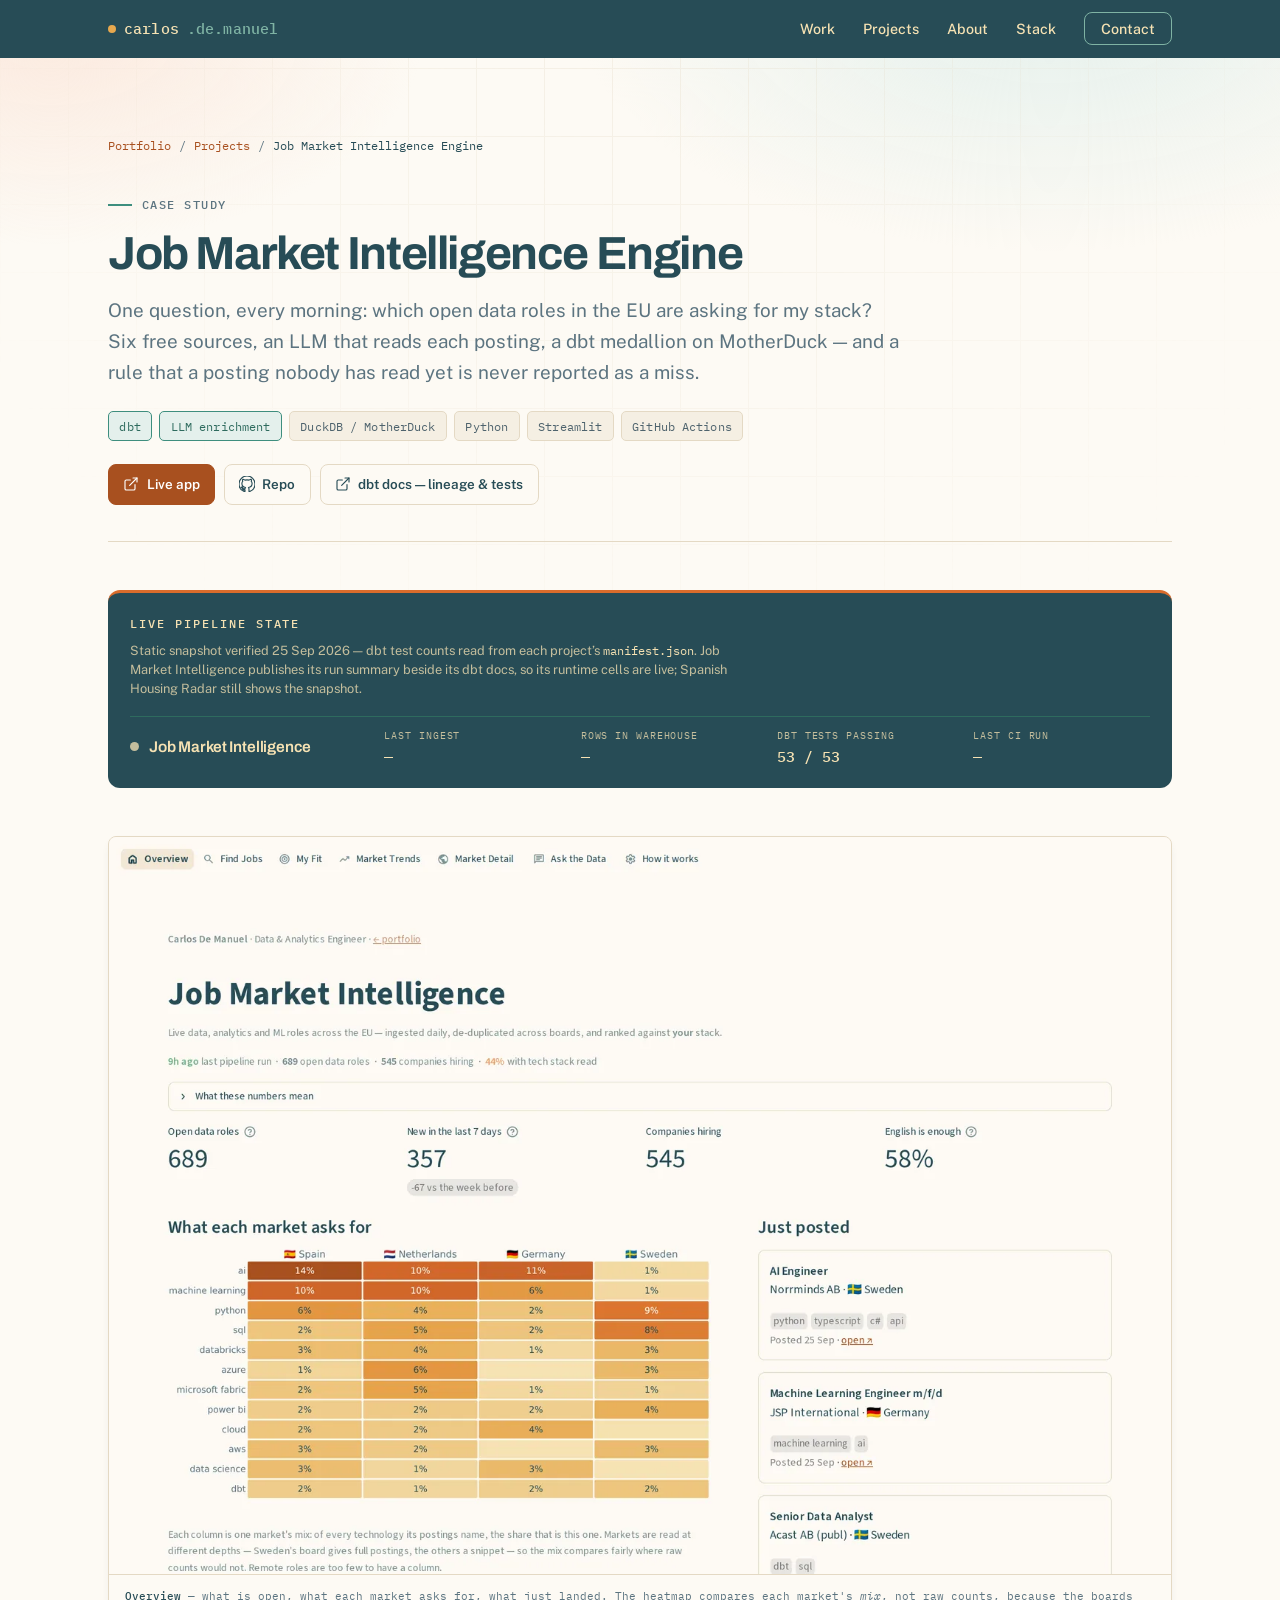
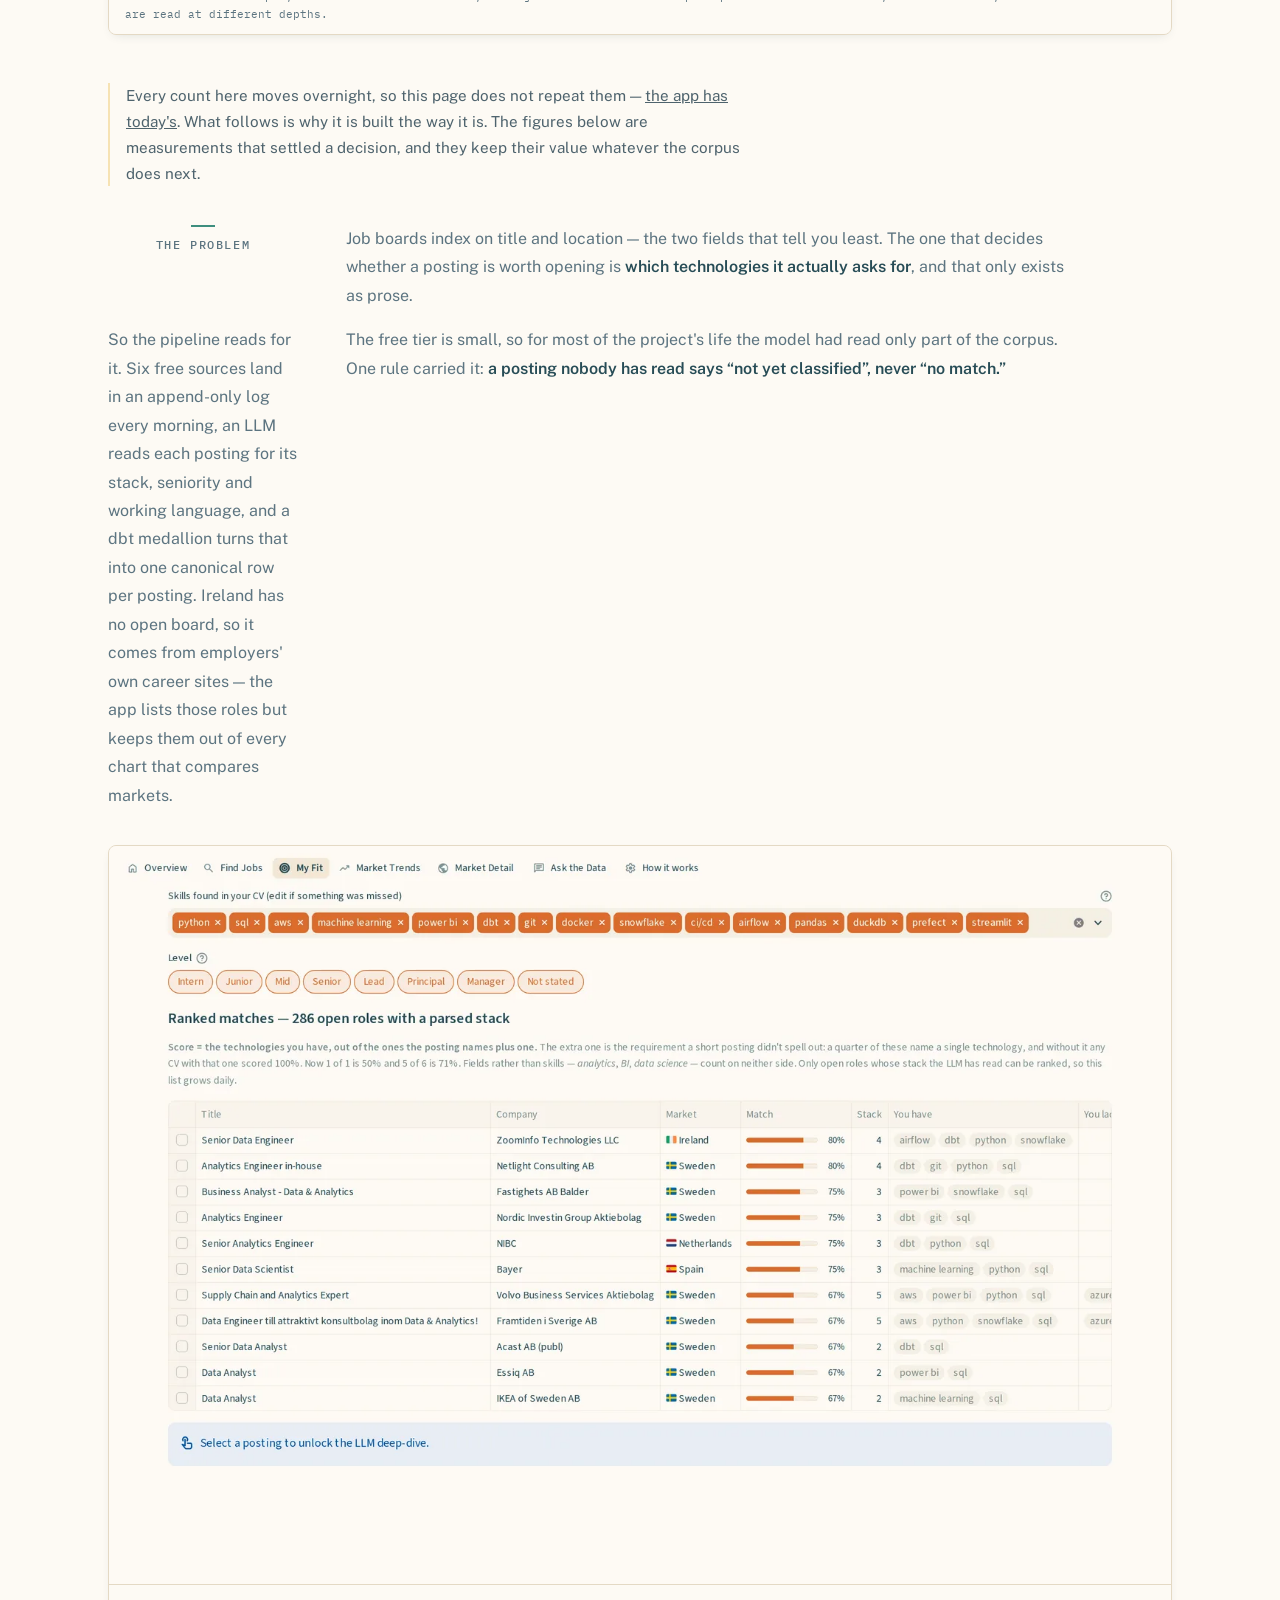
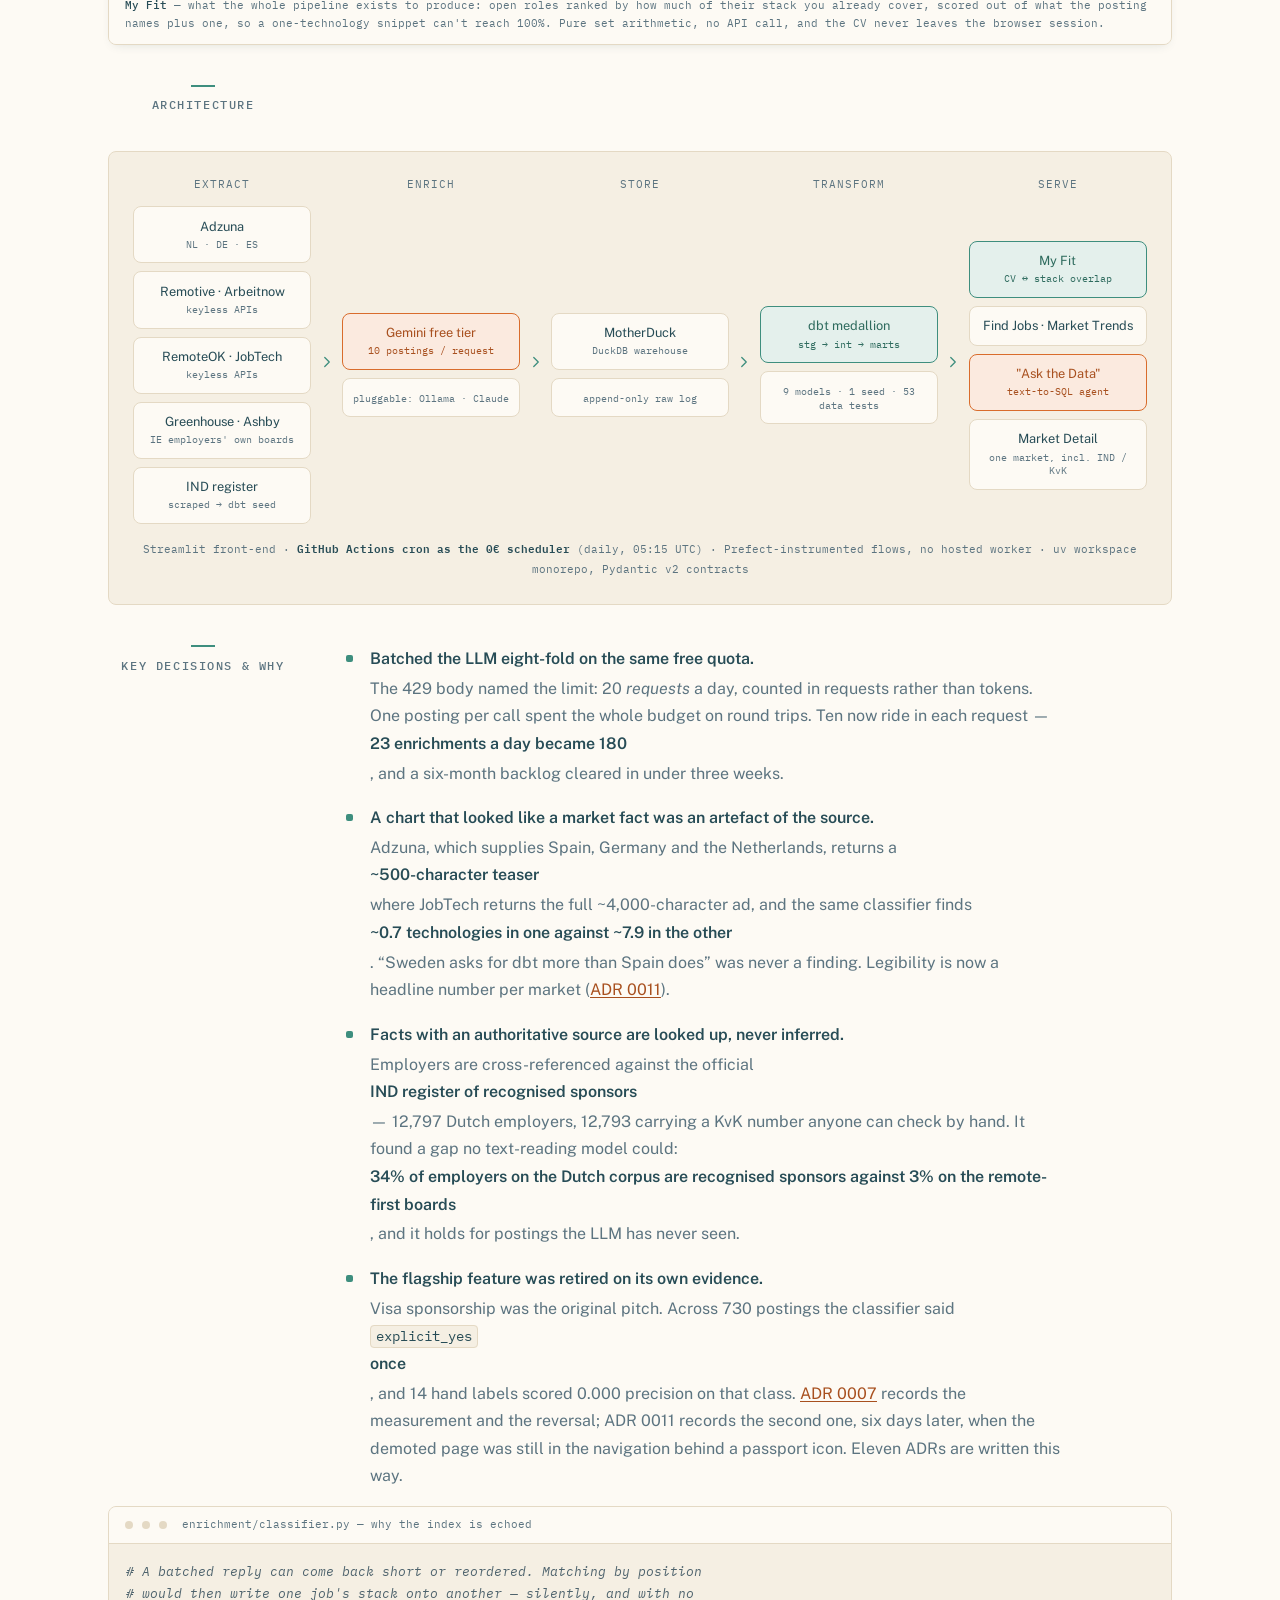
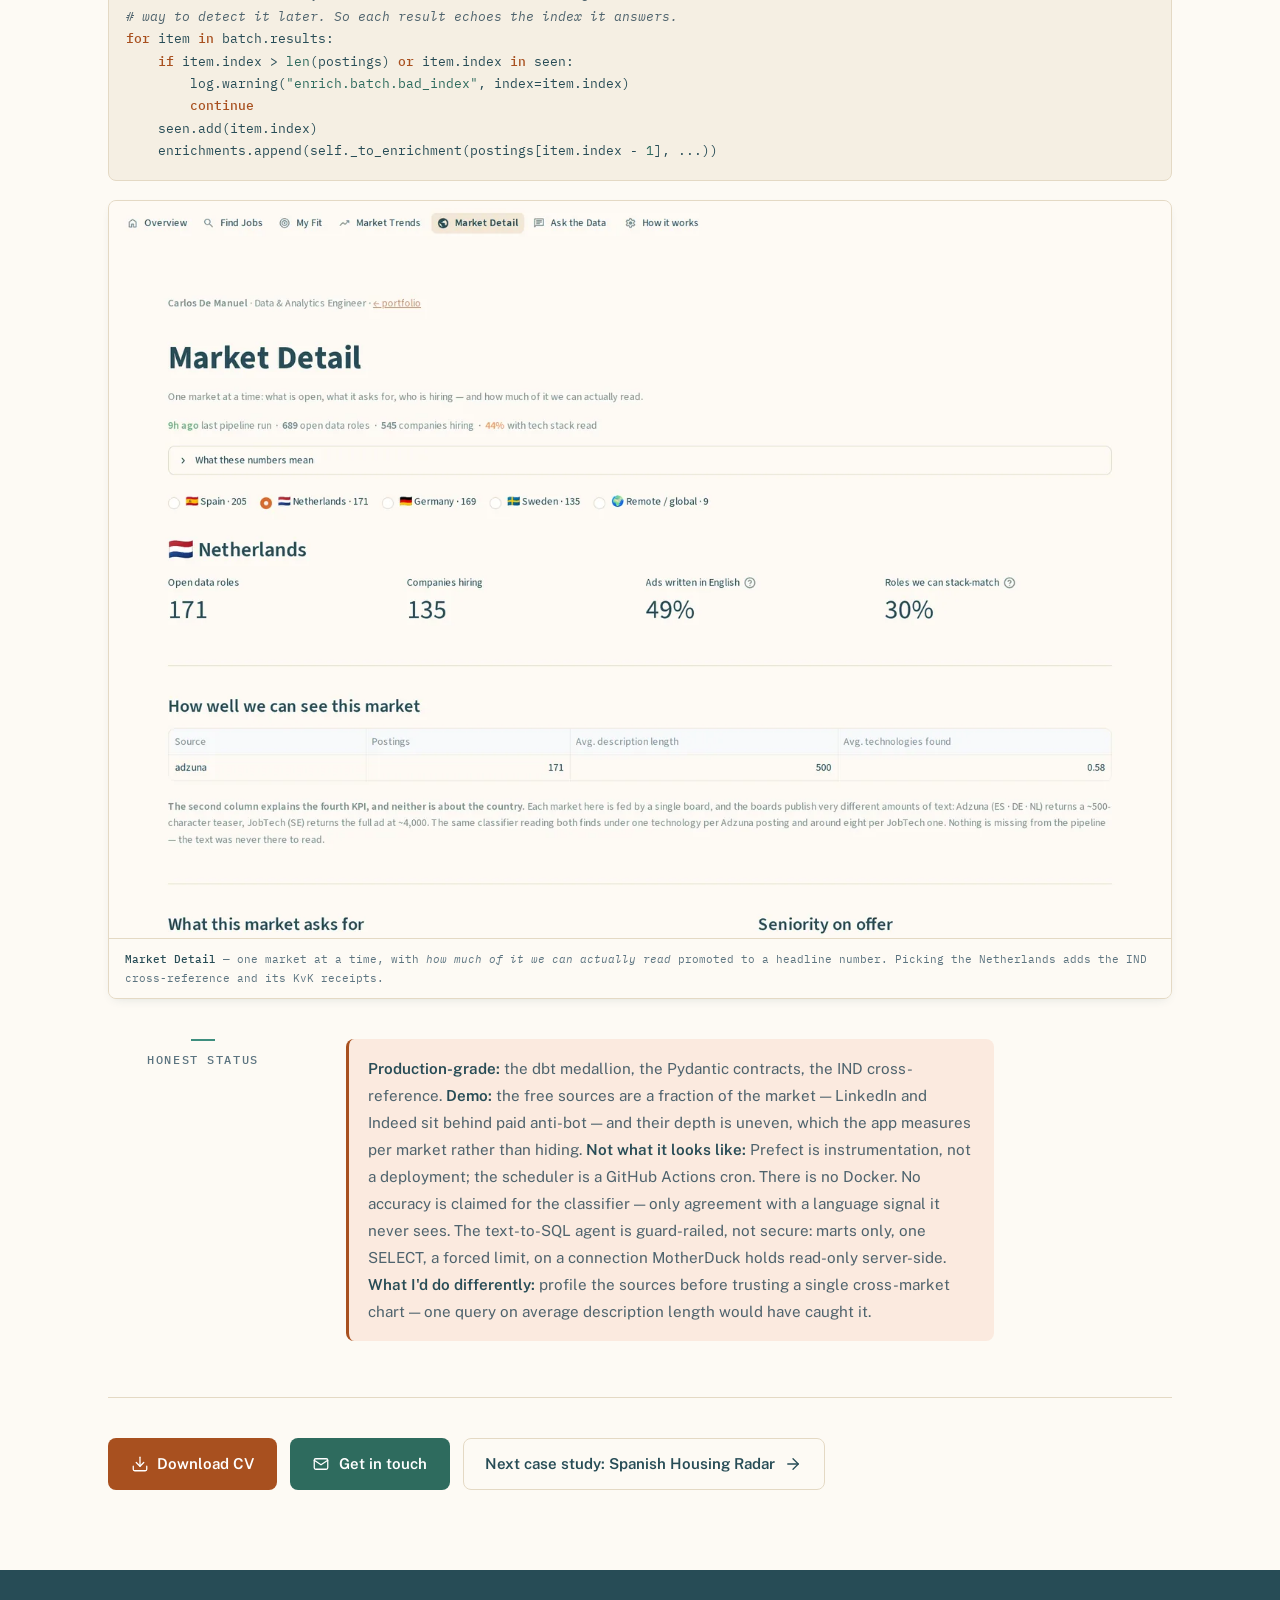
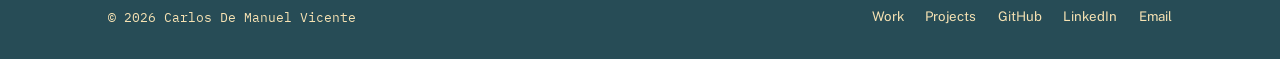
==== projects/job-market-intelligence/index.html @ 750369b0 "docs(case-studies): cut what the app already shows, keep what decided something The case studies had" ====
<!DOCTYPE html>
<html lang="en" class="no-js">
<head>
    <meta charset="UTF-8">
    <meta name="viewport" content="width=device-width, initial-scale=1.0">
    <title>Job Market Intelligence Engine — which EU data roles ask for my stack · Carlos De Manuel</title>
    <meta name="description" content="Case study: a 0€ EU data-jobs platform. Six free job sources, an LLM reading each posting for its stack, a dbt medallion on MotherDuck, and a Streamlit app that ranks live roles against a CV — and never reports a posting it hasn't read as a miss.">
    <meta name="author" content="Carlos De Manuel Vicente">
    <link rel="canonical" href="https://carlosdmv7.github.io/personal-portfolio/projects/job-market-intelligence/">

    <!-- Open Graph / social preview -->
    <meta property="og:type" content="article">
    <meta property="og:title" content="Which EU data roles ask for my stack? — Job Market Intelligence Engine">
    <meta property="og:description" content="Six free job sources, an LLM reading each posting, a dbt medallion on MotherDuck and a Streamlit app that ranks live roles against a CV. Rebuilds itself daily at 0€.">
    <meta property="og:url" content="https://carlosdmv7.github.io/personal-portfolio/projects/job-market-intelligence/">
    <meta property="og:image" content="https://carlosdmv7.github.io/personal-portfolio/images/og-job-market-intelligence.png">
    <meta property="og:image:width" content="1200">
    <meta property="og:image:height" content="630">
    <meta property="og:image:alt" content="Case study card: “Which EU data roles ask for my stack?” — 5 countries, 9 dbt models, 53 data tests, €0 per month.">
    <meta name="twitter:card" content="summary_large_image">
    <meta name="twitter:title" content="Which EU data roles ask for my stack? — Job Market Intelligence Engine">
    <meta name="twitter:description" content="A 0€ EU data-jobs pipeline that ranks live postings against your stack — and never presents a posting it hasn't read as a negative result.">
    <meta name="twitter:image" content="https://carlosdmv7.github.io/personal-portfolio/images/og-job-market-intelligence.png">

    <link rel="icon" type="image/svg+xml" href="../../images/favicon.svg">
    <link rel="icon" type="image/png" sizes="32x32" href="../../images/favicon-32.png">
    <link rel="icon" type="image/png" sizes="192x192" href="../../images/favicon-192.png">
    <link rel="apple-touch-icon" href="../../images/apple-touch-icon.png">
    <meta name="theme-color" content="#274C56">
    <link rel="stylesheet" href="../../styles.css">
    <link rel="preconnect" href="https://fonts.googleapis.com">
    <link rel="preconnect" href="https://fonts.gstatic.com" crossorigin>
    <link href="https://fonts.googleapis.com/css2?family=Archivo:wght@400..700&family=Public+Sans:wght@400;500;600&family=IBM+Plex+Mono:wght@400;500&display=swap" rel="stylesheet">
</head>
<body>
    <a class="skip-link" href="#main">Skip to content</a>
    <div class="bg-grid" aria-hidden="true"></div>

    <nav class="navbar">
        <div class="container">
            <a href="../../" class="logo">
                <span class="logo-dot"></span>carlos<span class="muted">.de.manuel</span>
            </a>
            <ul class="nav-links">
                <li><a href="../../#work">Work</a></li>
                <li><a href="../../#projects">Projects</a></li>
                <li><a href="../../#about">About</a></li>
                <li><a href="../../#stack">Stack</a></li>
                <li><a href="../../#contact" class="nav-cta">Contact</a></li>
            </ul>
        </div>
    </nav>

    <main id="main">
        <article class="case-page">
            <div class="container">
                <nav class="breadcrumb" aria-label="Breadcrumb">
                    <a href="../../">Portfolio</a>
                    <span aria-hidden="true">/</span>
                    <a href="../../#projects">Projects</a>
                    <span aria-hidden="true">/</span>
                    <span aria-current="page">Job Market Intelligence Engine</span>
                </nav>

                <header class="case-hero">
                    <span class="eyebrow">Case study</span>
                    <h1>Job Market Intelligence Engine</h1>
                    <p class="case-lede">One question, every morning: which open data roles in the EU are asking for my stack? Six free sources, an LLM that reads each posting, a dbt medallion on MotherDuck — and a rule that a posting nobody has read yet is never reported as a miss.</p>
                    <div class="tags">
                        <span class="tag accent">dbt</span>
                        <span class="tag accent">LLM enrichment</span>
                        <span class="tag">DuckDB / MotherDuck</span>
                        <span class="tag">Python</span>
                        <span class="tag">Streamlit</span>
                        <span class="tag">GitHub Actions</span>
                    </div>
                    <div class="project-links">
                        <a class="plink solid" href="https://job-market-intelligence-carlosdmv7.streamlit.app/" target="_blank" rel="noopener">
                            <svg aria-hidden="true" focusable="false" class="icon" viewBox="0 0 24 24"><path d="M18 13v6a2 2 0 0 1-2 2H5a2 2 0 0 1-2-2V8a2 2 0 0 1 2-2h6"/><polyline points="15 3 21 3 21 9"/><line x1="10" y1="14" x2="21" y2="3"/></svg>
                            Live app
                            <span class="visually-hidden">(opens in a new tab)</span>
                        </a>
                        <a class="plink" href="https://github.com/carlosdmv7/job-market-intelligence" target="_blank" rel="noopener">
                            <svg aria-hidden="true" focusable="false" class="icon" viewBox="0 0 24 24" fill="currentColor" stroke="none"><path d="M12 0C5.37 0 0 5.37 0 12c0 5.3 3.44 9.8 8.21 11.39.6.11.79-.26.79-.58v-2.23c-3.34.73-4.03-1.42-4.03-1.42-.55-1.39-1.33-1.76-1.33-1.76-1.09-.74.08-.73.08-.73 1.2.09 1.84 1.24 1.84 1.24 1.07 1.83 2.81 1.3 3.49 1 .11-.78.42-1.31.76-1.61-2.67-.3-5.47-1.33-5.47-5.93 0-1.31.47-2.38 1.24-3.22-.13-.3-.54-1.52.11-3.18 0 0 1.01-.32 3.3 1.23a11.5 11.5 0 0 1 6.01 0c2.29-1.55 3.3-1.23 3.3-1.23.65 1.66.24 2.88.12 3.18.77.84 1.23 1.91 1.23 3.22 0 4.61-2.8 5.63-5.48 5.92.43.37.81 1.1.81 2.22v3.29c0 .32.19.69.8.58C20.57 21.8 24 17.3 24 12c0-6.63-5.37-12-12-12z"/></svg>
                            Repo
                            <span class="visually-hidden">(opens in a new tab)</span>
                        </a>
                        <a class="plink" href="https://carlosdmv7.github.io/job-market-intelligence/" target="_blank" rel="noopener">
                            <svg aria-hidden="true" focusable="false" class="icon" viewBox="0 0 24 24"><path d="M18 13v6a2 2 0 0 1-2 2H5a2 2 0 0 1-2-2V8a2 2 0 0 1 2-2h6"/><polyline points="15 3 21 3 21 9"/><line x1="10" y1="14" x2="21" y2="3"/></svg>
                            dbt docs — lineage &amp; tests
                            <span class="visually-hidden">(opens in a new tab)</span>
                        </a>
                    </div>
                </header>

                <!-- Freshness strip: live pipeline state, static fallback, never a
                     spinner. Contract: ../../docs/freshness-contract.md -->
                <section class="freshness freshness-inline" aria-labelledby="freshness-title">
                    <div class="freshness-head">
                        <h2 id="freshness-title">Live pipeline state</h2>
                        <p data-freshness-source>Static snapshot verified 25 Sep 2026 — dbt test counts read from each project’s <code>manifest.json</code>. Job Market Intelligence publishes its run summary beside its dbt docs, so its runtime cells are live; Spanish Housing Radar still shows the snapshot.</p>
                    </div>
                    <div class="freshness-rows">
                    <div class="fresh-row" data-state="unknown"
                         data-freshness-project="job-market-intelligence"
                         data-freshness-url="https://carlosdmv7.github.io/job-market-intelligence/status.json">
                        <a class="fresh-name" href="../../projects/job-market-intelligence/">
                            <span class="fresh-dot" aria-hidden="true"></span>Job Market Intelligence
                        </a>
                        <dl class="fresh-cells">
                            <div class="fresh-cell">
                                <dt>last ingest</dt>
                                <dd data-fresh="last_ingest">—</dd>
                            </div>
                            <div class="fresh-cell">
                                <dt>rows in warehouse</dt>
                                <dd data-fresh="rows">—</dd>
                            </div>
                            <div class="fresh-cell">
                                <dt>dbt tests passing</dt>
                                <dd data-fresh="dbt_tests">53 / 53</dd>
                            </div>
                            <div class="fresh-cell">
                                <dt>last CI run</dt>
                                <dd data-fresh="last_ci">—</dd>
                            </div>
                        </dl>
                    </div>
                    </div>
                </section>

                <figure class="shot shot-lead">
                    <img src="../../images/jmi/home.webp" alt="The app's Overview page: headline counts of open roles and new arrivals, a heatmap of the stack mix each market asks for, the newest postings as cards, and a chart of new roles day by day." width="1440" height="1000" fetchpriority="high" decoding="async">
                    <figcaption><strong>Overview</strong> — what is open, what each market asks for, what just landed. The heatmap compares each market's <em>mix</em>, not raw counts, because the boards are read at different depths.</figcaption>
                </figure>

                <div class="case-body">
                    <p class="case-note">Every count here moves overnight, so this page does not repeat them — <a href="https://job-market-intelligence-carlosdmv7.streamlit.app/" target="_blank" rel="noopener">the app has today's<span class="visually-hidden"> (opens in a new tab)</span></a>. What follows is why it is built the way it is. The figures below are measurements that settled a decision, and they keep their value whatever the corpus does next.</p>

                    <div class="case-block">
                        <h2 class="block-label">The problem</h2>
                        <p>Job boards index on title and location — the two fields that tell you least. The one that decides whether a posting is worth opening is <strong>which technologies it actually asks for</strong>, and that only exists as prose.</p>
                        <p>So the pipeline reads for it. Six free sources land in an append-only log every morning, an LLM reads each posting for its stack, seniority and working language, and a dbt medallion turns that into one canonical row per posting. Ireland has no open board, so it comes from employers' own career sites — the app lists those roles but keeps them out of every chart that compares markets.</p>
                        <p>The free tier is small, so for most of the project's life the model had read only part of the corpus. One rule carried it: <strong>a posting nobody has read says “not yet classified”, never “no match.”</strong></p>
                        <figure class="shot">
                            <img src="../../images/jmi/my-fit.webp" alt="The My Fit page: skills detected from a pasted CV shown as removable chips, a level filter, then open roles ranked by how much of each one's stack the CV covers, with the matched technologies listed per row." width="1440" height="1000" loading="lazy" decoding="async">
                            <figcaption><strong>My Fit</strong> — what the whole pipeline exists to produce: open roles ranked by how much of their stack you already cover, scored out of what the posting names plus one, so a one-technology snippet can't reach 100%. Pure set arithmetic, no API call, and the CV never leaves the browser session.</figcaption>
                        </figure>
                    </div>

                    <div class="case-block">
                        <h2 class="block-label">Architecture</h2>
                        <div class="arch">
                            <div class="arch-flow">
                                <div class="arch-stage">
                                    <span class="arch-stage-label">Extract</span>
                                    <div class="arch-nodes">
                                        <div class="arch-node">Adzuna <small>NL · DE · ES</small></div>
                                        <div class="arch-node">Remotive · Arbeitnow <small>keyless APIs</small></div>
                                        <div class="arch-node">RemoteOK · JobTech <small>keyless APIs</small></div>
                                        <div class="arch-node">Greenhouse · Ashby <small>IE employers' own boards</small></div>
                                        <div class="arch-node">IND register <small>scraped → dbt seed</small></div>
                                    </div>
                                </div>
                                <div class="arch-arrow"><svg aria-hidden="true" focusable="false" class="icon" viewBox="0 0 24 24"><polyline points="9 18 15 12 9 6"/></svg></div>
                                <div class="arch-stage">
                                    <span class="arch-stage-label">Enrich</span>
                                    <div class="arch-nodes">
                                        <div class="arch-node ai">Gemini free tier <small>10 postings / request</small></div>
                                        <div class="arch-node"><small>pluggable: Ollama · Claude</small></div>
                                    </div>
                                </div>
                                <div class="arch-arrow"><svg aria-hidden="true" focusable="false" class="icon" viewBox="0 0 24 24"><polyline points="9 18 15 12 9 6"/></svg></div>
                                <div class="arch-stage">
                                    <span class="arch-stage-label">Store</span>
                                    <div class="arch-nodes">
                                        <div class="arch-node">MotherDuck <small>DuckDB warehouse</small></div>
                                        <div class="arch-node"><small>append-only raw log</small></div>
                                    </div>
                                </div>
                                <div class="arch-arrow"><svg aria-hidden="true" focusable="false" class="icon" viewBox="0 0 24 24"><polyline points="9 18 15 12 9 6"/></svg></div>
                                <div class="arch-stage">
                                    <span class="arch-stage-label">Transform</span>
                                    <div class="arch-nodes">
                                        <div class="arch-node key">dbt medallion <small>stg → int → marts</small></div>
                                        <div class="arch-node"><small>9 models · 1 seed · 53 data tests</small></div>
                                    </div>
                                </div>
                                <div class="arch-arrow"><svg aria-hidden="true" focusable="false" class="icon" viewBox="0 0 24 24"><polyline points="9 18 15 12 9 6"/></svg></div>
                                <div class="arch-stage">
                                    <span class="arch-stage-label">Serve</span>
                                    <div class="arch-nodes">
                                        <div class="arch-node key">My Fit <small>CV ↔ stack overlap</small></div>
                                        <div class="arch-node">Find Jobs · Market Trends</div>
                                        <div class="arch-node ai">"Ask the Data" <small>text-to-SQL agent</small></div>
                                        <div class="arch-node">Market Detail <small>one market, incl. IND / KvK</small></div>
                                    </div>
                                </div>
                            </div>
                            <p class="arch-note">Streamlit front-end · <strong>GitHub Actions cron as the 0€ scheduler</strong> (daily, 05:15 UTC) · Prefect-instrumented flows, no hosted worker · uv workspace monorepo, Pydantic v2 contracts</p>
                        </div>
                    </div>

                    <div class="case-block">
                        <h2 class="block-label">Key decisions &amp; why</h2>
                        <ul class="decision-list">
                            <li><strong>Batched the LLM eight-fold on the same free quota.</strong> The 429 body named the limit: 20 <em>requests</em> a day, counted in requests rather than tokens. One posting per call spent the whole budget on round trips. Ten now ride in each request — <strong>23 enrichments a day became 180</strong>, and a six-month backlog cleared in under three weeks.</li>
                            <li><strong>A chart that looked like a market fact was an artefact of the source.</strong> Adzuna, which supplies Spain, Germany and the Netherlands, returns a <strong>~500-character teaser</strong> where JobTech returns the full ~4,000-character ad, and the same classifier finds <strong>~0.7 technologies in one against ~7.9 in the other</strong>. “Sweden asks for dbt more than Spain does” was never a finding. Legibility is now a headline number per market (<a href="https://github.com/carlosdmv7/job-market-intelligence/blob/main/docs/adr/0011-market-detail-absorbs-the-visa-page.md" target="_blank" rel="noopener">ADR 0011</a>).</li>
                            <li><strong>Facts with an authoritative source are looked up, never inferred.</strong> Employers are cross-referenced against the official <strong>IND register of recognised sponsors</strong> — 12,797 Dutch employers, 12,793 carrying a KvK number anyone can check by hand. It found a gap no text-reading model could: <strong>34% of employers on the Dutch corpus are recognised sponsors against 3% on the remote-first boards</strong>, and it holds for postings the LLM has never seen.</li>
                            <li><strong>The flagship feature was retired on its own evidence.</strong> Visa sponsorship was the original pitch. Across 730 postings the classifier said <code>explicit_yes</code> <strong>once</strong>, and 14 hand labels scored 0.000 precision on that class. <a href="https://github.com/carlosdmv7/job-market-intelligence/blob/main/docs/adr/0007-fit-first-and-batched-enrichment.md" target="_blank" rel="noopener">ADR 0007</a> records the measurement and the reversal; ADR 0011 records the second one, six days later, when the demoted page was still in the navigation behind a passport icon. Eleven ADRs are written this way.</li>
                        </ul>
                        <div class="code">
                            <div class="code-head"><span class="dot"></span><span class="dot"></span><span class="dot"></span>&nbsp;enrichment/classifier.py — why the index is echoed</div>
                            <pre><code><span class="c"># A batched reply can come back short or reordered. Matching by position</span>
<span class="c"># would then write one job's stack onto another — silently, and with no</span>
<span class="c"># way to detect it later. So each result echoes the index it answers.</span>
<span class="k">for</span> item <span class="k">in</span> batch.results:
    <span class="k">if</span> item.index &gt; <span class="f">len</span>(postings) <span class="k">or</span> item.index <span class="k">in</span> seen:
        log.warning(<span class="f">"enrich.batch.bad_index"</span>, index=item.index)
        <span class="k">continue</span>
    seen.add(item.index)
    enrichments.append(self._to_enrichment(postings[item.index - <span class="f">1</span>], ...))</code></pre>
                        </div>
                        <figure class="shot">
                            <img src="../../images/jmi/market-detail.webp" alt="The Market Detail page on the Netherlands: four KPI tiles for open roles, companies, share of ads in English and share of roles with a parsed stack, above a table breaking down each source's description length and the technologies found per ad." width="1440" height="1000" loading="lazy" decoding="async">
                            <figcaption><strong>Market Detail</strong> — one market at a time, with <em>how much of it we can actually read</em> promoted to a headline number. Picking the Netherlands adds the IND cross-reference and its KvK receipts.</figcaption>
                        </figure>
                    </div>

                    <div class="case-block">
                        <h2 class="block-label">Honest status</h2>
                        <p class="honest-note"><strong>Production-grade:</strong> the dbt medallion, the Pydantic contracts, the IND cross-reference. <strong>Demo:</strong> the free sources are a fraction of the market — LinkedIn and Indeed sit behind paid anti-bot — and their depth is uneven, which the app measures per market rather than hiding. <strong>Not what it looks like:</strong> Prefect is instrumentation, not a deployment; the scheduler is a GitHub Actions cron. There is no Docker. No accuracy is claimed for the classifier — only agreement with a language signal it never sees. The text-to-SQL agent is guard-railed, not secure: marts only, one SELECT, a forced limit, on a connection MotherDuck holds read-only server-side. <strong>What I'd do differently:</strong> profile the sources before trusting a single cross-market chart — one query on average description length would have caught it.</p>
                    </div>
                </div>

                <div class="case-foot">
                    <a class="btn btn-primary" href="../../cv/carlos-de-manuel-analytics-engineer.pdf" download>
                        <svg aria-hidden="true" focusable="false" class="icon" viewBox="0 0 24 24"><path d="M21 15v4a2 2 0 0 1-2 2H5a2 2 0 0 1-2-2v-4"/><polyline points="7 10 12 15 17 10"/><line x1="12" y1="15" x2="12" y2="3"/></svg>
                        Download CV
                        <span class="visually-hidden">(PDF)</span>
                    </a>
                    <a class="btn btn-secondary" href="mailto:carlosdmv7@gmail.com">
                        <svg aria-hidden="true" focusable="false" class="icon" viewBox="0 0 24 24"><rect x="3" y="5" width="18" height="14" rx="2"/><polyline points="3 7 12 13 21 7"/></svg>
                        Get in touch
                    </a>
                    <a class="btn btn-ghost" href="../spanish-housing-radar/">
                        Next case study: Spanish Housing Radar
                        <svg aria-hidden="true" focusable="false" class="icon" viewBox="0 0 24 24"><line x1="5" y1="12" x2="19" y2="12"/><polyline points="12 5 19 12 12 19"/></svg>
                    </a>
                </div>
            </div>
        </article>
    </main>

    <footer class="footer">
        <div class="container">
            <p>© 2026 Carlos De Manuel Vicente</p>
            <div class="footer-links">
                <a href="../../#work">Work</a>
                <a href="../../#projects">Projects</a>
                <a href="https://github.com/carlosdmv7" target="_blank" rel="noopener">GitHub</a>
                <a href="https://www.linkedin.com/in/carlos-de-manuel/" target="_blank" rel="noopener">LinkedIn</a>
                <a href="mailto:carlosdmv7@gmail.com">Email</a>
            </div>
        </div>
    </footer>

    <script src="../../site.js" defer></script>
    <script src="../../freshness.js" defer></script>
</body>
</html>
---- styles.css ----
/* ============================================================
   Carlos De Manuel — Analytics Engineer portfolio

   Design system: warm paper, petrol ink. Archivo / Public Sans / IBM Plex Mono.

   COLOUR RULES (hard, verified — run `python3 tools/contrast-check.py`)
     · Every colour is a token in :root. No hardcoded hex below this block.
     · --petrol-900 is the ink AND the only dark surface: the header and footer
       bands, with --sand-100 text. Never put --teal-500 on it (2.4:1).
     · --amber-500 and --sand-100 are never text on a light background.
       Fills, badges and charts only.
     · --rust-500 is graphical only (icons, rules, dots) — 3.4:1 on --surface.
       For rust *text* or a rust *fill with a white label*, use --rust-700.
     · Rust is an accent, not a field: one or two elements per viewport. The
       teal and the petrol carry the identity.
     · The freshness strip is the one loud element on the page. Everything
       else stays quiet on purpose.
   ============================================================ */

/* ---------- Tokens ---------- */
:root {
    /* Brand */
    --sand-100:   #F6E2B3;
    --amber-500:  #E7A84E;
    --rust-500:   #D96C2C;
    --teal-500:   #3E8E7E;
    --petrol-900: #274C56;

    /* Derived — required, do not substitute */
    --surface:    #FDFAF4;  /* page background */
    --surface-2:  #F5EFE3;  /* cards, sidebar, wells */
    --border:     #E4D9C4;  /* hairlines */
    --ink:        #274C56;  /* body text */
    --ink-muted:  #5C7480;  /* secondary text — on --surface only (4.6:1) */
    --rust-700:   #A8501F;  /* links, primary button fill (white label) */
    --teal-700:   #2E6B5E;  /* success, secondary button fill (white label) */
    --rust-050:   #FBEADF;  /* tint background */
    --teal-050:   #E4F0EC;  /* tint background */

    /* Added tokens. --ink-muted is 4.3:1 on --surface-2 and 4.2:1 on the
       tints, which fails AA for small text, so tinted surfaces get a darker
       muted ink. The two light-on-petrol tokens are for the freshness strip's
       state dots, where --rust-500 (2.7:1) and --teal-500 (2.4:1) are too dark. */
    --ink-muted-2: #4E636D;  /* secondary text on --surface-2 / tints / sand */
    --teal-200:    #7FB3A4;  /* graphical, on --petrol-900 only (3.9:1) */
    --rust-300:    #DF844E;  /* graphical, on --petrol-900 only (3.4:1) */
    --sand-400:    #C4BE9D;  /* muted label text on --petrol-900 (5.0:1) */
    --white:       #FFFFFF;  /* button labels on --rust-700 / --teal-700 */

    /* Fonts — two families plus the mono, all with font-display: swap */
    --font-display: 'Archivo', -apple-system, BlinkMacSystemFont, 'Segoe UI', sans-serif;
    --font-body:    'Public Sans', -apple-system, BlinkMacSystemFont, 'Segoe UI', Roboto, sans-serif;
    --font-mono:    'IBM Plex Mono', ui-monospace, 'SF Mono', 'Cascadia Code', monospace;

    /* Rhythm */
    --radius:    12px;
    --radius-sm: 8px;
    --maxw:      1120px;
    --shadow:    0 14px 34px -18px rgba(39, 76, 86, 0.28);
    --shadow-sm: 0 4px 12px -6px rgba(39, 76, 86, 0.2);

    /* Focus ring — --rust-700, 2px, 2px offset */
    --focus: var(--rust-700);

    /* Mask stop only — never painted as a colour */
    --mask-opaque: #000000;
}

* { margin: 0; padding: 0; box-sizing: border-box; }

html { scroll-behavior: smooth; }

body {
    font-family: var(--font-body);
    background: var(--surface);
    color: var(--ink);
    line-height: 1.65;
    -webkit-font-smoothing: antialiased;
    text-rendering: optimizeLegibility;
    overflow-x: hidden;
}

img, svg { display: block; max-width: 100%; }

::selection { background: var(--sand-100); color: var(--ink); }

a { color: inherit; }

/* Visible keyboard focus everywhere, never for mouse clicks */
:focus-visible {
    outline: 2px solid var(--focus);
    outline-offset: 2px;
    border-radius: 3px;
}

/* Screen-reader-only text (e.g. "opens in a new tab") */
.visually-hidden {
    position: absolute;
    width: 1px; height: 1px;
    margin: -1px; padding: 0;
    overflow: hidden;
    clip: rect(0 0 0 0);
    clip-path: inset(50%);
    white-space: nowrap;
    border: 0;
}

.skip-link {
    position: absolute;
    left: 50%;
    top: 0;
    transform: translate(-50%, -120%);
    z-index: 4000;
    padding: 0.7rem 1.2rem;
    background: var(--rust-700);
    color: var(--white);
    font-family: var(--font-mono);
    font-size: 0.82rem;
    text-decoration: none;
    border-radius: 0 0 var(--radius-sm) var(--radius-sm);
    transition: transform 0.18s;
}
.skip-link:focus { transform: translate(-50%, 0); }

/* ---------- Ambient background ---------- */
/* A faint paper grid. Quiet by design — the freshness strip is the loud one. */
.bg-grid {
    position: fixed;
    inset: 0;
    z-index: 0;
    pointer-events: none;
    background:
        radial-gradient(60% 45% at 82% 0%, var(--teal-050), transparent 62%),
        radial-gradient(50% 40% at 4% 4%, var(--rust-050), transparent 58%);
}
.bg-grid::before {
    content: '';
    position: absolute;
    inset: 0;
    background-image:
        linear-gradient(to right, var(--border) 1px, transparent 1px),
        linear-gradient(to bottom, var(--border) 1px, transparent 1px);
    background-size: 68px 68px;
    opacity: 0.35;
    mask-image: radial-gradient(circle at 50% 0%, var(--mask-opaque) 0%, transparent 68%);
    -webkit-mask-image: radial-gradient(circle at 50% 0%, var(--mask-opaque) 0%, transparent 68%);
}

/* ---------- Layout primitives ---------- */
.container {
    max-width: var(--maxw);
    margin: 0 auto;
    padding: 0 1.75rem;
    position: relative;
    z-index: 1;
}

section {
    padding: 6rem 0;
    position: relative;
}
section + section { border-top: 1px solid var(--border); }

.section-head {
    max-width: 720px;
    margin-bottom: 3.25rem;
}

/* Section labels carry real information (a count, a date range, a location) —
   they are not a 01..08 sequence, because the sections are not a sequence. */
.eyebrow {
    font-family: var(--font-mono);
    font-size: 0.74rem;
    font-weight: 500;
    letter-spacing: 0.13em;
    text-transform: uppercase;
    color: var(--ink-muted);
    display: inline-flex;
    align-items: center;
    gap: 0.6rem;
    margin-bottom: 0.9rem;
}
.eyebrow::before {
    content: '';
    width: 24px;
    height: 2px;
    background: var(--teal-500);
    flex-shrink: 0;
}

.section-title {
    font-family: var(--font-display);
    font-size: clamp(1.85rem, 4vw, 2.6rem);
    font-weight: 700;
    letter-spacing: -0.025em;
    line-height: 1.1;
    color: var(--ink);
}
.section-sub {
    margin-top: 1rem;
    color: var(--ink-muted);
    font-size: 1.02rem;
    line-height: 1.7;
}

/* ---------- Icons ---------- */
.icon {
    width: 20px;
    height: 20px;
    stroke: currentColor;
    fill: none;
    stroke-width: 1.7;
    stroke-linecap: round;
    stroke-linejoin: round;
    flex-shrink: 0;
}
.icon-lg { width: 24px; height: 24px; }

/* ---------- Navigation (petrol band, sand text — 7.3:1) ---------- */
.navbar {
    position: fixed;
    top: 0;
    width: 100%;
    z-index: 1000;
    padding: 1rem 0;
    background: var(--petrol-900);
    color: var(--sand-100);
    transition: padding 0.3s, box-shadow 0.3s;
}
.navbar.scrolled { padding: 0.7rem 0; box-shadow: var(--shadow); }
.navbar .container { display: flex; align-items: center; justify-content: space-between; gap: 1rem; }
.navbar :focus-visible { outline-color: var(--sand-100); }

.logo {
    font-family: var(--font-mono);
    font-size: 0.92rem;
    font-weight: 500;
    letter-spacing: 0.01em;
    text-decoration: none;
    color: var(--sand-100);
    display: inline-flex;
    align-items: center;
    gap: 0.5rem;
    white-space: nowrap;
}
.logo-dot {
    width: 8px; height: 8px; border-radius: 50%;
    background: var(--amber-500);   /* fill, not text — allowed */
    flex-shrink: 0;
}
.logo .muted { color: var(--teal-200); }

.nav-links { display: flex; align-items: center; gap: 1.75rem; list-style: none; }
.nav-links a {
    text-decoration: none;
    color: var(--sand-100);
    font-size: 0.89rem;
    font-weight: 500;
    transition: color 0.2s, border-color 0.2s;
    border-bottom: 1px solid transparent;
}
.nav-links a:hover { border-bottom-color: var(--amber-500); }
.nav-cta {
    padding: 0.45rem 1rem;
    border: 1px solid var(--teal-200) !important;
    border-radius: var(--radius-sm);
    transition: background 0.2s, border-color 0.2s;
}
.nav-cta:hover { background: var(--teal-700); border-color: var(--teal-700) !important; }

/* ---------- Buttons ---------- */
.btn {
    display: inline-flex;
    align-items: center;
    gap: 0.55rem;
    padding: 0.78rem 1.35rem;
    border-radius: var(--radius-sm);
    font-family: var(--font-body);
    font-weight: 600;
    font-size: 0.94rem;
    text-decoration: none;
    cursor: pointer;
    border: 1px solid transparent;
    transition: transform 0.2s, background 0.2s, border-color 0.2s, color 0.2s;
}
.btn:hover { transform: translateY(-2px); }
.btn-primary { background: var(--rust-700); color: var(--white); }       /* 5.5:1 */
.btn-primary:hover { background: var(--petrol-900); }
.btn-secondary { background: var(--teal-700); color: var(--white); }     /* 6.2:1 */
.btn-secondary:hover { background: var(--petrol-900); }
.btn-ghost { background: var(--surface); color: var(--ink); border-color: var(--border); }
.btn-ghost:hover { border-color: var(--teal-500); background: var(--teal-050); }
.btn .icon { width: 18px; height: 18px; }

/* ---------- Hero ---------- */
.hero {
    min-height: 100vh;
    display: flex;
    align-items: center;
    padding: 8rem 0 4rem;
}
.hero-inner { max-width: 820px; }

.status-badge {
    margin-bottom: 1.8rem;
    display: inline-flex;
    align-items: center;
    gap: 0.55rem;
    padding: 0.4rem 0.9rem;
    border: 1px solid var(--teal-500);
    border-radius: 50px;
    background: var(--teal-050);
    font-family: var(--font-mono);
    font-size: 0.7rem;
    letter-spacing: 0.06em;
    text-transform: uppercase;
    color: var(--teal-700);
}
.status-dot {
    width: 7px; height: 7px; border-radius: 50%;
    background: var(--teal-700);
    position: relative;
    flex-shrink: 0;
}
.status-dot::after {
    content: '';
    position: absolute; inset: 0;
    border-radius: 50%;
    background: var(--teal-500);
    animation: ping 2.4s ease-out infinite;
}
@keyframes ping { 0% { transform: scale(1); opacity: 0.6; } 100% { transform: scale(3); opacity: 0; } }

.hero-title {
    font-family: var(--font-display);
    font-size: clamp(2.4rem, 6.6vw, 4.3rem);
    font-weight: 700;
    line-height: 1.03;
    letter-spacing: -0.035em;
    margin-bottom: 1.4rem;
    color: var(--ink);
}
.hero-title .accent { color: var(--teal-700); }
.hero-role {
    display: block;
    font-family: var(--font-mono);
    font-size: clamp(0.92rem, 2.2vw, 1.1rem);
    font-weight: 400;
    letter-spacing: 0.02em;
    color: var(--ink-muted);
    margin-top: 0.9rem;
}
.hero-desc {
    font-size: clamp(1rem, 2vw, 1.15rem);
    color: var(--ink-muted);
    max-width: 66ch;
    line-height: 1.72;
    margin-bottom: 2.2rem;
}
.hero-desc strong { color: var(--ink); font-weight: 600; }
.hero-buttons { display: flex; flex-wrap: wrap; gap: 0.75rem; }

/* ---------- Freshness strip ----------
   The signature element, and deliberately the only loud thing on the page:
   a petrol band showing real pipeline state per project. Same dark token as
   the header and footer, so the site still has exactly one dark colour.
   Renders its static fallback immediately — never a spinner, never an error.
   Contract: docs/freshness-contract.md */
.freshness {
    background: var(--petrol-900);
    color: var(--sand-100);
    padding: 1.5rem 0;
    border-top: 3px solid var(--rust-500);   /* graphical rust, the one accent */
    position: relative;
    z-index: 1;
}
section + .freshness,
.freshness + section { border-top-width: 3px; }

/* Nested variant for the case study pages, which are already inside .container */
.freshness-inline {
    border-radius: var(--radius);
    padding: 1.35rem 1.4rem;
    margin-bottom: 3rem;
}

.freshness-head { margin-bottom: 1.1rem; }
.freshness-head h2 {
    font-family: var(--font-mono);
    font-size: 0.76rem;
    font-weight: 500;
    letter-spacing: 0.16em;
    text-transform: uppercase;
    color: var(--sand-100);
}
.freshness-head p {
    margin-top: 0.4rem;
    font-size: 0.8rem;
    line-height: 1.5;
    color: var(--sand-400);
    max-width: 78ch;
}
/* Reset the light-surface `code` chip styling — this one sits on petrol */
.freshness-head code {
    font-family: var(--font-mono);
    font-size: 0.94em;
    color: var(--sand-100);
    background: none;
    border: 0;
    padding: 0;
}

.freshness-rows { display: flex; flex-direction: column; gap: 0.7rem; }

.fresh-row {
    display: grid;
    grid-template-columns: minmax(180px, 230px) 1fr;
    align-items: center;
    gap: 0.85rem 1.5rem;
    padding-top: 0.7rem;
    border-top: 1px solid var(--teal-700);
}

.fresh-name {
    display: inline-flex;
    align-items: center;
    gap: 0.6rem;
    font-family: var(--font-display);
    font-size: 0.97rem;
    font-weight: 600;
    letter-spacing: -0.01em;
    color: var(--sand-100);
    text-decoration: none;
    border-bottom: 1px solid transparent;
}
.fresh-name:hover { border-bottom-color: var(--amber-500); }
.freshness :focus-visible { outline-color: var(--sand-100); }

/* State dot. Colour is never the only signal — every cell carries its text. */
.fresh-dot {
    width: 9px; height: 9px;
    border-radius: 50%;
    flex-shrink: 0;
    background: var(--sand-400);
}
[data-state='fresh']   .fresh-dot { background: var(--teal-200); }
[data-state='stale']   .fresh-dot,
[data-state='cold']    .fresh-dot { background: var(--amber-500); }
[data-state='failing'] .fresh-dot { background: var(--rust-300); }

.fresh-cells {
    display: grid;
    grid-template-columns: repeat(4, minmax(0, 1fr));
    gap: 0.8rem 1.25rem;
}
.fresh-cell { min-width: 0; }
.fresh-cell dt {
    font-family: var(--font-mono);
    font-size: 0.63rem;
    letter-spacing: 0.09em;
    text-transform: uppercase;
    color: var(--sand-400);
    margin-bottom: 0.22rem;
}
.fresh-cell dd {
    font-family: var(--font-mono);
    font-size: 0.94rem;
    font-weight: 500;
    color: var(--sand-100);
    line-height: 1.2;
    overflow-wrap: anywhere;
}

/* ---------- Cards (shared) ---------- */
.card {
    background: var(--surface-2);
    border: 1px solid var(--border);
    border-radius: var(--radius);
    transition: border-color 0.25s, transform 0.25s, box-shadow 0.25s;
}
.card:hover { border-color: var(--teal-500); transform: translateY(-3px); box-shadow: var(--shadow); }

/* ---------- Experience ---------- */
.timeline { max-width: 860px; }
.exp-item {
    position: relative;
    padding-left: 2.25rem;
    padding-bottom: 3rem;
    border-left: 1px solid var(--border);
}
.exp-item:last-child { padding-bottom: 0; }
.exp-item::before {
    content: '';
    position: absolute;
    left: -5px; top: 5px;
    width: 9px; height: 9px;
    border-radius: 50%;
    background: var(--teal-500);
    box-shadow: 0 0 0 4px var(--surface);
}
.exp-head { display: flex; flex-wrap: wrap; justify-content: space-between; gap: 0.75rem; align-items: baseline; margin-bottom: 0.4rem; }
.exp-role { font-family: var(--font-display); font-size: 1.28rem; font-weight: 700; letter-spacing: -0.02em; }
.exp-company { color: var(--teal-700); font-weight: 500; font-size: 0.98rem; margin-top: 0.15rem; }
.exp-date {
    font-family: var(--font-mono);
    font-size: 0.74rem;
    letter-spacing: 0.03em;
    color: var(--ink-muted);
    white-space: nowrap;
}

.exp-summary { color: var(--ink-muted); margin-top: 0.6rem; line-height: 1.7; }
.exp-body { display: none; padding-top: 1.4rem; }
.exp-item.open .exp-body { display: block; animation: slideDown 0.3s ease; }

.exp-more {
    display: inline-flex;
    align-items: center;
    gap: 0.5rem;
    margin-top: 1.3rem;
    padding: 0.48rem 0.9rem;
    background: var(--surface-2);
    border: 1px solid var(--border);
    border-radius: var(--radius-sm);
    color: var(--ink);
    font-family: var(--font-mono);
    font-size: 0.75rem;
    letter-spacing: 0.02em;
    cursor: pointer;
    transition: border-color 0.2s, color 0.2s, background 0.2s;
}
.exp-more:hover { border-color: var(--teal-500); color: var(--teal-700); background: var(--teal-050); }
.exp-chevron { width: 16px; height: 16px; transition: transform 0.3s; }
.exp-item.open .exp-more .exp-chevron { transform: rotate(180deg); }
.exp-more .more-open { display: none; }
.exp-item.open .exp-more .more-closed { display: none; }
.exp-item.open .exp-more .more-open { display: inline; }

/* de-emphasized (internship) */
.exp-item.secondary .exp-role { font-size: 1.1rem; }
.exp-item.secondary .exp-company { color: var(--ink-muted); }

.exp-points { display: flex; flex-direction: column; gap: 0.9rem; margin-bottom: 1.5rem; }
.exp-point { display: flex; gap: 0.85rem; }
.exp-point .icon { color: var(--teal-700); margin-top: 3px; }
.exp-point strong { color: var(--ink); font-weight: 600; }
.exp-point span { color: var(--ink-muted); line-height: 1.68; }

.tags { display: flex; flex-wrap: wrap; gap: 0.45rem; }
.tag {
    font-family: var(--font-mono);
    font-size: 0.72rem;
    letter-spacing: 0.01em;
    color: var(--ink-muted-2);
    padding: 0.3rem 0.65rem;
    border: 1px solid var(--border);
    border-radius: 5px;
    background: var(--surface-2);
}
.tag.accent { color: var(--teal-700); border-color: var(--teal-500); background: var(--teal-050); }

/* ---------- Projects ---------- */
.projects-grid {
    display: grid;
    grid-template-columns: repeat(auto-fit, minmax(320px, 1fr));
    gap: 1.5rem;
}
.project {
    display: flex;
    flex-direction: column;
    padding: 1.7rem;
    background: var(--surface-2);
    border: 1px solid var(--border);
    border-radius: var(--radius);
    transition: border-color 0.25s, transform 0.25s, box-shadow 0.25s;
}
.project:hover { border-color: var(--teal-500); transform: translateY(-4px); box-shadow: var(--shadow); }
.project.featured { border-color: var(--teal-500); }

.project-top { display: flex; flex-wrap: wrap; align-items: center; justify-content: space-between; gap: 0.6rem; margin-bottom: 1.1rem; }
.project-mark {
    width: 42px; height: 42px;
    border-radius: 10px;
    display: grid; place-items: center;
    background: var(--teal-050);
    color: var(--teal-700);
    border: 1px solid var(--teal-500);
    flex-shrink: 0;
}
.project-badge {
    font-family: var(--font-mono);
    font-size: 0.66rem;
    letter-spacing: 0.05em;
    text-transform: uppercase;
    padding: 0.28rem 0.6rem;
    border-radius: 20px;
    background: var(--surface);
    color: var(--ink-muted-2);
    border: 1px solid var(--border);
}

.project h3 { font-family: var(--font-display); font-size: 1.32rem; font-weight: 700; letter-spacing: -0.02em; margin-bottom: 0.7rem; }
.project-desc { color: var(--ink-muted-2); line-height: 1.68; margin-bottom: 1.2rem; flex-grow: 1; }
.project-desc strong { color: var(--ink); font-weight: 600; }
/* Why the project exists, kept visually distinct from what it does. The card
   is a flex column, so whichever paragraph comes last absorbs the slack. */
.project-desc:has(+ .project-note) { flex-grow: 0; margin-bottom: 0.8rem; }
.project-note {
    padding-left: 0.8rem;
    border-left: 2px solid var(--border);
    font-size: 0.9rem;
    line-height: 1.6;
    color: var(--ink-muted-2);
    margin-bottom: 1.2rem;
    flex-grow: 1;
}
.project .tags { margin-bottom: 1.25rem; }

.project-impact {
    display: flex;
    flex-wrap: wrap;
    gap: 1.25rem;
    padding: 1rem 1.1rem;
    background: var(--surface);
    border: 1px solid var(--border);
    border-radius: var(--radius-sm);
    margin-bottom: 1.25rem;
}
.impact-stat { min-width: 0; }
.impact-num { font-family: var(--font-display); font-size: 1.4rem; font-weight: 700; color: var(--ink); line-height: 1.1; letter-spacing: -0.02em; }
.impact-label { display: block; margin-top: 0.3rem; font-size: 0.73rem; color: var(--ink-muted); line-height: 1.35; }

.project-links { display: flex; flex-wrap: wrap; gap: 0.55rem; margin-top: auto; }
.plink {
    display: inline-flex;
    align-items: center;
    gap: 0.45rem;
    font-size: 0.84rem;
    font-weight: 600;
    text-decoration: none;
    padding: 0.52rem 0.9rem;
    border-radius: var(--radius-sm);
    border: 1px solid var(--border);
    color: var(--ink);
    background: var(--surface);
    cursor: pointer;
    font-family: var(--font-body);
    transition: border-color 0.2s, background 0.2s, transform 0.2s, color 0.2s;
}
.plink:hover { border-color: var(--teal-500); background: var(--teal-050); color: var(--teal-700); transform: translateY(-1px); }
.plink.solid { background: var(--rust-700); color: var(--white); border-color: var(--rust-700); }
.plink.solid:hover { background: var(--petrol-900); border-color: var(--petrol-900); color: var(--white); }
.plink .icon { width: 16px; height: 16px; }

/* ---------- Case study pages (own URL, own <title>) ---------- */
@keyframes slideDown { from { opacity: 0; transform: translateY(-12px); } to { opacity: 1; transform: none; } }

.case-page { padding: 8.5rem 0 5rem; }
/* The case pages used to sit in a 900px column, which on a laptop left half
   the screen empty and made a long page feel longer. The container now matches
   the rest of the site; prose still caps at 72ch because that is a reading
   limit, not a layout one, so the width buys a label rail and full-bleed
   figures instead of longer lines. */
.case-page .container { max-width: var(--maxw); }

@media (min-width: 1000px) {
    .case-block {
        display: grid;
        grid-template-columns: 190px minmax(0, 1fr);
        column-gap: 3rem;
        align-items: start;
    }
    /* In the rail the label gets ~190px, and "KEY DECISIONS & WHY" in spaced
       uppercase does not fit beside a 24px rule on one line. Stack the rule
       above it and let the text wrap; it tracks the section while you read. */
    .case-block .block-label {
        position: sticky;
        top: 6.5rem;
        flex-direction: column;
        align-items: flex-start;
        gap: 0.75rem;
        margin-bottom: 0;
        line-height: 1.5;
    }
    /* Figures, diagrams and stat grids take the whole measure — they are the
       part that was actually cramped at 900px. */
    .case-block > .shot,
    .case-block > .arch,
    .case-block > .results-grid,
    .case-block > .code { grid-column: 1 / -1; }
}

.breadcrumb {
    display: flex;
    flex-wrap: wrap;
    align-items: center;
    gap: 0.5rem;
    margin-bottom: 2rem;
    font-family: var(--font-mono);
    font-size: 0.75rem;
    color: var(--ink-muted);
}
.breadcrumb a { color: var(--rust-700); text-decoration: none; }
.breadcrumb a:hover { text-decoration: underline; }
.breadcrumb [aria-current='page'] { color: var(--ink); }

.case-hero { padding-bottom: 2.25rem; border-bottom: 1px solid var(--border); margin-bottom: 3rem; }
.case-hero h1 {
    font-family: var(--font-display);
    font-size: clamp(1.95rem, 5vw, 2.9rem);
    font-weight: 700;
    letter-spacing: -0.03em;
    line-height: 1.08;
    margin-bottom: 1rem;
    color: var(--ink);
}
.case-lede { color: var(--ink-muted); font-size: clamp(1.02rem, 2vw, 1.18rem); line-height: 1.65; max-width: 66ch; }
.case-hero .tags { margin: 1.4rem 0; }

.case-block { margin-bottom: 2.5rem; }
.case-block:last-child { margin-bottom: 0; }
.case-block .block-label {
    font-family: var(--font-mono);
    font-size: 0.76rem;
    font-weight: 500;
    letter-spacing: 0.13em;
    text-transform: uppercase;
    color: var(--ink-muted);
    display: flex; align-items: center; gap: 0.6rem;
    margin-bottom: 1.1rem;
}
.case-block .block-label::before {
    content: '';
    width: 24px; height: 2px;
    background: var(--teal-500);
    flex-shrink: 0;
}
.case-block p { color: var(--ink-muted); line-height: 1.78; margin-bottom: 1rem; max-width: 72ch; }
.case-block p:last-child { margin-bottom: 0; }
.case-block strong { color: var(--ink); font-weight: 600; }
.case-block a { color: var(--rust-700); text-decoration: underline; text-underline-offset: 2px; }
.case-block code, .exp-point code, p code {
    font-family: var(--font-mono);
    font-size: 0.86em;
    padding: 0.1em 0.36em;
    border-radius: 4px;
    background: var(--surface-2);
    border: 1px solid var(--border);
    color: var(--ink);
}

.decision-list { list-style: none; display: flex; flex-direction: column; gap: 1.05rem; }
.decision-list li { padding-left: 1.5rem; position: relative; color: var(--ink-muted); line-height: 1.72; max-width: 72ch; }
.decision-list li::before {
    content: '';
    position: absolute; left: 0; top: 10px;
    width: 7px; height: 7px; border-radius: 2px;
    background: var(--teal-500);
}
.decision-list li strong { display: block; color: var(--ink); margin-bottom: 0.15rem; }

/* Fixed 3-up so a 4- or 6-stat block never leaves an orphan on its own row */
.results-grid {
    display: grid;
    grid-template-columns: repeat(3, 1fr);
    gap: 0.9rem;
    margin-bottom: 1.4rem;
}
.result {
    padding: 1.3rem 1rem;
    background: var(--surface-2);
    border: 1px solid var(--border);
    border-radius: var(--radius-sm);
    text-align: center;
}
.result-num { font-family: var(--font-display); font-size: 1.7rem; font-weight: 700; color: var(--ink); line-height: 1.1; letter-spacing: -0.025em; }
.result-label { display: block; margin-top: 0.45rem; font-size: 0.78rem; color: var(--ink-muted); line-height: 1.4; }

.callout {
    padding: 1.2rem 1.35rem;
    background: var(--teal-050);
    border: 1px solid var(--teal-500);
    border-left: 3px solid var(--teal-700);
    border-radius: var(--radius-sm);
    color: var(--ink-muted-2);
    line-height: 1.72;
}
.callout strong { color: var(--ink); }

/* Dated "current state" disclosure — keeps claims from going stale silently */
.honest-note {
    padding: 1rem 1.2rem;
    background: var(--rust-050);
    border-left: 3px solid var(--rust-700);
    border-radius: var(--radius-sm);
    color: var(--ink-muted-2) !important;
    font-size: 0.95rem;
    max-width: 72ch;
}
.honest-note strong { color: var(--ink); }

/* Says once, at the top of a case study, that the live numbers live in the app.
   The page then carries only figures that settled a decision, which do not go
   stale — so a project can move without this page needing a rewrite. */
.case-note {
    color: var(--ink-muted-2);
    font-size: 0.95rem;
    line-height: 1.7;
    max-width: 72ch;
    margin-bottom: 2.4rem;
    padding-left: 1rem;
    border-left: 2px solid var(--sand-100);
}

.case-foot {
    display: flex;
    flex-wrap: wrap;
    gap: 0.8rem;
    margin-top: 3.5rem;
    padding-top: 2.5rem;
    border-top: 1px solid var(--border);
}

/* code snippet — light, so --petrol-900 stays the header/footer band alone */
.code {
    background: var(--surface-2);
    border: 1px solid var(--border);
    border-radius: var(--radius-sm);
    margin-top: 1rem;
    overflow: hidden;
}
.code-head {
    display: flex; align-items: center; gap: 0.55rem;
    padding: 0.55rem 1rem;
    border-bottom: 1px solid var(--border);
    background: var(--surface);
    font-family: var(--font-mono);
    font-size: 0.71rem;
    color: var(--ink-muted);
}
.code-head .dot { width: 8px; height: 8px; border-radius: 50%; background: var(--border); flex-shrink: 0; }
.code pre { padding: 1.05rem; overflow-x: auto; }
.code code { font-family: var(--font-mono); font-size: 0.8rem; line-height: 1.7; color: var(--ink); white-space: pre; background: none; border: 0; padding: 0; }
.code .k { color: var(--rust-700); font-weight: 500; }   /* keyword */
.code .c { color: var(--ink-muted-2); font-style: italic; } /* comment */
.code .f { color: var(--teal-700); }                     /* function / literal */

/* ---------- App screenshots ----------
   The captured app shares this palette, so the frame is a hairline and a soft
   shadow rather than a chrome bar — the screenshot should read as part of the
   page, not as a pasted-in window. Every shot carries a caption saying which
   screen it is and when it was taken, because the counts inside it move daily. */
.shot {
    margin-top: 1.2rem;
    border: 1px solid var(--border);
    border-radius: var(--radius-sm);
    background: var(--surface-2);
    overflow: hidden;
    box-shadow: var(--shadow-sm);
}
.shot img { width: 100%; height: auto; }
.shot figcaption {
    padding: 0.7rem 1rem;
    border-top: 1px solid var(--border);
    background: var(--surface);
    font-family: var(--font-mono);
    font-size: 0.71rem;
    line-height: 1.6;
    color: var(--ink-muted);
}
.shot figcaption strong { color: var(--ink); font-weight: 500; }
.shot-lead { margin: 2rem 0 3rem; }

/* ---------- Architecture diagram (HTML/CSS flow) ---------- */
.arch {
    margin-top: 1.2rem;
    padding: 1.5rem;
    background: var(--surface-2);
    border: 1px solid var(--border);
    border-radius: var(--radius-sm);
    overflow-x: auto;
}
.arch-flow {
    display: flex;
    align-items: stretch;
    gap: 0.4rem;
    min-width: 720px;
}
.arch-stage { flex: 1; display: flex; flex-direction: column; }
.arch-stage-label {
    font-family: var(--font-mono);
    font-size: 0.66rem;
    letter-spacing: 0.09em;
    text-transform: uppercase;
    color: var(--ink-muted);
    text-align: center;
    margin-bottom: 0.8rem;
}
.arch-nodes { display: flex; flex-direction: column; gap: 0.5rem; justify-content: center; flex-grow: 1; }
.arch-node {
    text-align: center;
    padding: 0.65rem 0.55rem;
    border-radius: 8px;
    background: var(--surface);
    border: 1px solid var(--border);
    font-size: 0.8rem;
    color: var(--ink);
    line-height: 1.35;
}
.arch-node small { display: block; font-family: var(--font-mono); font-size: 0.64rem; color: var(--ink-muted); margin-top: 0.2rem; }
.arch-node.key { border-color: var(--teal-500); background: var(--teal-050); color: var(--teal-700); }
.arch-node.key small { color: var(--teal-700); }
.arch-node.ai { border-color: var(--rust-500); background: var(--rust-050); color: var(--rust-700); }
.arch-node.ai small { color: var(--rust-700); }
.arch-arrow {
    align-self: center;
    color: var(--teal-500);
    display: flex;
    align-items: center;
    padding-top: 1.5rem;
}
.arch-arrow .icon { width: 18px; height: 18px; }
.arch-note {
    margin-top: 0.9rem;
    font-family: var(--font-mono);
    font-size: 0.7rem;
    color: var(--ink-muted);
    text-align: center;
    max-width: none !important;
}

/* ---------- About ---------- */
.about-wrap { display: grid; grid-template-columns: 260px 1fr; gap: 3.25rem; align-items: start; }
.about-photo {
    position: relative;
    width: 100%;
    aspect-ratio: 1;
    border-radius: 16px;
    overflow: hidden;
    border: 1px solid var(--border);
    box-shadow: var(--shadow-sm);
}
.about-photo img { width: 100%; height: 100%; object-fit: cover; }
.about-body p { color: var(--ink-muted); font-size: 1.05rem; line-height: 1.8; margin-bottom: 1.2rem; }
.about-body strong { color: var(--ink); font-weight: 600; }
.about-facts {
    display: flex; flex-wrap: wrap; gap: 0.55rem;
    margin-top: 1.5rem;
}
.about-fact {
    display: inline-flex; align-items: center; gap: 0.5rem;
    padding: 0.48rem 0.85rem;
    border: 1px solid var(--border);
    border-radius: var(--radius-sm);
    background: var(--surface-2);
    font-size: 0.84rem;
    color: var(--ink-muted-2);
}
.about-fact .icon { width: 16px; height: 16px; color: var(--teal-700); }

/* ---------- Tech stack ---------- */
.stack-grid {
    display: grid;
    grid-template-columns: repeat(auto-fit, minmax(250px, 1fr));
    gap: 1.2rem;
}
.stack-card { padding: 1.5rem; }
.stack-card .card-label {
    font-family: var(--font-mono);
    font-size: 0.7rem;
    letter-spacing: 0.09em;
    text-transform: uppercase;
    color: var(--ink-muted);
    display: flex; align-items: center; gap: 0.55rem;
    margin-bottom: 1.15rem;
    padding-bottom: 0.85rem;
    border-bottom: 1px solid var(--border);
}
.stack-card .card-label .icon { color: var(--teal-700); }
.stack-list { display: flex; flex-direction: column; gap: 0.65rem; }
.stack-row { display: flex; align-items: center; gap: 0.7rem; }
.stack-row img { width: 22px; height: 22px; }
.stack-row .dot-mark { width: 8px; height: 8px; border-radius: 50%; background: var(--teal-500); flex-shrink: 0; margin: 0 7px; }
.stack-row span { font-size: 0.93rem; color: var(--ink); }
.stack-row .lvl { margin-left: auto; font-family: var(--font-mono); font-size: 0.66rem; color: var(--ink-muted); letter-spacing: 0.03em; }

/* ---------- Process ---------- */
.process-grid {
    display: grid;
    grid-template-columns: repeat(auto-fit, minmax(200px, 1fr));
    gap: 1.2rem;
}
.process-card { padding: 1.45rem; }
.process-card .icon { color: var(--teal-700); margin-bottom: 0.85rem; }
.process-card h3 { font-family: var(--font-display); font-size: 1.08rem; font-weight: 700; margin-bottom: 0.4rem; letter-spacing: -0.015em; }
.process-card p { color: var(--ink-muted-2); font-size: 0.89rem; line-height: 1.6; }

/* ---------- Education ---------- */
.edu-item {
    display: grid;
    grid-template-columns: 150px 1fr;
    gap: 2.5rem;
    padding-bottom: 2.5rem;
}
.edu-item:last-child { padding-bottom: 0; }
.edu-date { font-family: var(--font-mono); font-size: 0.76rem; color: var(--ink-muted); padding-top: 0.35rem; }
.edu-body h3 { font-family: var(--font-display); font-size: 1.18rem; font-weight: 700; margin-bottom: 0.35rem; letter-spacing: -0.02em; }
.edu-school { color: var(--teal-700); font-size: 0.93rem; margin-bottom: 0.75rem; }
.edu-body p { color: var(--ink-muted); line-height: 1.7; }
.edu-achievement {
    margin-top: 1rem;
    padding: 0.95rem 1.15rem;
    background: var(--teal-050);
    border-left: 3px solid var(--teal-700);
    border-radius: var(--radius-sm);
}
.edu-achievement p { color: var(--ink-muted-2); margin-bottom: 0.3rem; }
.edu-achievement p:last-child { margin-bottom: 0; }
.edu-achievement strong { color: var(--ink); }

/* ---------- Certifications ---------- */
.cert-grid {
    display: grid;
    grid-template-columns: repeat(auto-fill, minmax(280px, 1fr));
    gap: 1.2rem;
}
.cert-card { padding: 1.5rem; }
.cert-head { display: flex; align-items: center; justify-content: space-between; gap: 0.75rem; margin-bottom: 1rem; }
.cert-mark { width: 38px; height: 38px; border-radius: 9px; display: grid; place-items: center; background: var(--teal-050); color: var(--teal-700); border: 1px solid var(--teal-500); flex-shrink: 0; }
.cert-date { font-family: var(--font-mono); font-size: 0.7rem; color: var(--ink-muted); }
.cert-status {
    font-family: var(--font-mono);
    font-size: 0.64rem;
    letter-spacing: 0.04em;
    text-transform: uppercase;
    padding: 0.24rem 0.58rem;
    border-radius: 20px;
    background: var(--rust-050);
    color: var(--rust-700);
    border: 1px solid var(--rust-500);
    white-space: nowrap;
}
.cert-card h3 { font-family: var(--font-display); font-size: 1.03rem; font-weight: 700; line-height: 1.35; margin-bottom: 0.4rem; letter-spacing: -0.015em; }
.cert-issuer { color: var(--teal-700); font-size: 0.88rem; margin-bottom: 0.85rem; }
.cert-card .tags { margin-top: 0.85rem; }

/* ---------- Contact ---------- */
.contact { text-align: center; }
.contact .container { max-width: 720px; }
.contact h2 { font-family: var(--font-display); font-size: clamp(1.9rem, 5vw, 3rem); font-weight: 700; letter-spacing: -0.03em; margin-bottom: 1.1rem; color: var(--ink); }
.contact p { color: var(--ink-muted); font-size: 1.05rem; line-height: 1.75; margin-bottom: 2rem; }
.contact-actions { display: flex; flex-wrap: wrap; gap: 0.8rem; justify-content: center; }

/* ---------- Footer (petrol band, sand text — 7.3:1) ---------- */
.footer {
    padding: 2.25rem 0;
    background: var(--petrol-900);
    color: var(--sand-100);
    position: relative;
    z-index: 1;
}
.footer .container { display: flex; flex-wrap: wrap; justify-content: space-between; align-items: center; gap: 1rem; }
.footer p { color: var(--sand-100); font-size: 0.83rem; font-family: var(--font-mono); }
.footer-links { display: flex; flex-wrap: wrap; gap: 1.35rem; }
.footer-links a { color: var(--sand-100); text-decoration: none; font-size: 0.83rem; border-bottom: 1px solid transparent; transition: border-color 0.2s; }
.footer-links a:hover { border-bottom-color: var(--amber-500); }
.footer :focus-visible { outline-color: var(--sand-100); }

/* ---------- No-JS fallbacks ---------- */
/* The experience accordion collapses via JS. Without JS every panel is open
   and the toggle is hidden, so no content is unreachable. */
.no-js .exp-body { display: block; }
.no-js .exp-more { display: none; }
.no-js [data-reveal] { opacity: 1; transform: none; }

/* ---------- Reveal on scroll ---------- */
[data-reveal] {
    opacity: 0;
    transform: translateY(16px);
    transition: opacity 0.6s ease, transform 0.6s ease;
}
[data-reveal].is-visible { opacity: 1; transform: none; }

/* ---------- Scrollbar ---------- */
::-webkit-scrollbar { width: 10px; height: 10px; }
::-webkit-scrollbar-track { background: var(--surface-2); }
::-webkit-scrollbar-thumb { background: var(--border); border-radius: 5px; }
::-webkit-scrollbar-thumb:hover { background: var(--ink-muted); }

/* ---------- Responsive ---------- */
@media (max-width: 900px) {
    .about-wrap { grid-template-columns: 1fr; gap: 2rem; }
    .about-photo { max-width: 220px; }
}
@media (max-width: 768px) {
    section { padding: 4.25rem 0; }
    .case-page { padding: 7rem 0 3.5rem; }
    .nav-links { gap: 1rem; }
    .nav-links a:not(.nav-cta) { display: none; }
    .hero-buttons { width: 100%; }
    .hero-buttons .btn { flex: 1 1 auto; justify-content: center; min-width: 150px; }
    .edu-item { grid-template-columns: 1fr; gap: 0.5rem; }
    .results-grid { grid-template-columns: repeat(2, 1fr); }
    .arch-flow { flex-direction: column; min-width: 0; }
    .arch-stage-label { text-align: left; }
    .arch-arrow { padding-top: 0; align-self: center; transform: rotate(90deg); }
    .case-foot .btn { flex: 1 1 auto; justify-content: center; }
    .fresh-row { grid-template-columns: 1fr; gap: 0.7rem; }
    .fresh-cells { grid-template-columns: repeat(2, minmax(0, 1fr)); }
}
@media (max-width: 480px) {
    .container { padding: 0 1.15rem; }
    .results-grid { grid-template-columns: repeat(2, 1fr); }
    .footer .container { flex-direction: column; text-align: center; }
    .footer-links { justify-content: center; }
    .project-impact { gap: 1rem; }
}
/* 360px floor: nothing may overflow horizontally at the narrowest phones */
@media (max-width: 380px) {
    .container { padding: 0 0.95rem; }
    section { padding: 3.5rem 0; }
    .hero { padding: 6.5rem 0 3rem; }
    .results-grid { grid-template-columns: 1fr; }
    .project-badge { font-size: 0.6rem; }
    .project { padding: 1.25rem; }
    .stack-card, .cert-card, .process-card { padding: 1.2rem; }
    .project-impact { flex-direction: column; gap: 0.85rem; }
    .hero-buttons .btn, .contact-actions .btn, .case-foot .btn { width: 100%; }
    .plink { flex: 1 1 100%; justify-content: center; }
    .status-badge { font-size: 0.64rem; letter-spacing: 0.03em; }
    .exp-item { padding-left: 1.4rem; }
    .code pre { padding: 0.8rem; }
    .code code { font-size: 0.72rem; }
    .arch { padding: 1rem; }
    .breadcrumb { font-size: 0.7rem; }
    .freshness-inline { padding: 1.1rem; }
    .fresh-cell dd { font-size: 0.85rem; }
}

/* ---------- Reduced motion ---------- */
@media (prefers-reduced-motion: reduce) {
    *, *::before, *::after {
        animation-duration: 0.001ms !important;
        animation-iteration-count: 1 !important;
        transition-duration: 0.001ms !important;
        scroll-behavior: auto !important;
    }
    html { scroll-behavior: auto; }
    [data-reveal] { opacity: 1; transform: none; }
    .btn:hover, .card:hover, .project:hover, .plink:hover { transform: none; }
}
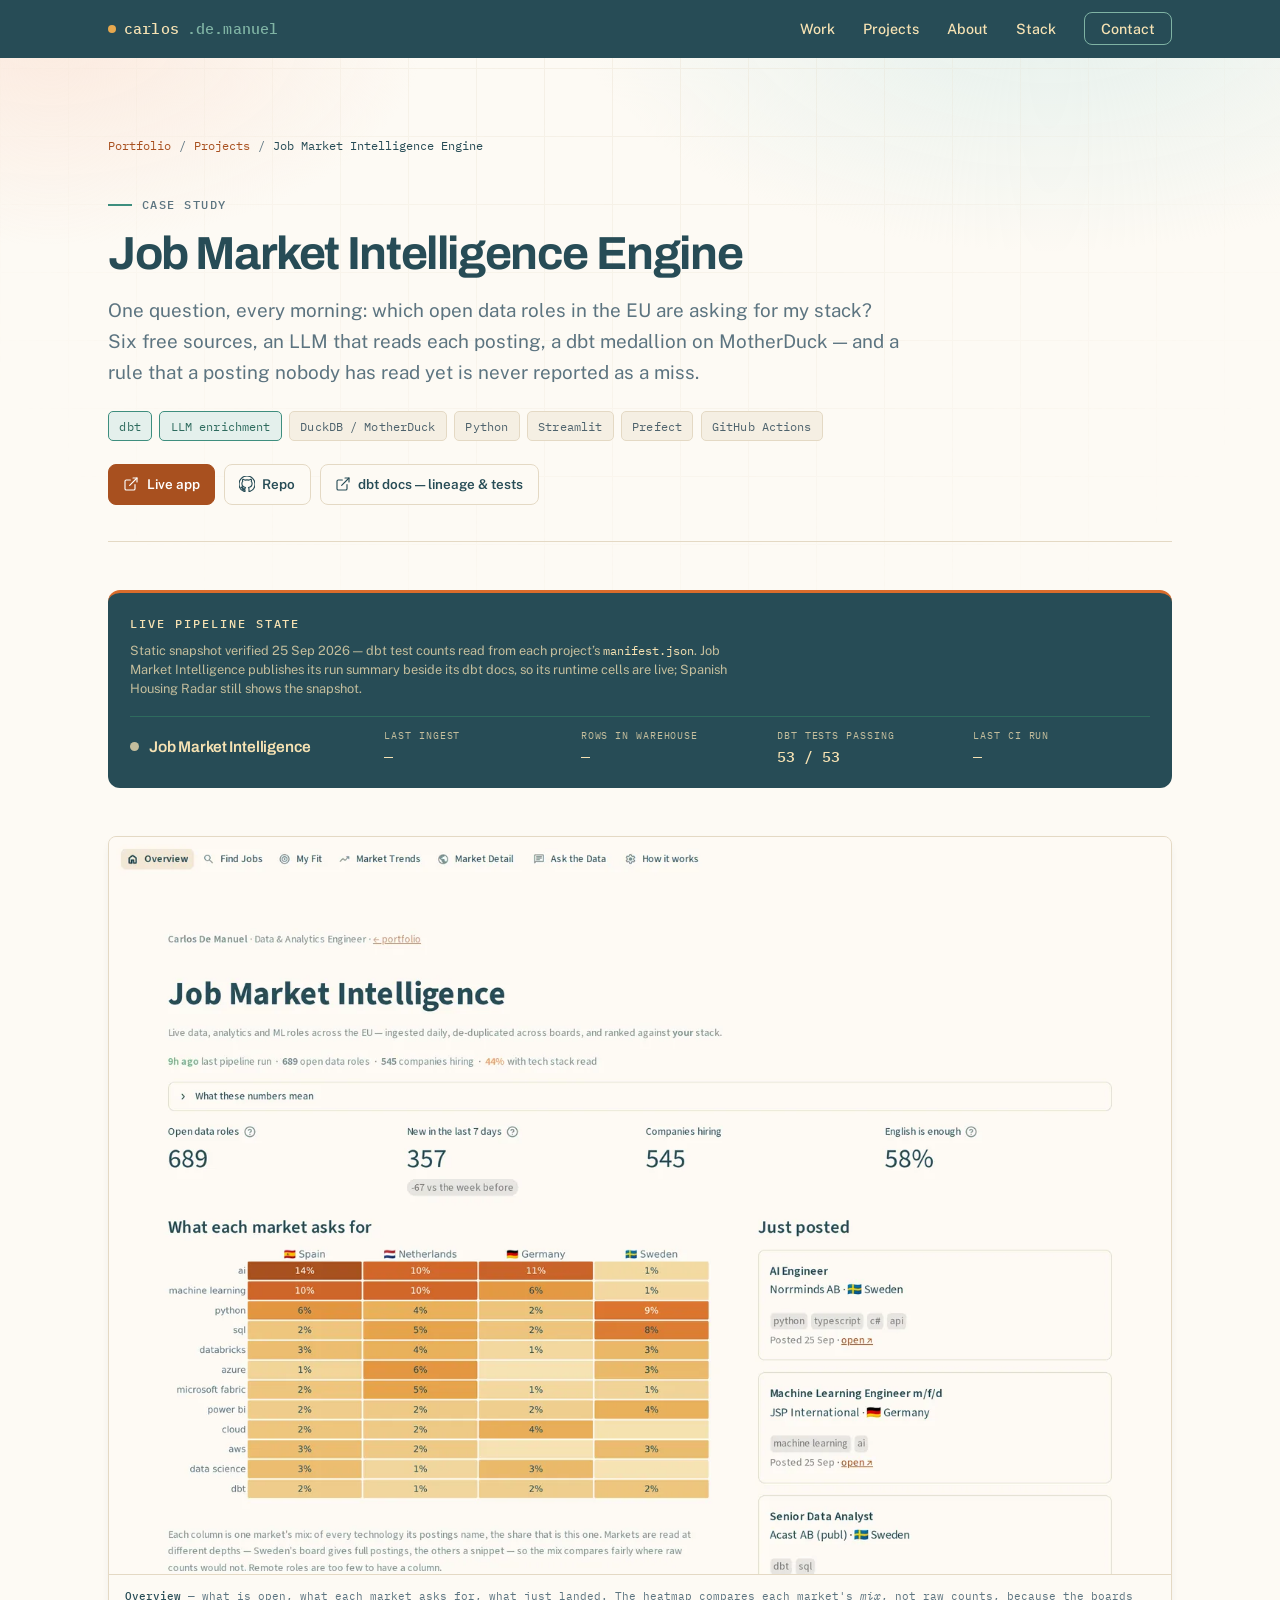
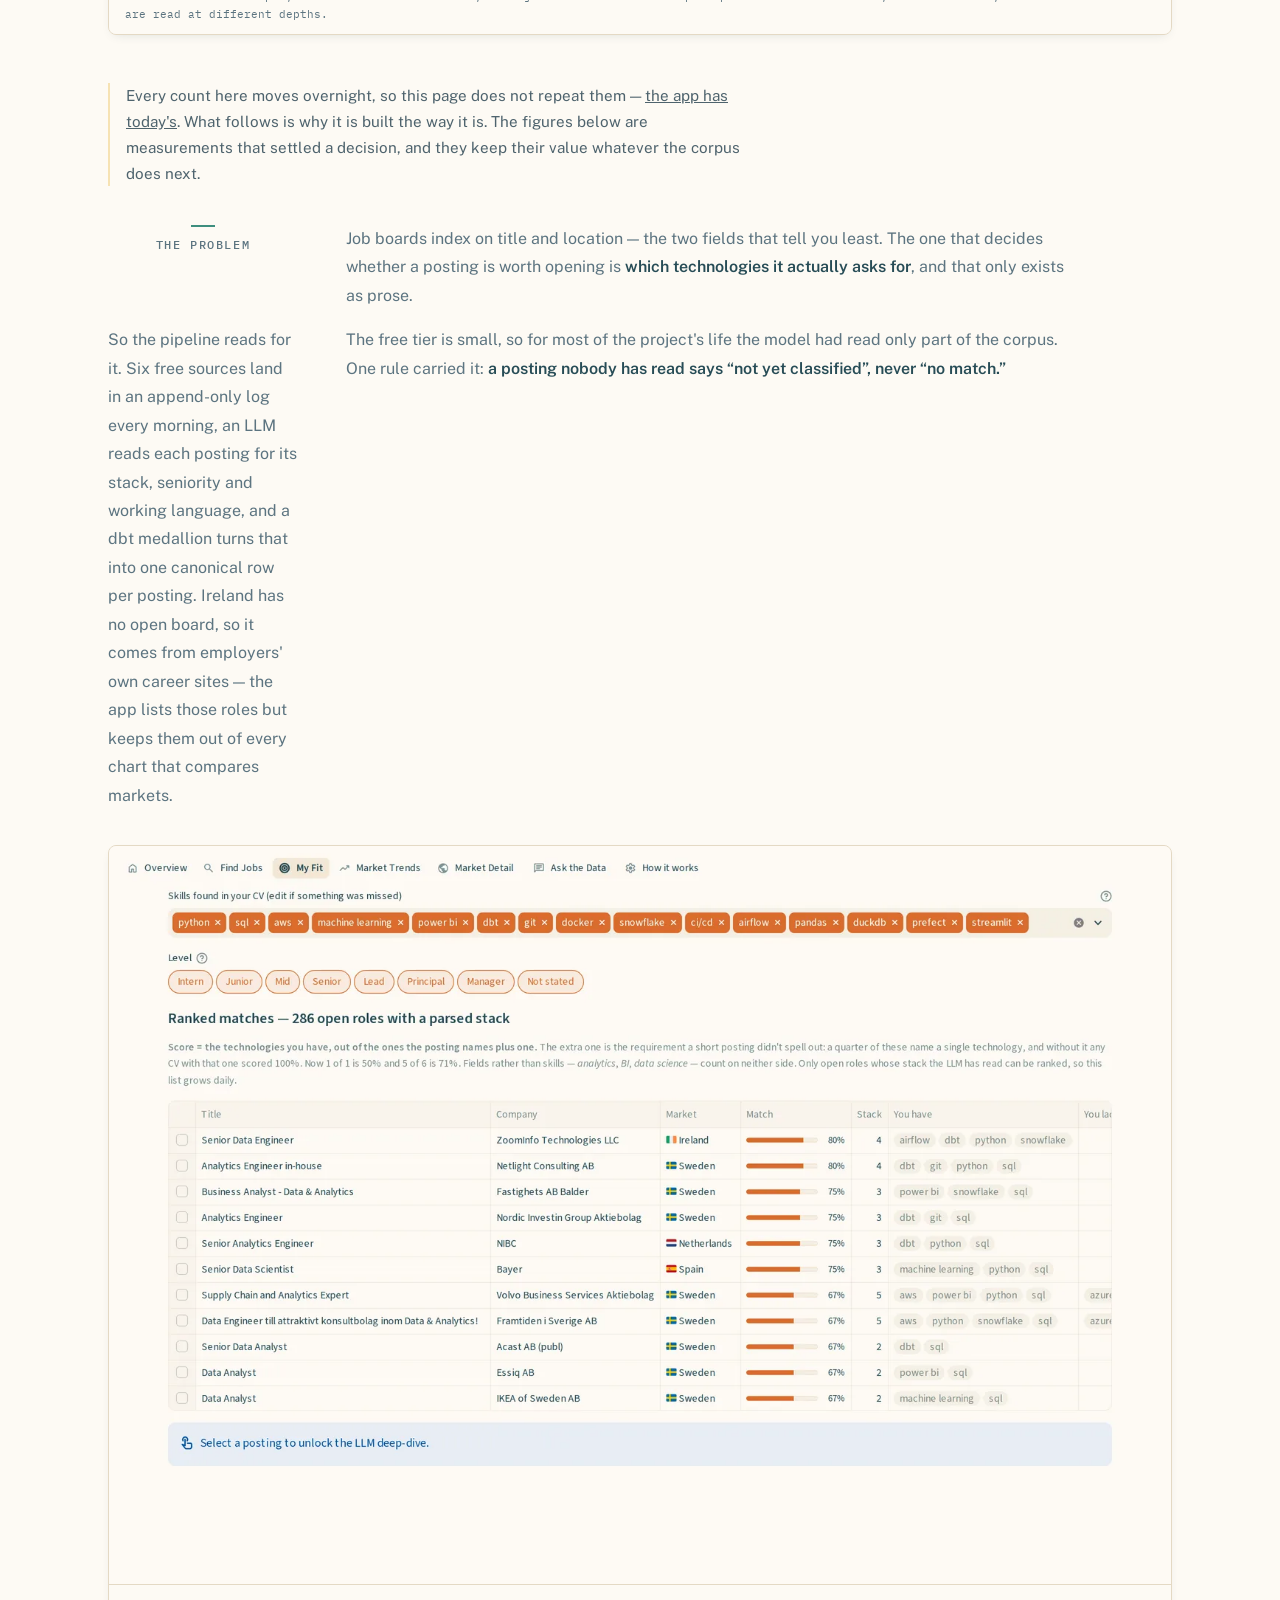
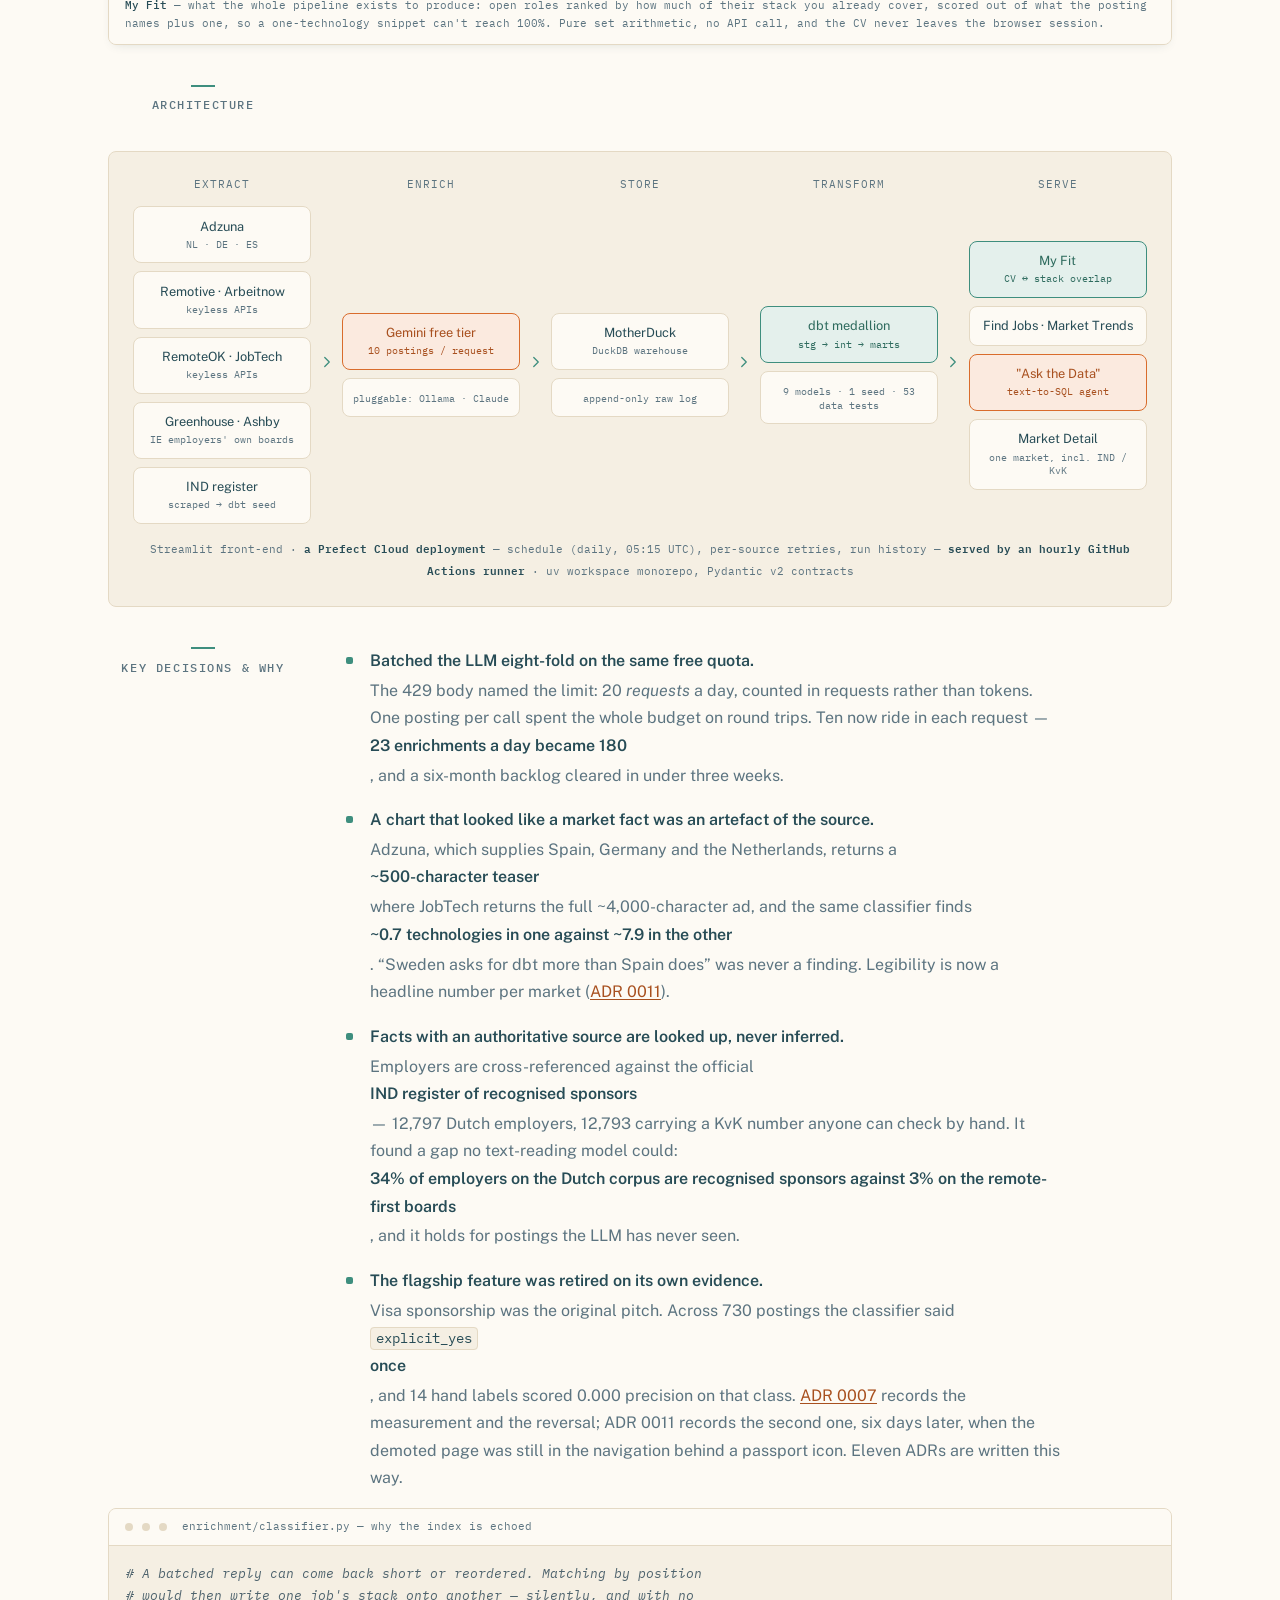
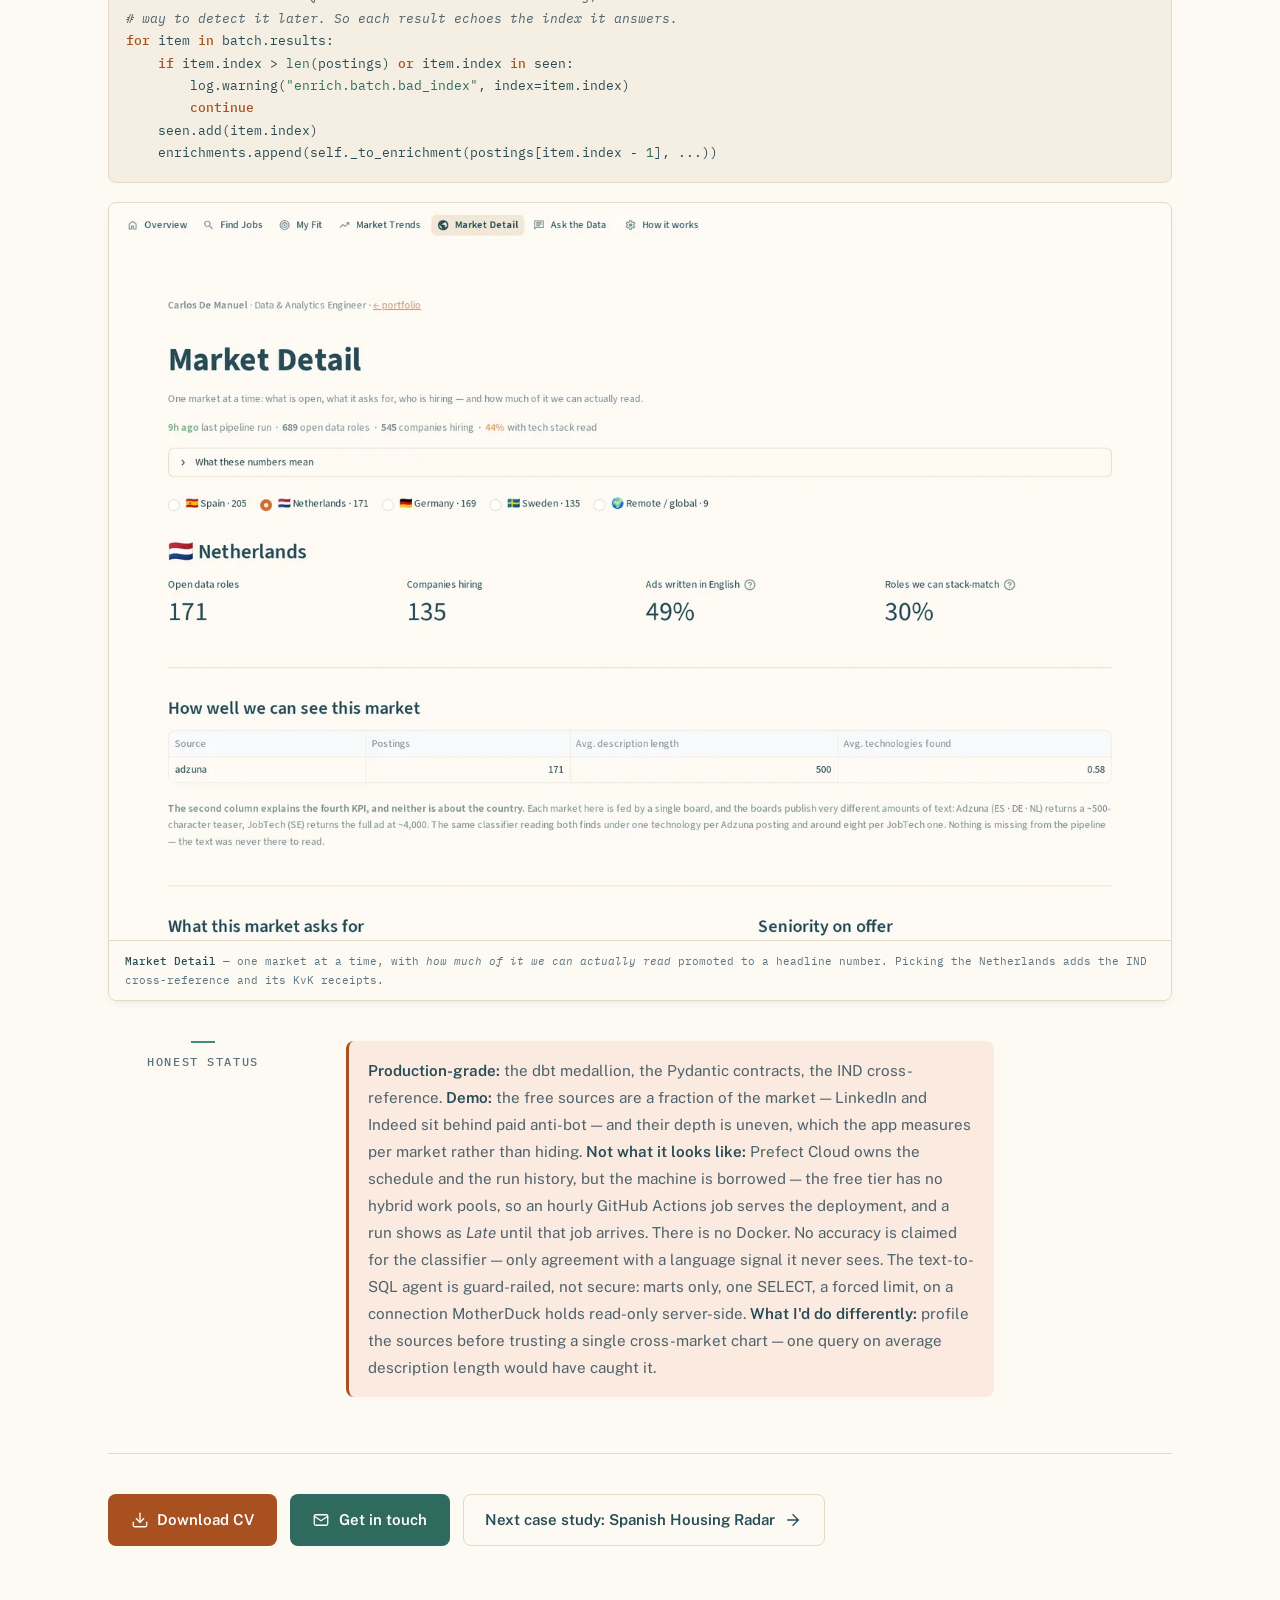
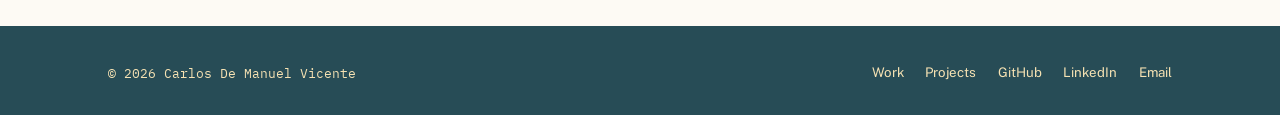
==== commit 4845c9a6: "docs: both pipelines are Prefect Cloud deployments now The JMI case study said Prefect was instrumen" ====
--- a/projects/job-market-intelligence/index.html
+++ b/projects/job-market-intelligence/index.html
@@ -72,6 +72,7 @@
                         <span class="tag">DuckDB / MotherDuck</span>
                         <span class="tag">Python</span>
                         <span class="tag">Streamlit</span>
+                        <span class="tag">Prefect</span>
                         <span class="tag">GitHub Actions</span>
                     </div>
                     <div class="project-links">
@@ -197,7 +198,7 @@
                                     </div>
                                 </div>
                             </div>
-                            <p class="arch-note">Streamlit front-end · <strong>GitHub Actions cron as the 0€ scheduler</strong> (daily, 05:15 UTC) · Prefect-instrumented flows, no hosted worker · uv workspace monorepo, Pydantic v2 contracts</p>
+                            <p class="arch-note">Streamlit front-end · <strong>a Prefect Cloud deployment</strong> — schedule (daily, 05:15 UTC), per-source retries, run history — <strong>served by an hourly GitHub Actions runner</strong> · uv workspace monorepo, Pydantic v2 contracts</p>
                         </div>
                     </div>
 
@@ -229,7 +230,7 @@
 
                     <div class="case-block">
                         <h2 class="block-label">Honest status</h2>
-                        <p class="honest-note"><strong>Production-grade:</strong> the dbt medallion, the Pydantic contracts, the IND cross-reference. <strong>Demo:</strong> the free sources are a fraction of the market — LinkedIn and Indeed sit behind paid anti-bot — and their depth is uneven, which the app measures per market rather than hiding. <strong>Not what it looks like:</strong> Prefect is instrumentation, not a deployment; the scheduler is a GitHub Actions cron. There is no Docker. No accuracy is claimed for the classifier — only agreement with a language signal it never sees. The text-to-SQL agent is guard-railed, not secure: marts only, one SELECT, a forced limit, on a connection MotherDuck holds read-only server-side. <strong>What I'd do differently:</strong> profile the sources before trusting a single cross-market chart — one query on average description length would have caught it.</p>
+                        <p class="honest-note"><strong>Production-grade:</strong> the dbt medallion, the Pydantic contracts, the IND cross-reference. <strong>Demo:</strong> the free sources are a fraction of the market — LinkedIn and Indeed sit behind paid anti-bot — and their depth is uneven, which the app measures per market rather than hiding. <strong>Not what it looks like:</strong> Prefect Cloud owns the schedule and the run history, but the machine is borrowed — the free tier has no hybrid work pools, so an hourly GitHub Actions job serves the deployment, and a run shows as <em>Late</em> until that job arrives. There is no Docker. No accuracy is claimed for the classifier — only agreement with a language signal it never sees. The text-to-SQL agent is guard-railed, not secure: marts only, one SELECT, a forced limit, on a connection MotherDuck holds read-only server-side. <strong>What I'd do differently:</strong> profile the sources before trusting a single cross-market chart — one query on average description length would have caught it.</p>
                     </div>
                 </div>
 
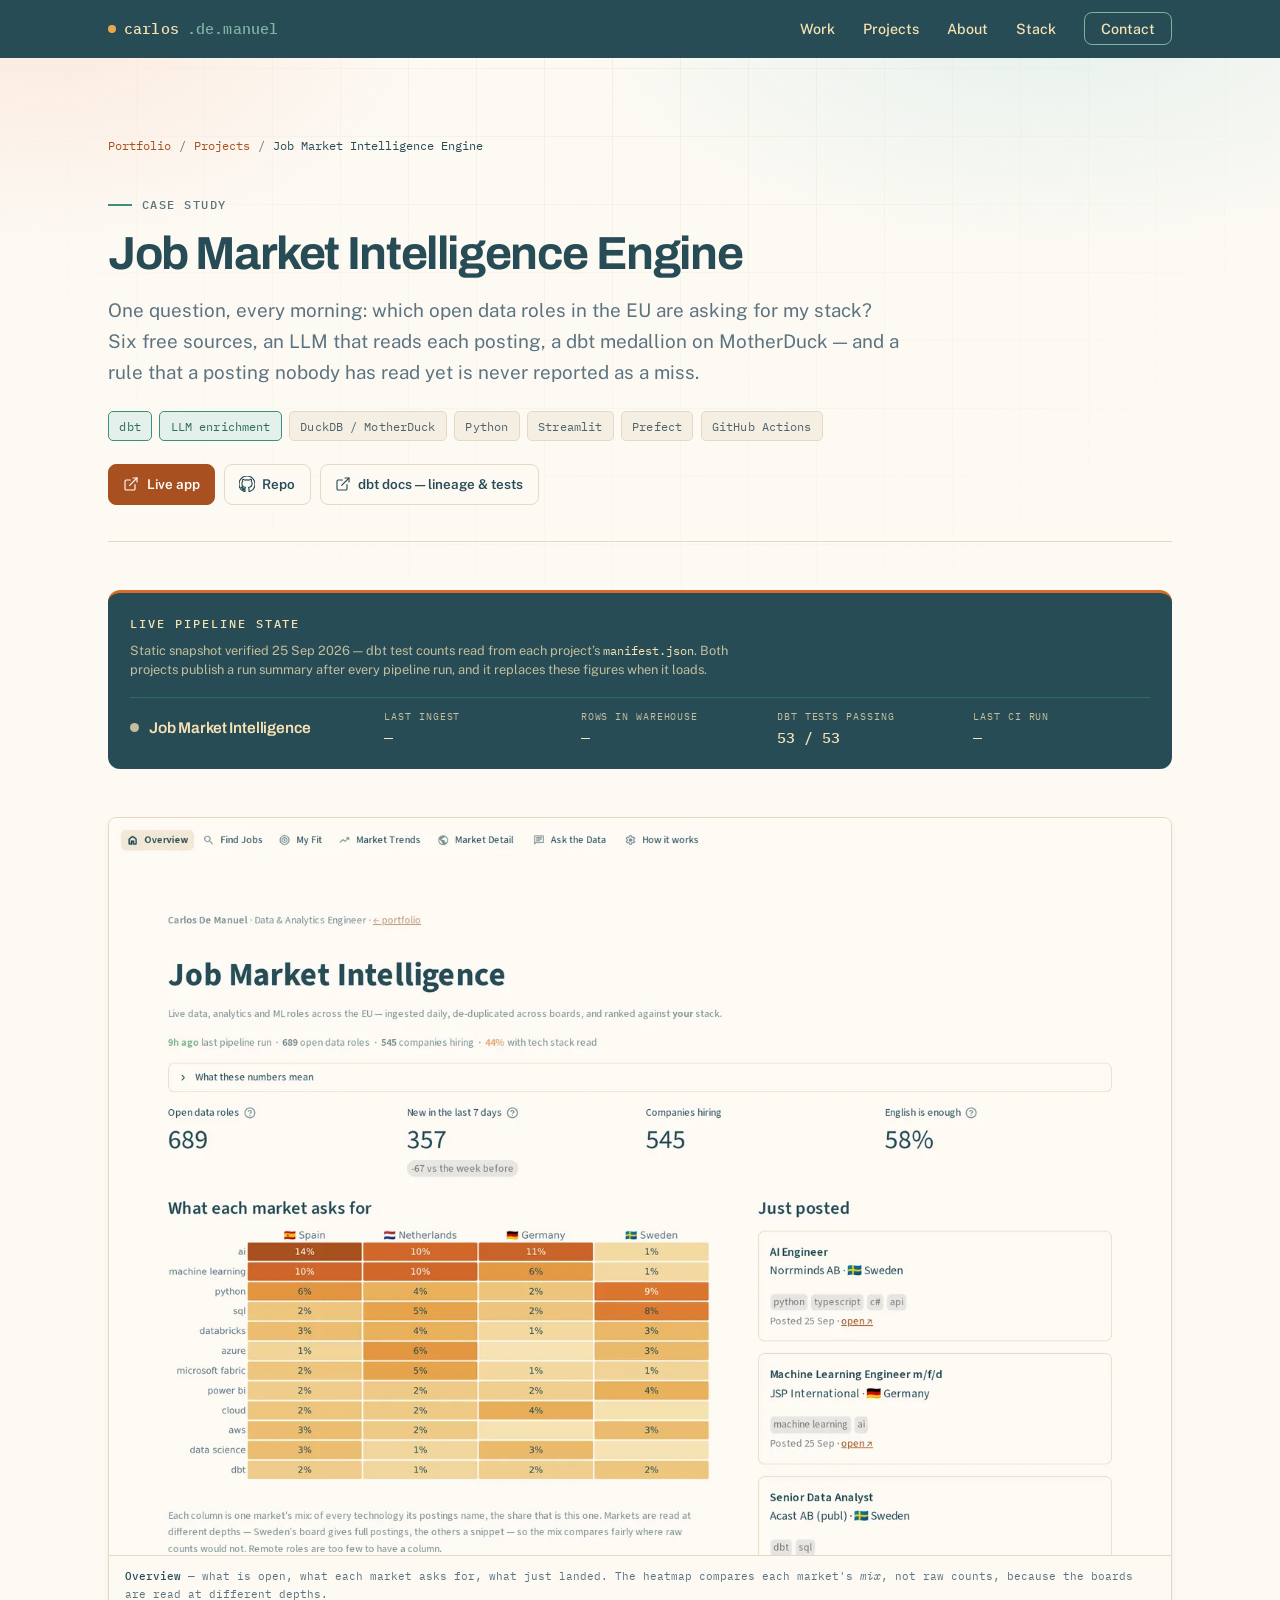
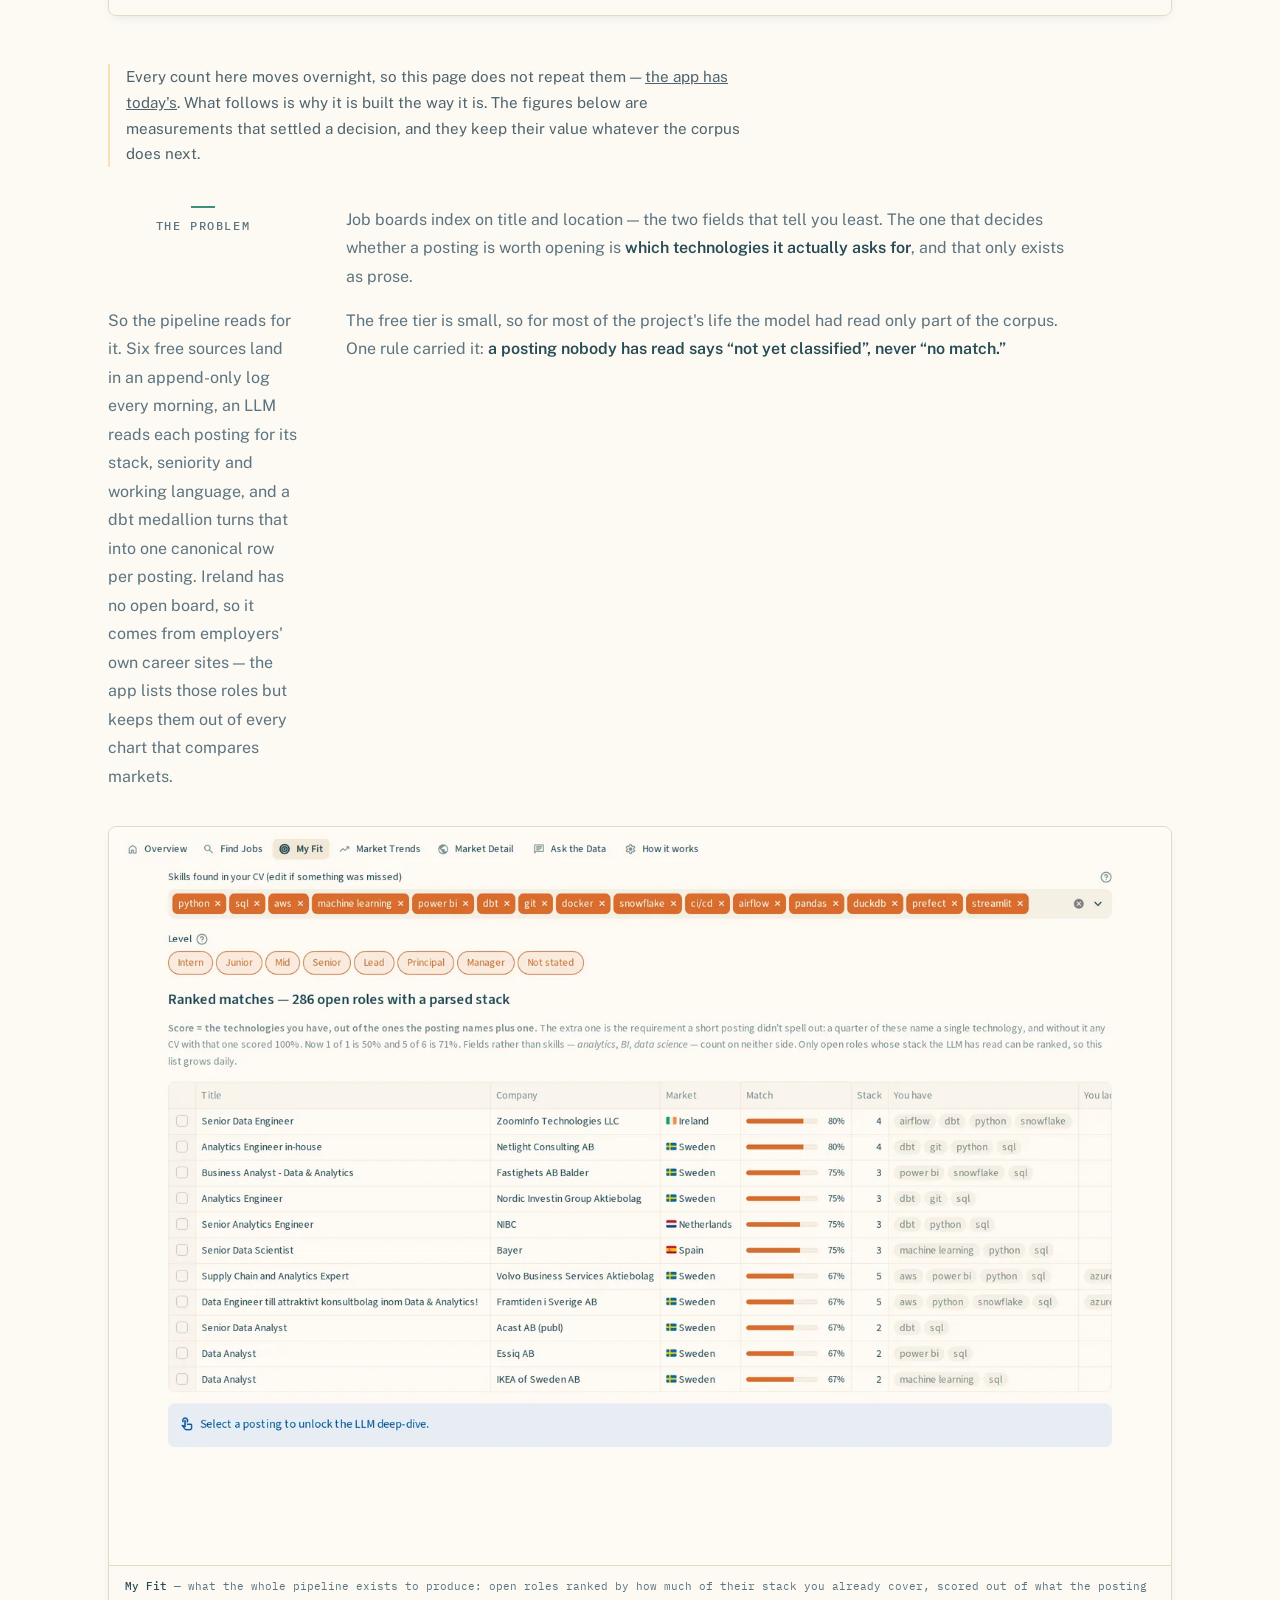
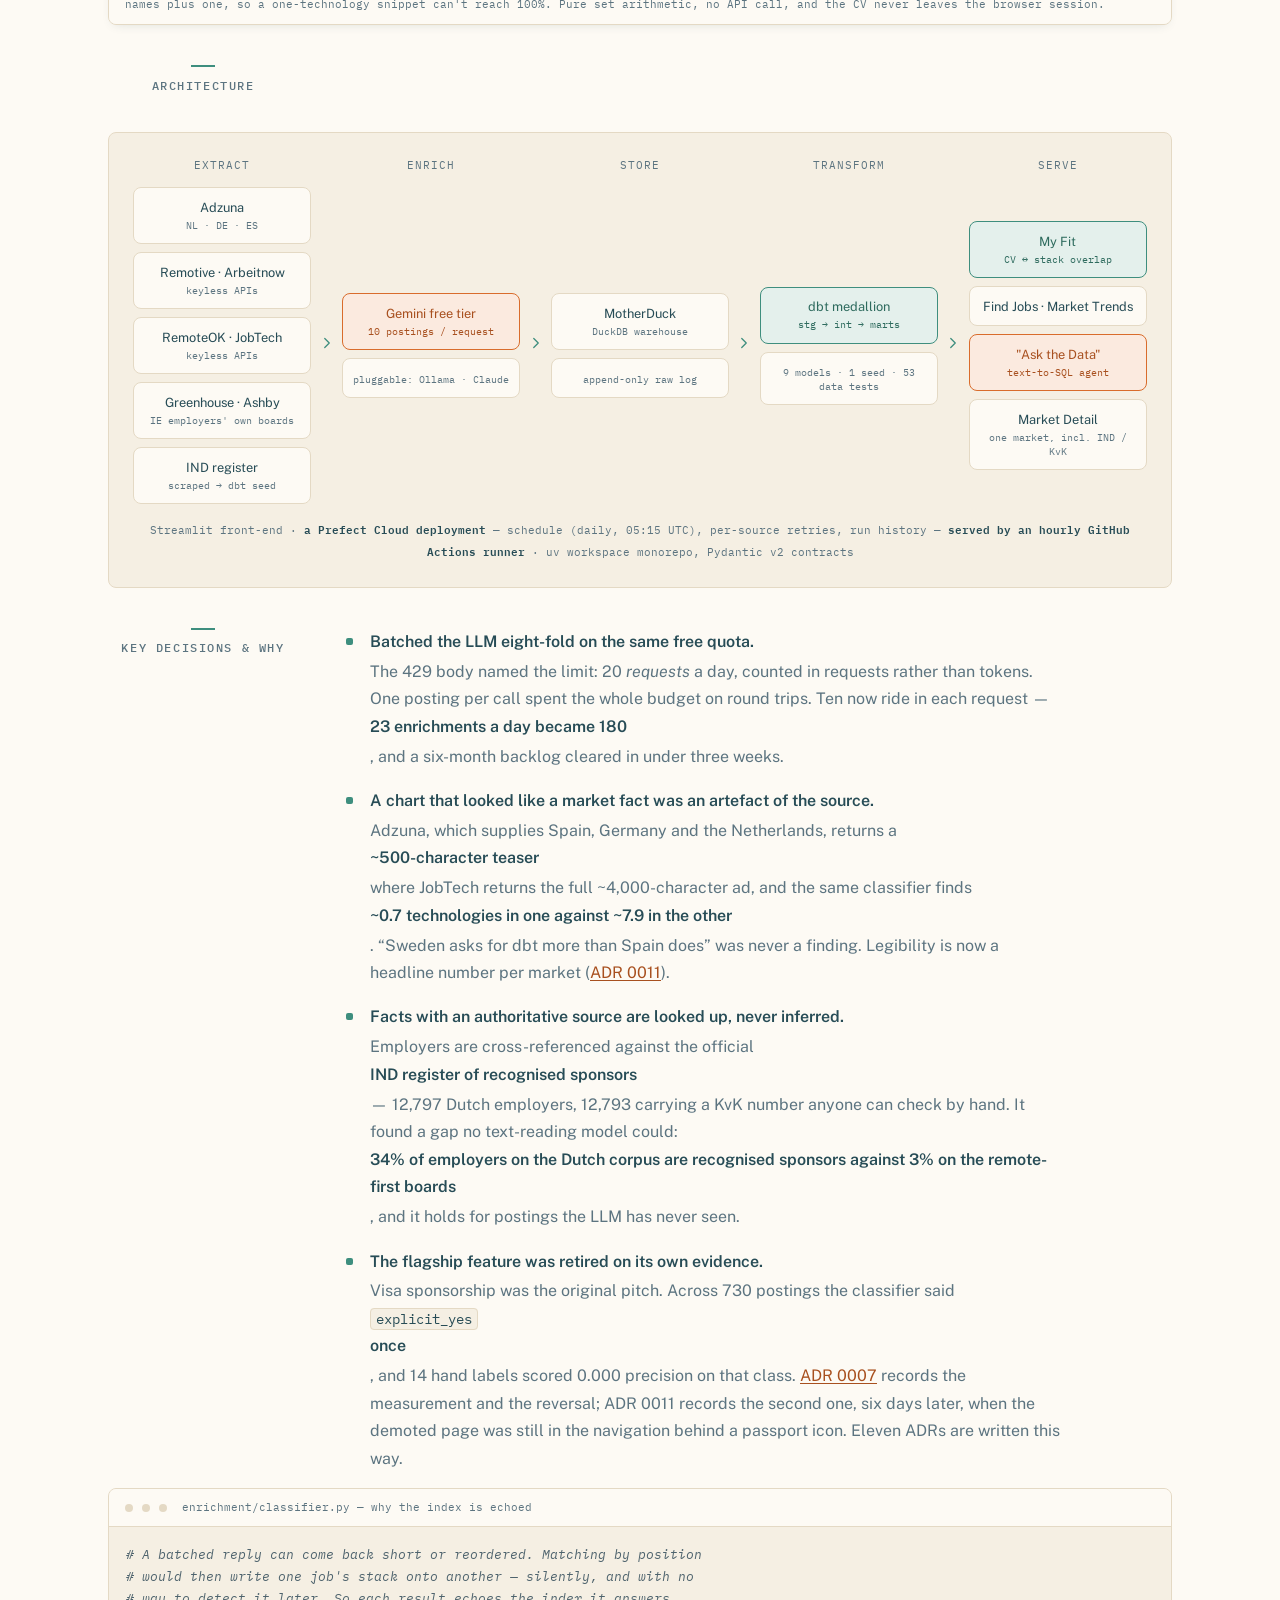
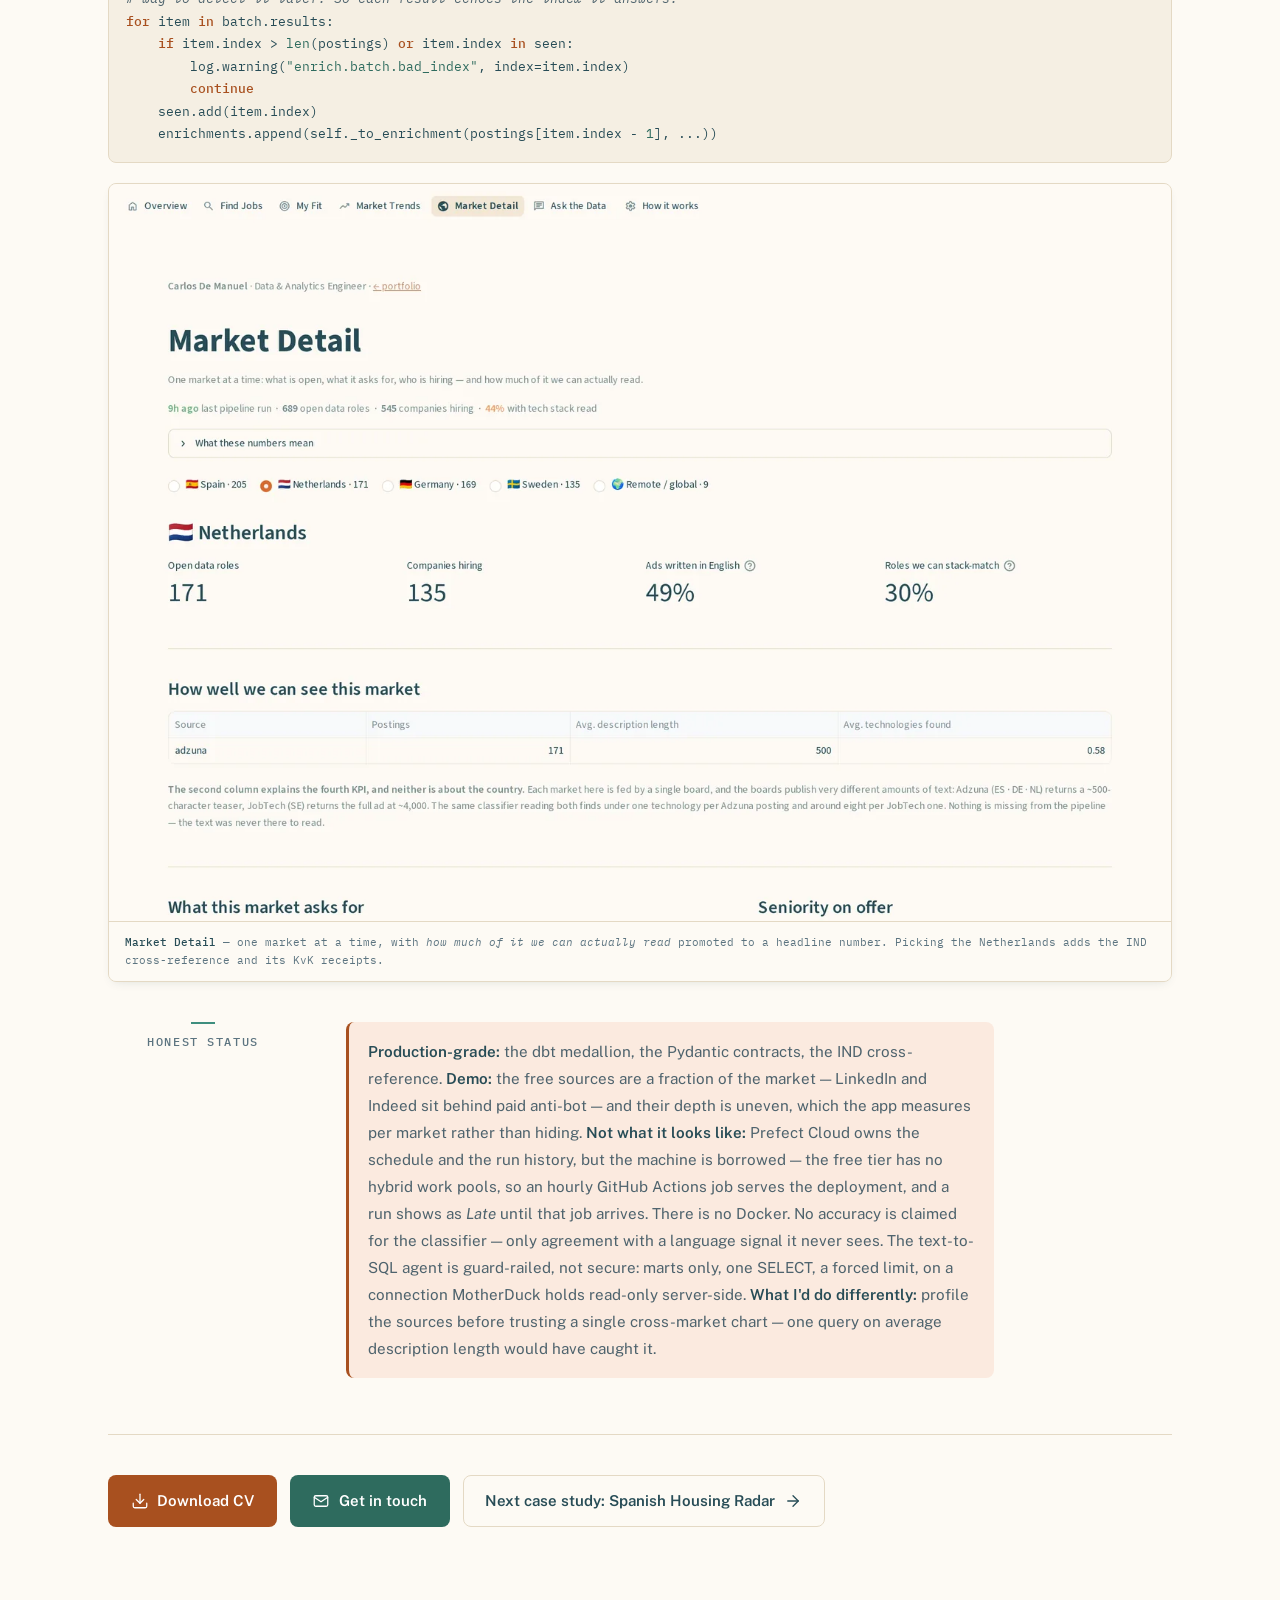
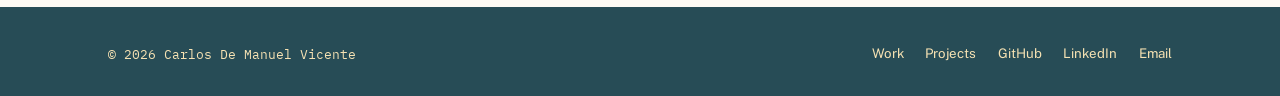
==== commit 209ffff0: "docs(site): scope over headcount, a shorter about, and a stack that reads in one row Hero leads with" ====
--- a/projects/job-market-intelligence/index.html
+++ b/projects/job-market-intelligence/index.html
@@ -99,7 +99,7 @@
                 <section class="freshness freshness-inline" aria-labelledby="freshness-title">
                     <div class="freshness-head">
                         <h2 id="freshness-title">Live pipeline state</h2>
-                        <p data-freshness-source>Static snapshot verified 25 Sep 2026 — dbt test counts read from each project’s <code>manifest.json</code>. Job Market Intelligence publishes its run summary beside its dbt docs, so its runtime cells are live; Spanish Housing Radar still shows the snapshot.</p>
+                        <p data-freshness-source>Static snapshot verified 25 Sep 2026 — dbt test counts read from each project’s <code>manifest.json</code>. Both projects publish a run summary after every pipeline run, and it replaces these figures when it loads.</p>
                     </div>
                     <div class="freshness-rows">
                     <div class="fresh-row" data-state="unknown"
--- a/styles.css
+++ b/styles.css
@@ -959,12 +959,16 @@
 .about-fact .icon { width: 16px; height: 16px; color: var(--teal-700); }
 
 /* ---------- Tech stack ---------- */
+/* Six groups on one row on a desktop, so the stack reads as one picture rather
+   than a 4 + 2 with a hole in it. Three, then two, as the screen narrows. */
 .stack-grid {
     display: grid;
-    grid-template-columns: repeat(auto-fit, minmax(250px, 1fr));
-    gap: 1.2rem;
-}
-.stack-card { padding: 1.5rem; }
+    grid-template-columns: repeat(2, minmax(0, 1fr));
+    gap: 0.9rem;
+}
+@media (min-width: 700px)  { .stack-grid { grid-template-columns: repeat(3, minmax(0, 1fr)); } }
+@media (min-width: 1080px) { .stack-grid { grid-template-columns: repeat(6, minmax(0, 1fr)); gap: 0.8rem; } }
+.stack-card { padding: 1.15rem 1rem; }
 .stack-card .card-label {
     font-family: var(--font-mono);
     font-size: 0.7rem;
@@ -978,10 +982,16 @@
 }
 .stack-card .card-label .icon { color: var(--teal-700); }
 .stack-list { display: flex; flex-direction: column; gap: 0.65rem; }
-.stack-row { display: flex; align-items: center; gap: 0.7rem; }
-.stack-row img { width: 22px; height: 22px; }
+.stack-row { display: flex; align-items: center; gap: 0.6rem; }
+.stack-row img { width: 20px; height: 20px; flex-shrink: 0; }
+/* Drawn stand-in for tools that have no logo of their own (DAX, Make, …). */
+.stack-glyph {
+    width: 20px; height: 20px; flex-shrink: 0;
+    fill: none; stroke: var(--teal-700); stroke-width: 1.8;
+    stroke-linecap: round; stroke-linejoin: round;
+}
 .stack-row .dot-mark { width: 8px; height: 8px; border-radius: 50%; background: var(--teal-500); flex-shrink: 0; margin: 0 7px; }
-.stack-row span { font-size: 0.93rem; color: var(--ink); }
+.stack-row span { font-size: 0.88rem; color: var(--ink); line-height: 1.3; }
 .stack-row .lvl { margin-left: auto; font-family: var(--font-mono); font-size: 0.66rem; color: var(--ink-muted); letter-spacing: 0.03em; }
 
 /* ---------- Process ---------- */
@@ -992,7 +1002,7 @@
 }
 .process-card { padding: 1.45rem; }
 .process-card .icon { color: var(--teal-700); margin-bottom: 0.85rem; }
-.process-card h3 { font-family: var(--font-display); font-size: 1.08rem; font-weight: 700; margin-bottom: 0.4rem; letter-spacing: -0.015em; }
+.process-card h3 { font-family: var(--font-display); font-size: 1.08rem; font-weight: 700; margin-bottom: 0.4rem; letter-spacing: -0.01em; word-spacing: 0.08em; }
 .process-card p { color: var(--ink-muted-2); font-size: 0.89rem; line-height: 1.6; }
 
 /* ---------- Education ---------- */
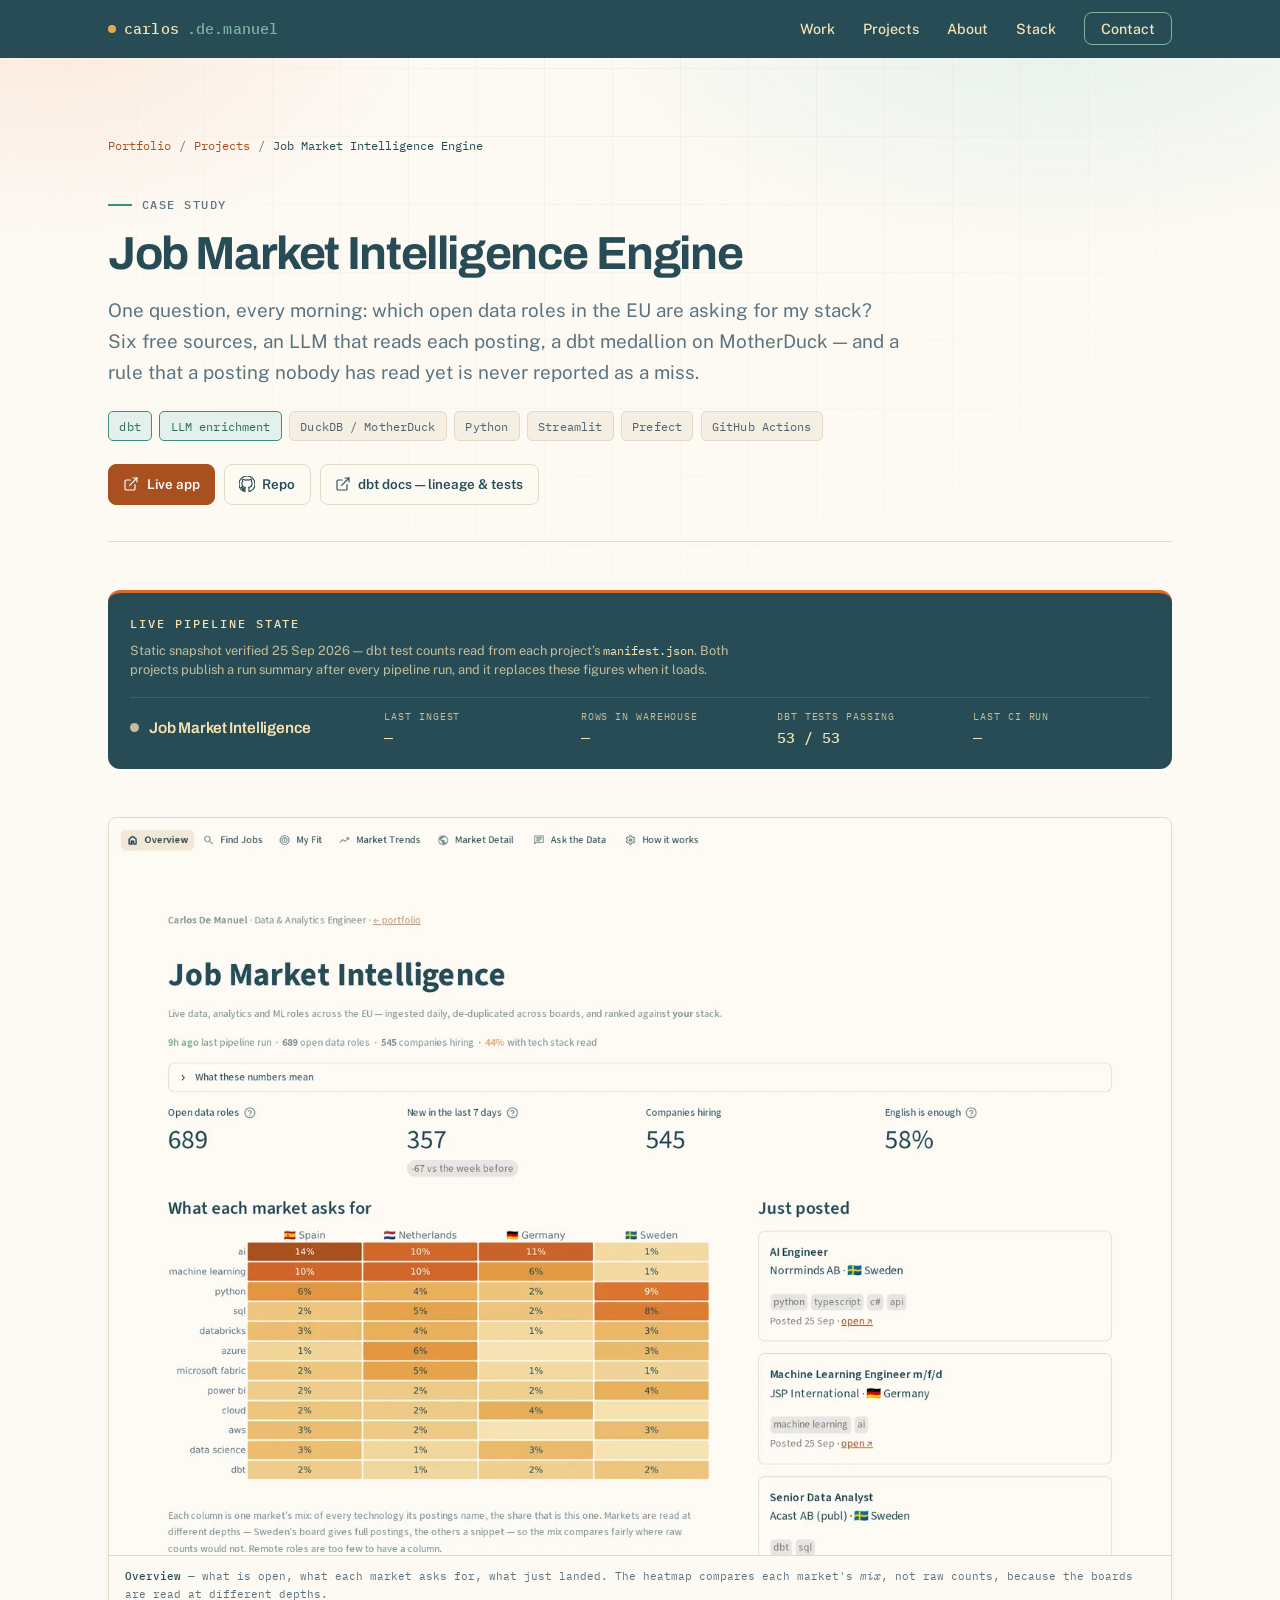
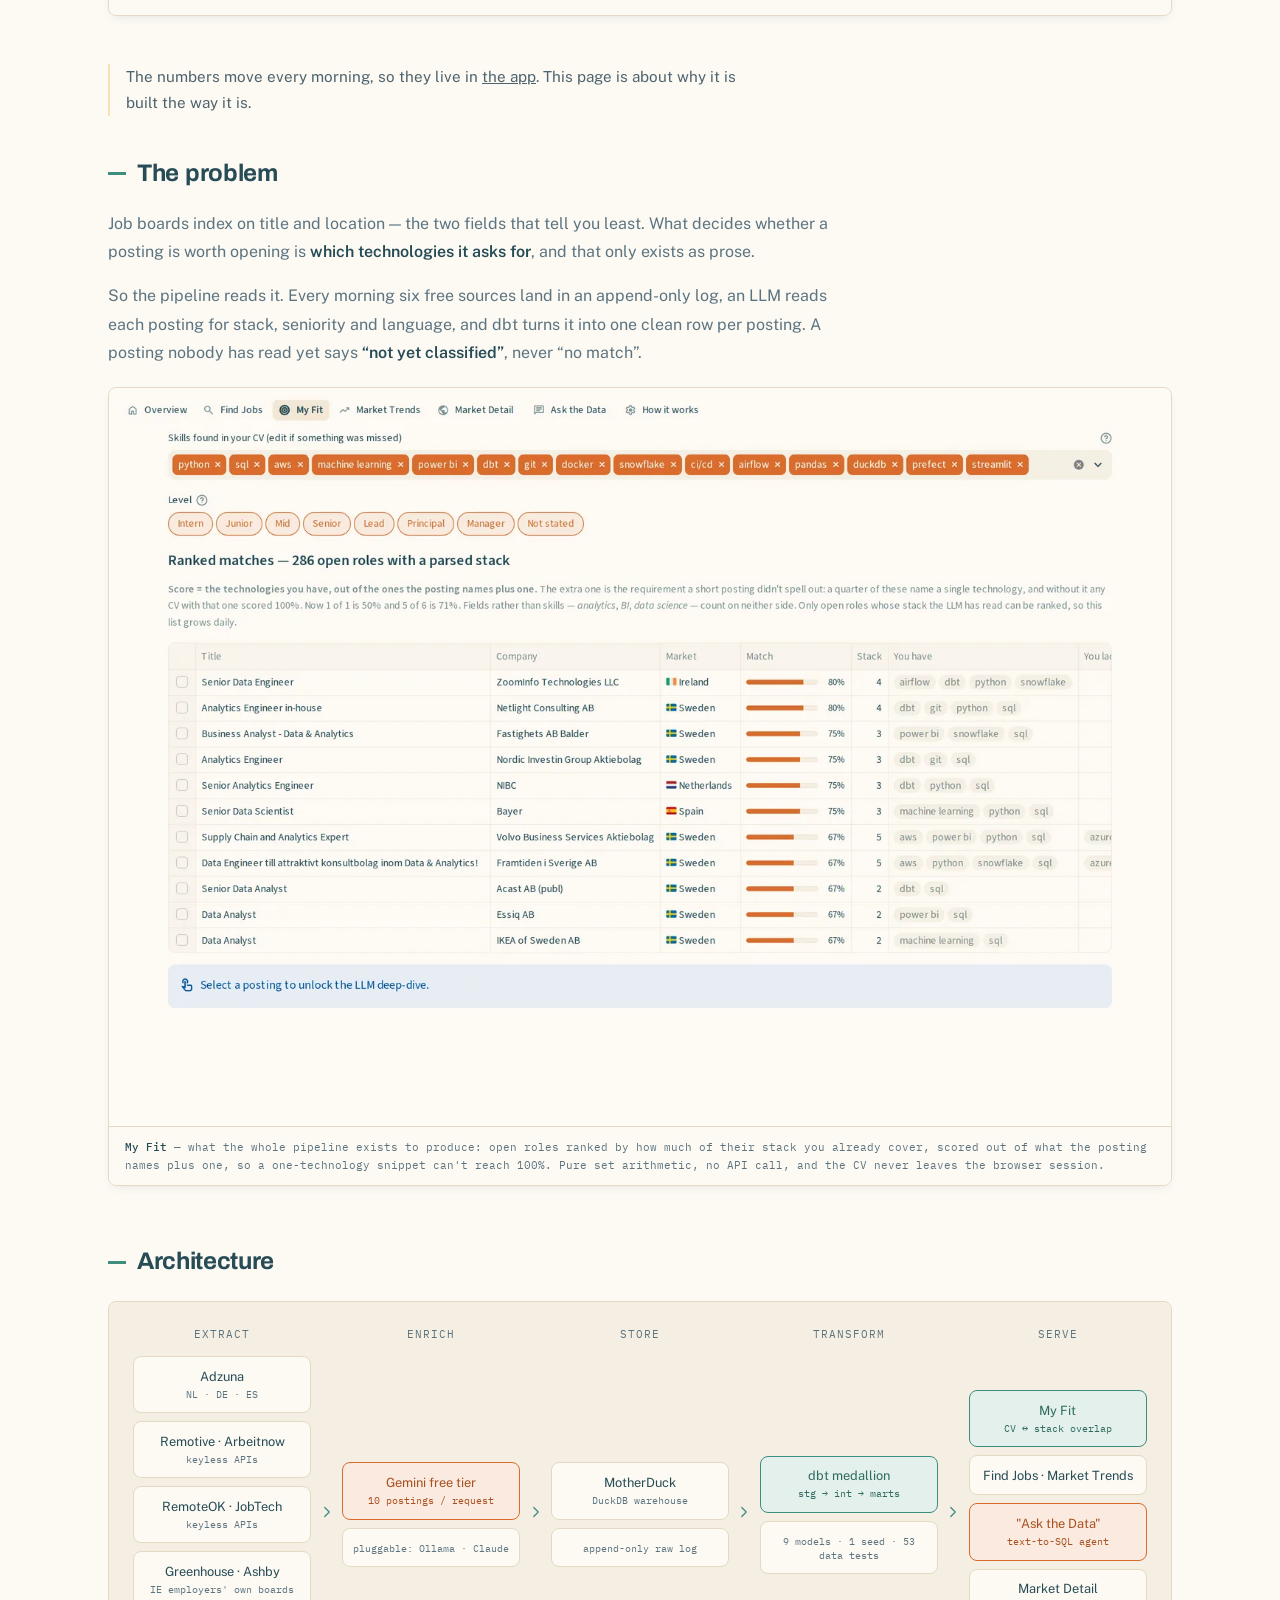
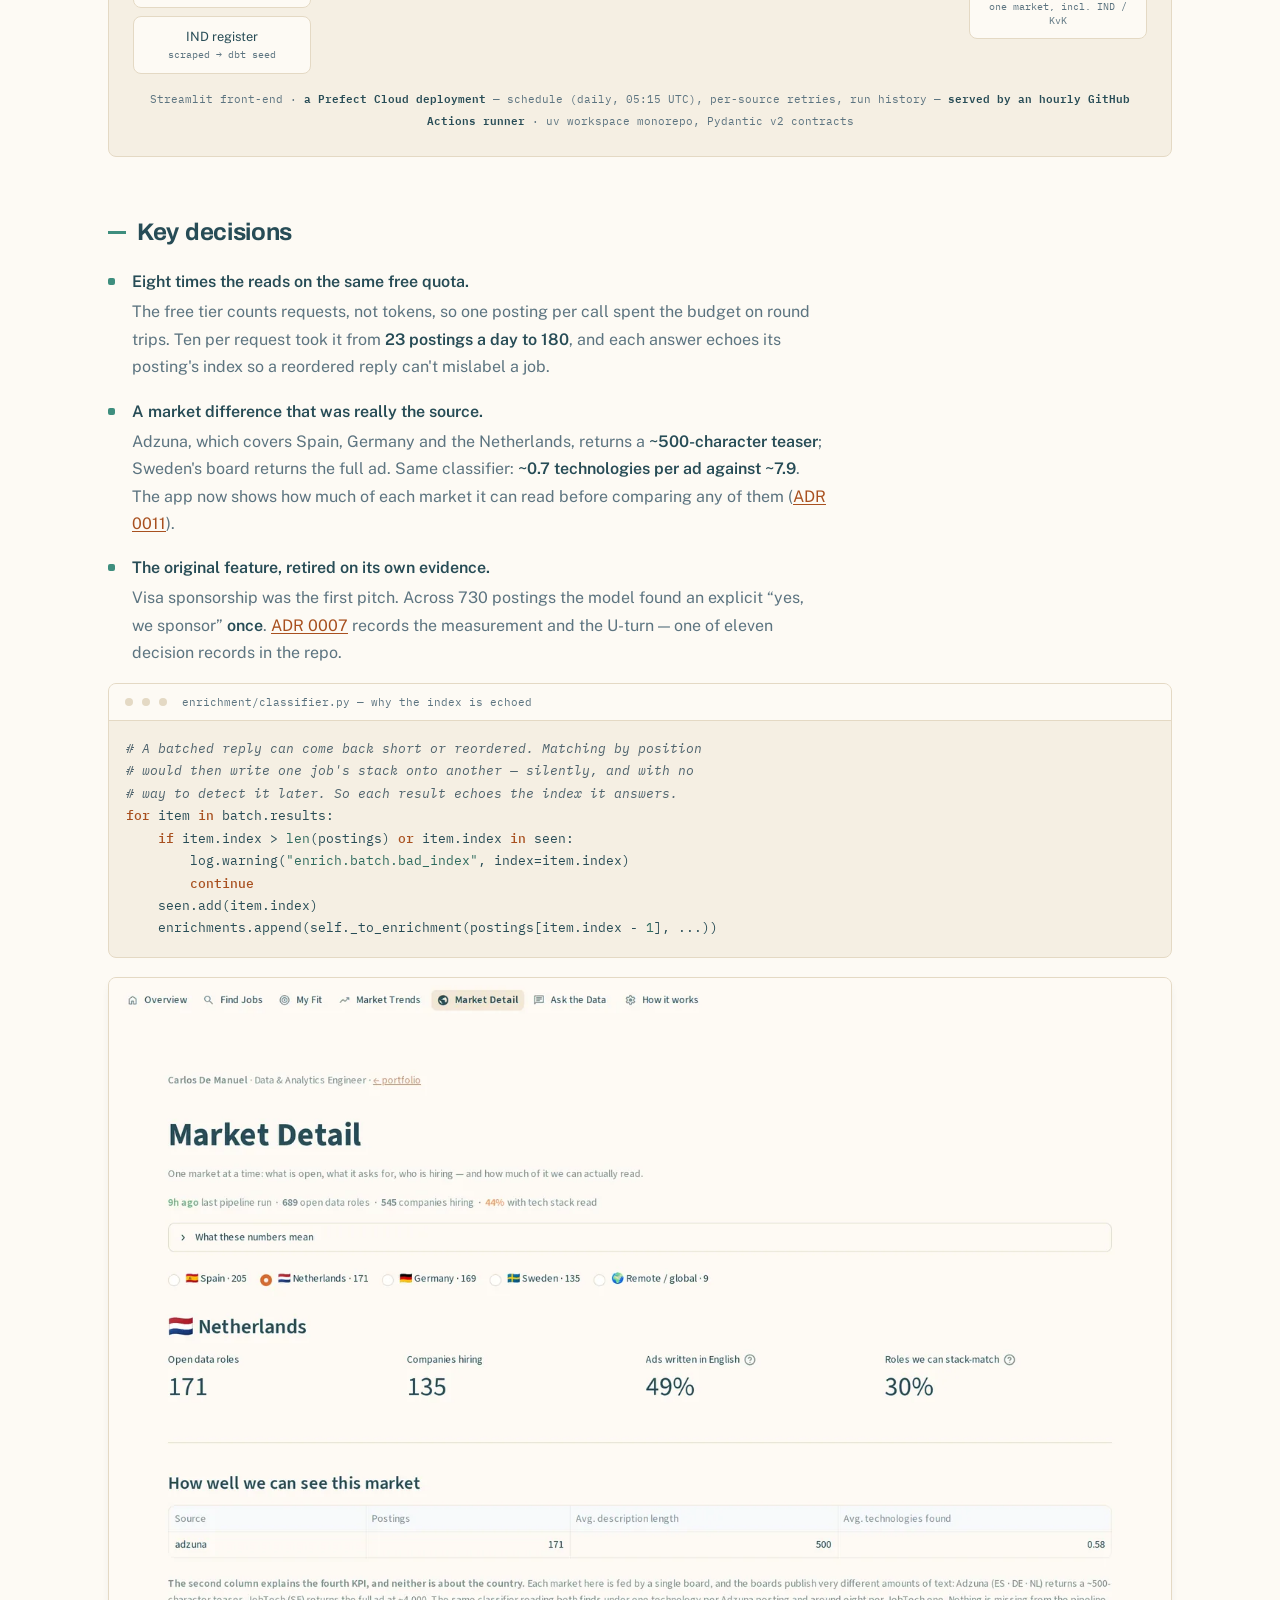
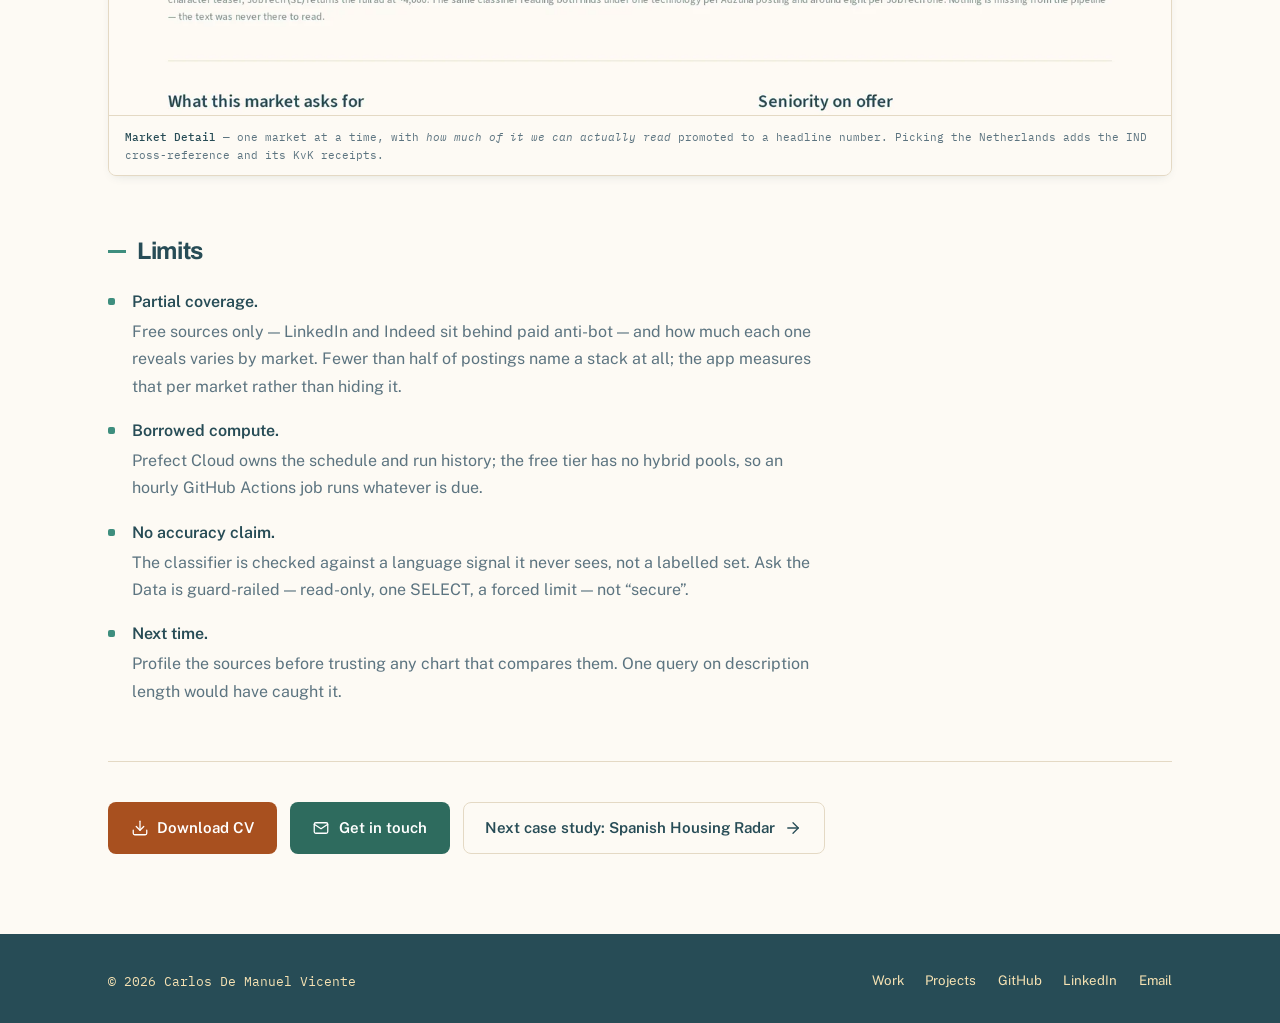
==== commit a7ce7dc2: "fix(case-studies): stack the blocks, keep bold inline, and cut to what reads Two layout bugs, both m" ====
--- a/projects/job-market-intelligence/index.html
+++ b/projects/job-market-intelligence/index.html
@@ -136,13 +136,12 @@
                 </figure>
 
                 <div class="case-body">
-                    <p class="case-note">Every count here moves overnight, so this page does not repeat them — <a href="https://job-market-intelligence-carlosdmv7.streamlit.app/" target="_blank" rel="noopener">the app has today's<span class="visually-hidden"> (opens in a new tab)</span></a>. What follows is why it is built the way it is. The figures below are measurements that settled a decision, and they keep their value whatever the corpus does next.</p>
+                    <p class="case-note">The numbers move every morning, so they live in <a href="https://job-market-intelligence-carlosdmv7.streamlit.app/" target="_blank" rel="noopener">the app<span class="visually-hidden"> (opens in a new tab)</span></a>. This page is about why it is built the way it is.</p>
 
                     <div class="case-block">
                         <h2 class="block-label">The problem</h2>
-                        <p>Job boards index on title and location — the two fields that tell you least. The one that decides whether a posting is worth opening is <strong>which technologies it actually asks for</strong>, and that only exists as prose.</p>
-                        <p>So the pipeline reads for it. Six free sources land in an append-only log every morning, an LLM reads each posting for its stack, seniority and working language, and a dbt medallion turns that into one canonical row per posting. Ireland has no open board, so it comes from employers' own career sites — the app lists those roles but keeps them out of every chart that compares markets.</p>
-                        <p>The free tier is small, so for most of the project's life the model had read only part of the corpus. One rule carried it: <strong>a posting nobody has read says “not yet classified”, never “no match.”</strong></p>
+                        <p>Job boards index on title and location — the two fields that tell you least. What decides whether a posting is worth opening is <strong>which technologies it asks for</strong>, and that only exists as prose.</p>
+                        <p>So the pipeline reads it. Every morning six free sources land in an append-only log, an LLM reads each posting for stack, seniority and language, and dbt turns it into one clean row per posting. A posting nobody has read yet says <strong>“not yet classified”</strong>, never “no match”.</p>
                         <figure class="shot">
                             <img src="../../images/jmi/my-fit.webp" alt="The My Fit page: skills detected from a pasted CV shown as removable chips, a level filter, then open roles ranked by how much of each one's stack the CV covers, with the matched technologies listed per row." width="1440" height="1000" loading="lazy" decoding="async">
                             <figcaption><strong>My Fit</strong> — what the whole pipeline exists to produce: open roles ranked by how much of their stack you already cover, scored out of what the posting names plus one, so a one-technology snippet can't reach 100%. Pure set arithmetic, no API call, and the CV never leaves the browser session.</figcaption>
@@ -203,12 +202,11 @@
                     </div>
 
                     <div class="case-block">
-                        <h2 class="block-label">Key decisions &amp; why</h2>
+                        <h2 class="block-label">Key decisions</h2>
                         <ul class="decision-list">
-                            <li><strong>Batched the LLM eight-fold on the same free quota.</strong> The 429 body named the limit: 20 <em>requests</em> a day, counted in requests rather than tokens. One posting per call spent the whole budget on round trips. Ten now ride in each request — <strong>23 enrichments a day became 180</strong>, and a six-month backlog cleared in under three weeks.</li>
-                            <li><strong>A chart that looked like a market fact was an artefact of the source.</strong> Adzuna, which supplies Spain, Germany and the Netherlands, returns a <strong>~500-character teaser</strong> where JobTech returns the full ~4,000-character ad, and the same classifier finds <strong>~0.7 technologies in one against ~7.9 in the other</strong>. “Sweden asks for dbt more than Spain does” was never a finding. Legibility is now a headline number per market (<a href="https://github.com/carlosdmv7/job-market-intelligence/blob/main/docs/adr/0011-market-detail-absorbs-the-visa-page.md" target="_blank" rel="noopener">ADR 0011</a>).</li>
-                            <li><strong>Facts with an authoritative source are looked up, never inferred.</strong> Employers are cross-referenced against the official <strong>IND register of recognised sponsors</strong> — 12,797 Dutch employers, 12,793 carrying a KvK number anyone can check by hand. It found a gap no text-reading model could: <strong>34% of employers on the Dutch corpus are recognised sponsors against 3% on the remote-first boards</strong>, and it holds for postings the LLM has never seen.</li>
-                            <li><strong>The flagship feature was retired on its own evidence.</strong> Visa sponsorship was the original pitch. Across 730 postings the classifier said <code>explicit_yes</code> <strong>once</strong>, and 14 hand labels scored 0.000 precision on that class. <a href="https://github.com/carlosdmv7/job-market-intelligence/blob/main/docs/adr/0007-fit-first-and-batched-enrichment.md" target="_blank" rel="noopener">ADR 0007</a> records the measurement and the reversal; ADR 0011 records the second one, six days later, when the demoted page was still in the navigation behind a passport icon. Eleven ADRs are written this way.</li>
+                            <li><strong>Eight times the reads on the same free quota.</strong> The free tier counts requests, not tokens, so one posting per call spent the budget on round trips. Ten per request took it from <strong>23 postings a day to 180</strong>, and each answer echoes its posting's index so a reordered reply can't mislabel a job.</li>
+                            <li><strong>A market difference that was really the source.</strong> Adzuna, which covers Spain, Germany and the Netherlands, returns a <strong>~500-character teaser</strong>; Sweden's board returns the full ad. Same classifier: <strong>~0.7 technologies per ad against ~7.9</strong>. The app now shows how much of each market it can read before comparing any of them (<a href="https://github.com/carlosdmv7/job-market-intelligence/blob/main/docs/adr/0011-market-detail-absorbs-the-visa-page.md" target="_blank" rel="noopener">ADR 0011</a>).</li>
+                            <li><strong>The original feature, retired on its own evidence.</strong> Visa sponsorship was the first pitch. Across 730 postings the model found an explicit “yes, we sponsor” <strong>once</strong>. <a href="https://github.com/carlosdmv7/job-market-intelligence/blob/main/docs/adr/0007-fit-first-and-batched-enrichment.md" target="_blank" rel="noopener">ADR 0007</a> records the measurement and the U-turn — one of eleven decision records in the repo.</li>
                         </ul>
                         <div class="code">
                             <div class="code-head"><span class="dot"></span><span class="dot"></span><span class="dot"></span>&nbsp;enrichment/classifier.py — why the index is echoed</div>
@@ -229,8 +227,13 @@
                     </div>
 
                     <div class="case-block">
-                        <h2 class="block-label">Honest status</h2>
-                        <p class="honest-note"><strong>Production-grade:</strong> the dbt medallion, the Pydantic contracts, the IND cross-reference. <strong>Demo:</strong> the free sources are a fraction of the market — LinkedIn and Indeed sit behind paid anti-bot — and their depth is uneven, which the app measures per market rather than hiding. <strong>Not what it looks like:</strong> Prefect Cloud owns the schedule and the run history, but the machine is borrowed — the free tier has no hybrid work pools, so an hourly GitHub Actions job serves the deployment, and a run shows as <em>Late</em> until that job arrives. There is no Docker. No accuracy is claimed for the classifier — only agreement with a language signal it never sees. The text-to-SQL agent is guard-railed, not secure: marts only, one SELECT, a forced limit, on a connection MotherDuck holds read-only server-side. <strong>What I'd do differently:</strong> profile the sources before trusting a single cross-market chart — one query on average description length would have caught it.</p>
+                        <h2 class="block-label">Limits</h2>
+                        <ul class="decision-list">
+                            <li><strong>Partial coverage.</strong> Free sources only — LinkedIn and Indeed sit behind paid anti-bot — and how much each one reveals varies by market. Fewer than half of postings name a stack at all; the app measures that per market rather than hiding it.</li>
+                            <li><strong>Borrowed compute.</strong> Prefect Cloud owns the schedule and run history; the free tier has no hybrid pools, so an hourly GitHub Actions job runs whatever is due.</li>
+                            <li><strong>No accuracy claim.</strong> The classifier is checked against a language signal it never sees, not a labelled set. Ask the Data is guard-railed — read-only, one SELECT, a forced limit — not “secure”.</li>
+                            <li><strong>Next time.</strong> Profile the sources before trusting any chart that compares them. One query on description length would have caught it.</li>
+                        </ul>
                     </div>
                 </div>
 
--- a/styles.css
+++ b/styles.css
@@ -659,36 +659,10 @@
 /* The case pages used to sit in a 900px column, which on a laptop left half
    the screen empty and made a long page feel longer. The container now matches
    the rest of the site; prose still caps at 72ch because that is a reading
-   limit, not a layout one, so the width buys a label rail and full-bleed
-   figures instead of longer lines. */
+   limit, not a layout one, so the width goes to full-bleed figures instead of
+   longer lines. Blocks stack — heading, prose, figure — rather than sitting
+   beside a label rail, which put a block's second paragraph in the rail. */
 .case-page .container { max-width: var(--maxw); }
-
-@media (min-width: 1000px) {
-    .case-block {
-        display: grid;
-        grid-template-columns: 190px minmax(0, 1fr);
-        column-gap: 3rem;
-        align-items: start;
-    }
-    /* In the rail the label gets ~190px, and "KEY DECISIONS & WHY" in spaced
-       uppercase does not fit beside a 24px rule on one line. Stack the rule
-       above it and let the text wrap; it tracks the section while you read. */
-    .case-block .block-label {
-        position: sticky;
-        top: 6.5rem;
-        flex-direction: column;
-        align-items: flex-start;
-        gap: 0.75rem;
-        margin-bottom: 0;
-        line-height: 1.5;
-    }
-    /* Figures, diagrams and stat grids take the whole measure — they are the
-       part that was actually cramped at 900px. */
-    .case-block > .shot,
-    .case-block > .arch,
-    .case-block > .results-grid,
-    .case-block > .code { grid-column: 1 / -1; }
-}
 
 .breadcrumb {
     display: flex;
@@ -717,21 +691,21 @@
 .case-lede { color: var(--ink-muted); font-size: clamp(1.02rem, 2vw, 1.18rem); line-height: 1.65; max-width: 66ch; }
 .case-hero .tags { margin: 1.4rem 0; }
 
-.case-block { margin-bottom: 2.5rem; }
+.case-block { margin-bottom: 3.5rem; }
 .case-block:last-child { margin-bottom: 0; }
 .case-block .block-label {
-    font-family: var(--font-mono);
-    font-size: 0.76rem;
-    font-weight: 500;
-    letter-spacing: 0.13em;
-    text-transform: uppercase;
-    color: var(--ink-muted);
-    display: flex; align-items: center; gap: 0.6rem;
-    margin-bottom: 1.1rem;
+    font-family: var(--font-display);
+    font-size: clamp(1.25rem, 2.4vw, 1.5rem);
+    font-weight: 700;
+    letter-spacing: -0.015em;
+    word-spacing: 0.06em;
+    color: var(--ink);
+    display: flex; align-items: center; gap: 0.7rem;
+    margin-bottom: 1rem;
 }
 .case-block .block-label::before {
     content: '';
-    width: 24px; height: 2px;
+    width: 18px; height: 3px;
     background: var(--teal-500);
     flex-shrink: 0;
 }
@@ -757,7 +731,7 @@
     width: 7px; height: 7px; border-radius: 2px;
     background: var(--teal-500);
 }
-.decision-list li strong { display: block; color: var(--ink); margin-bottom: 0.15rem; }
+.decision-list li > strong:first-child { display: block; color: var(--ink); margin-bottom: 0.15rem; }
 
 /* Fixed 3-up so a 4- or 6-stat block never leaves an orphan on its own row */
 .results-grid {
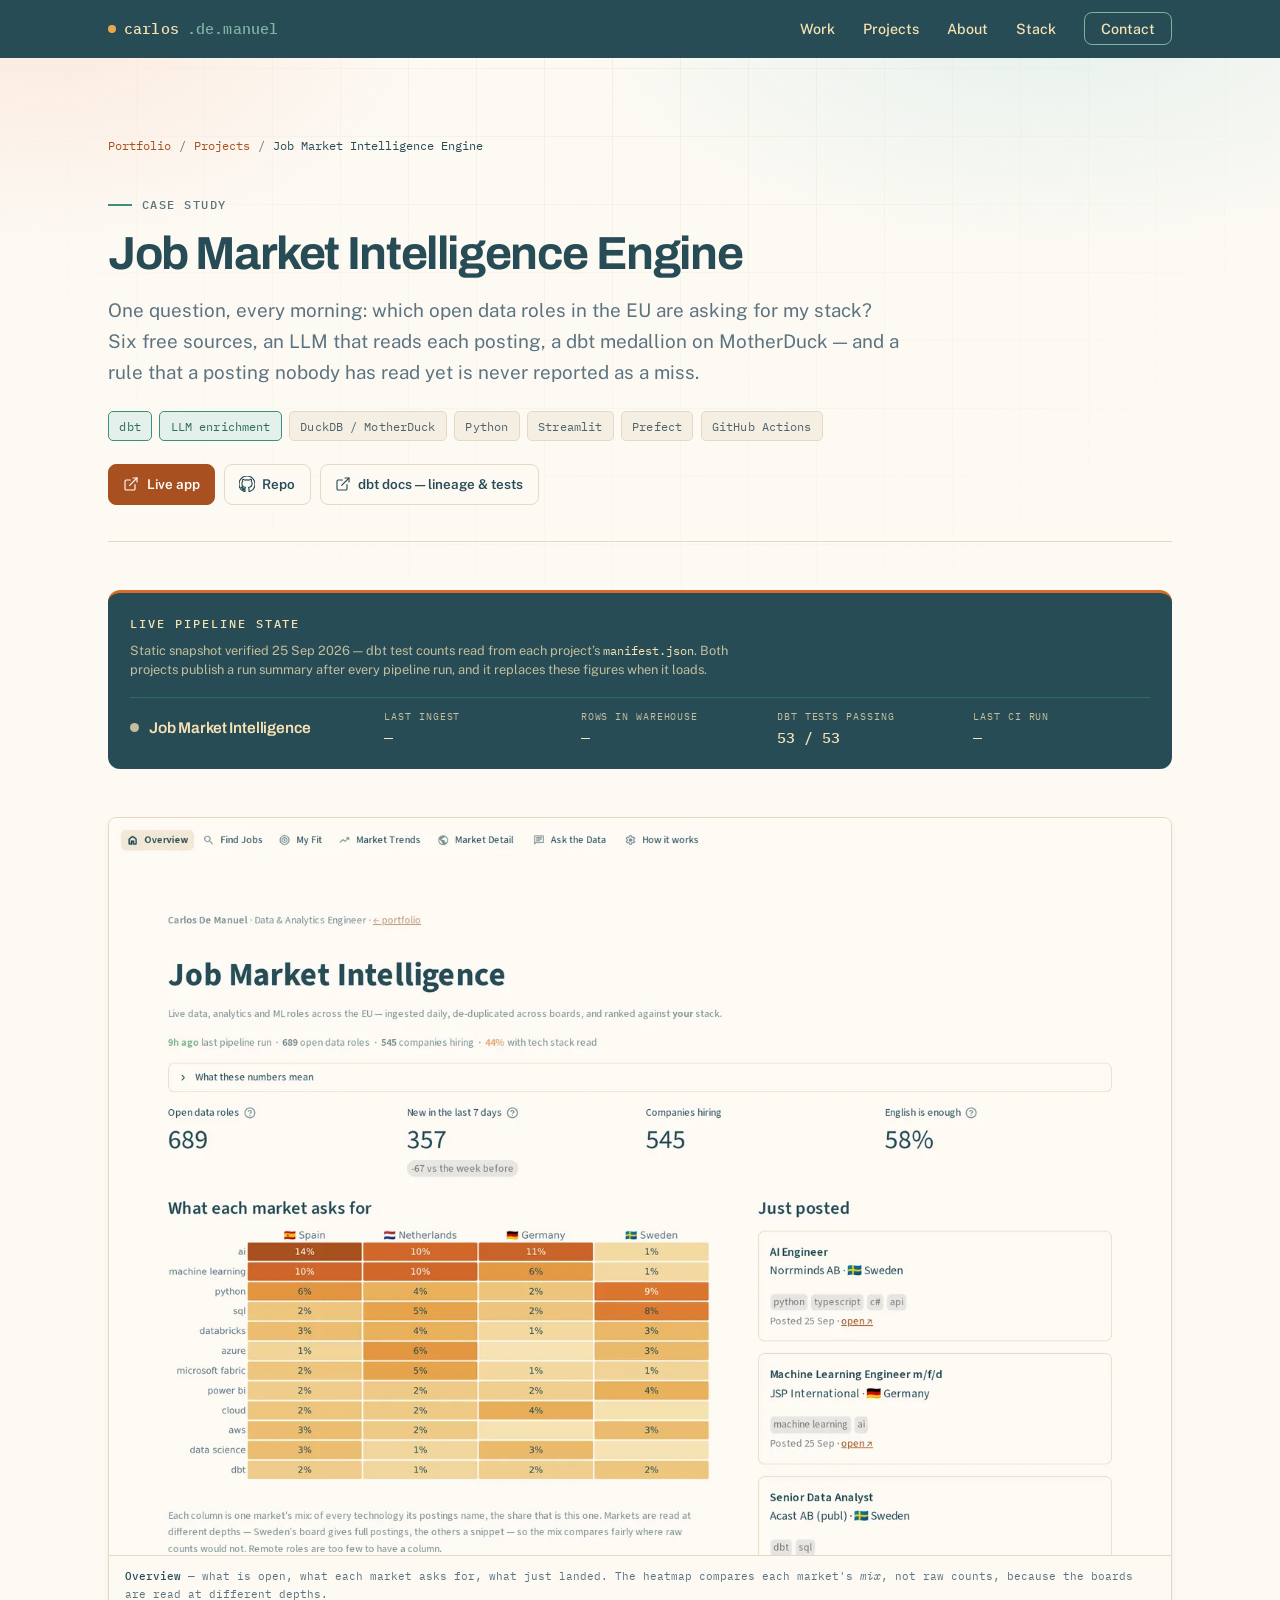
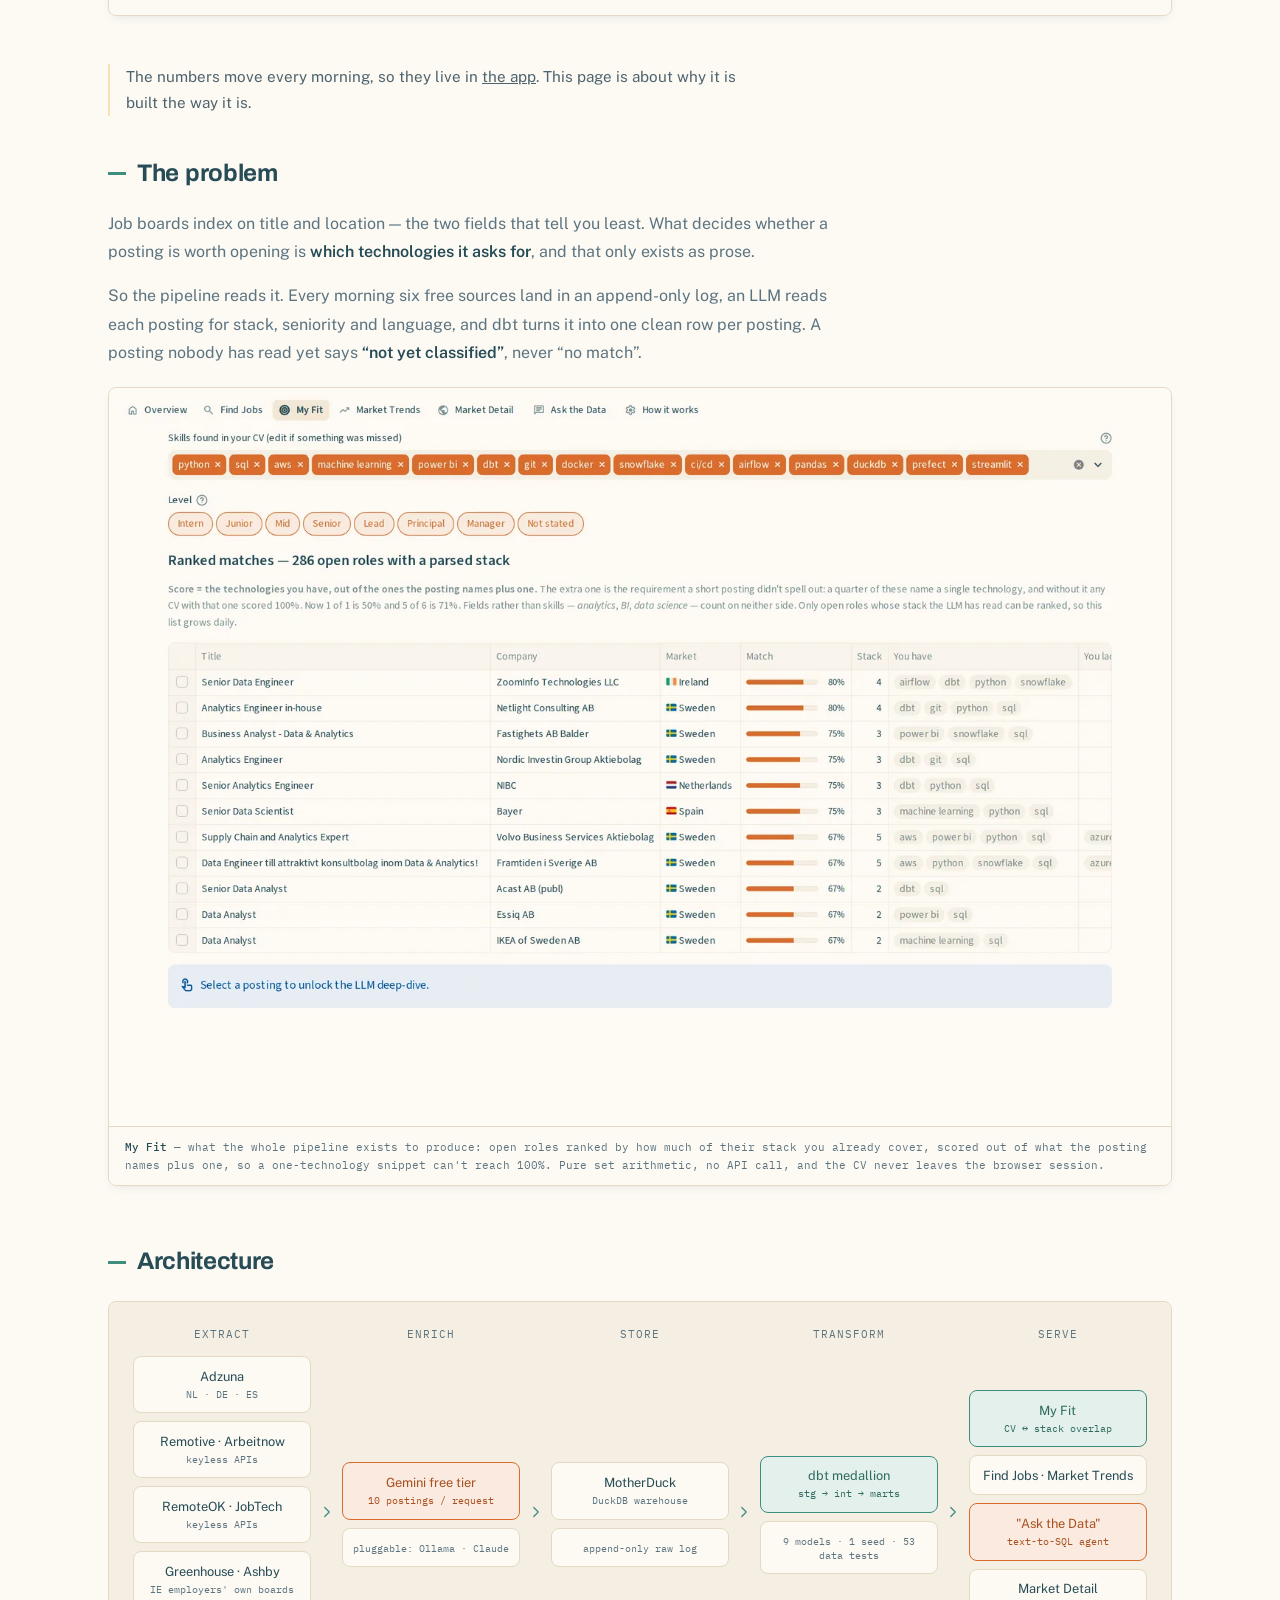
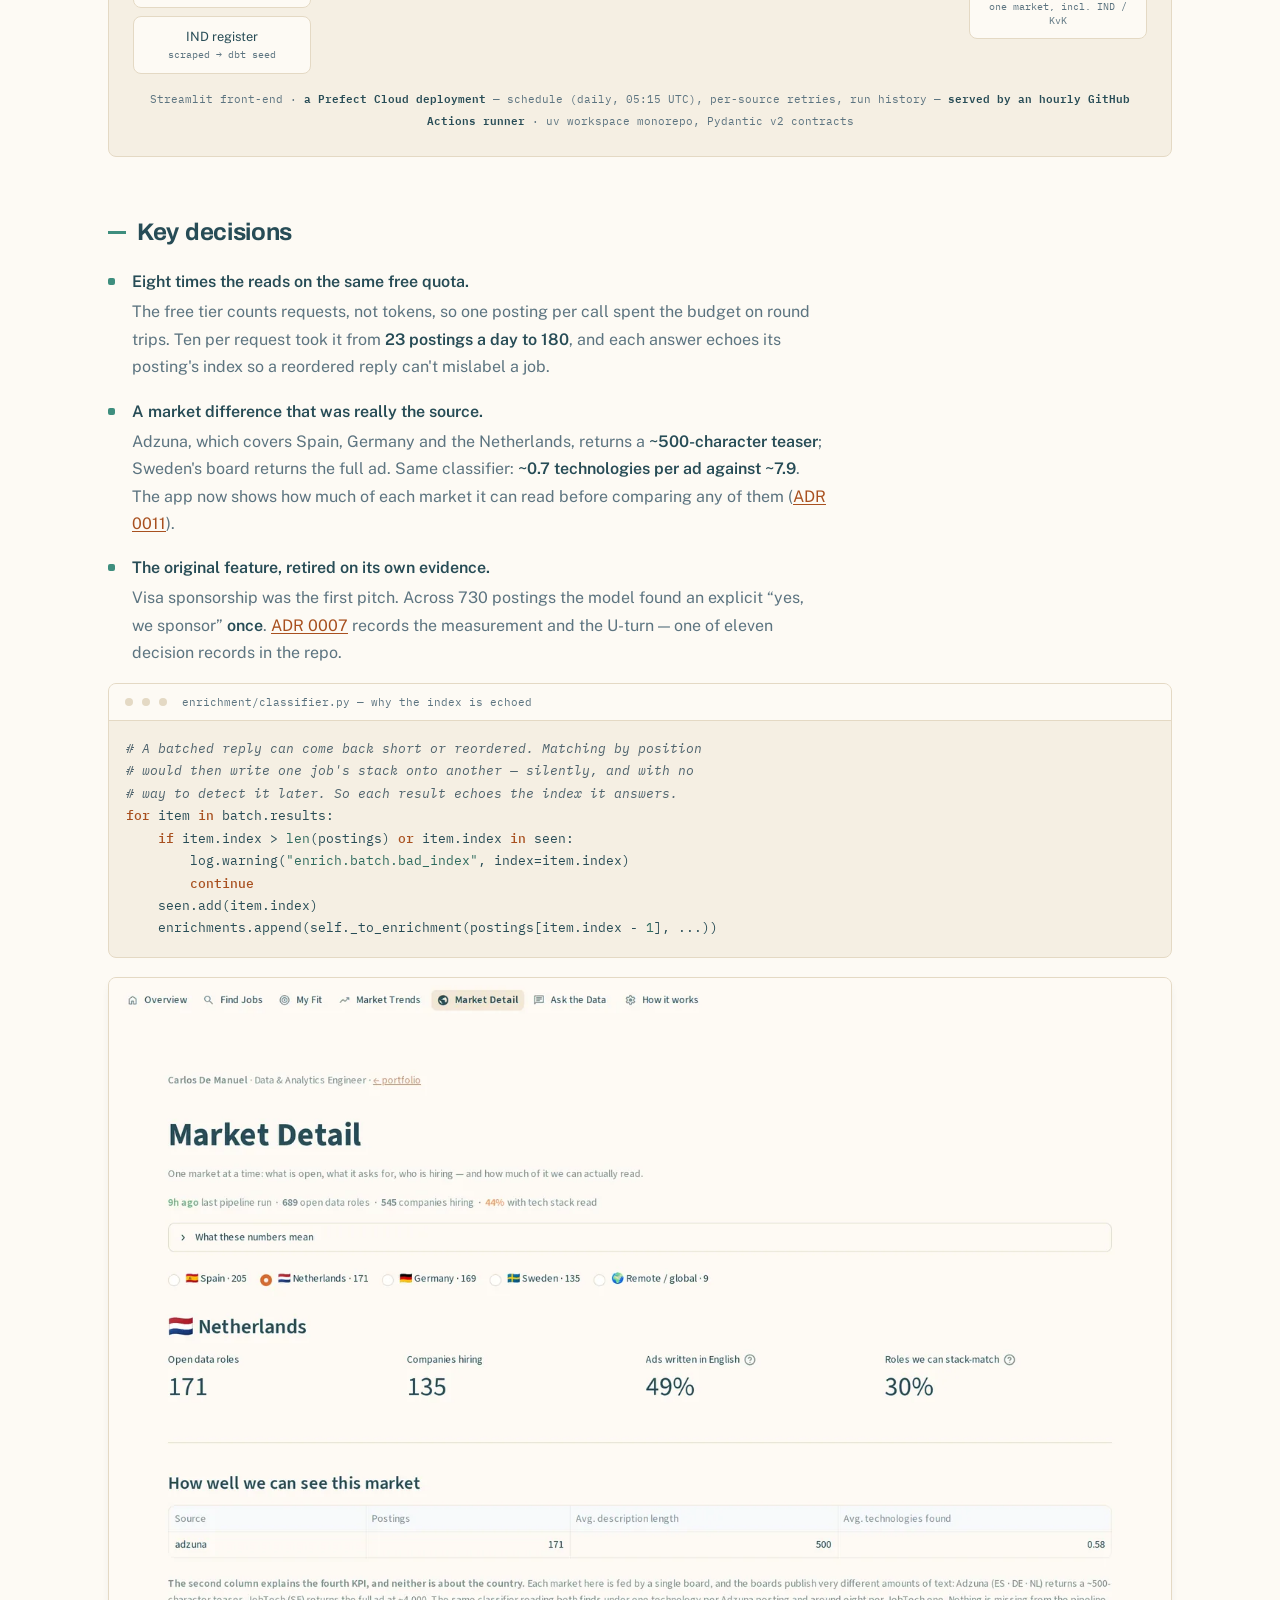
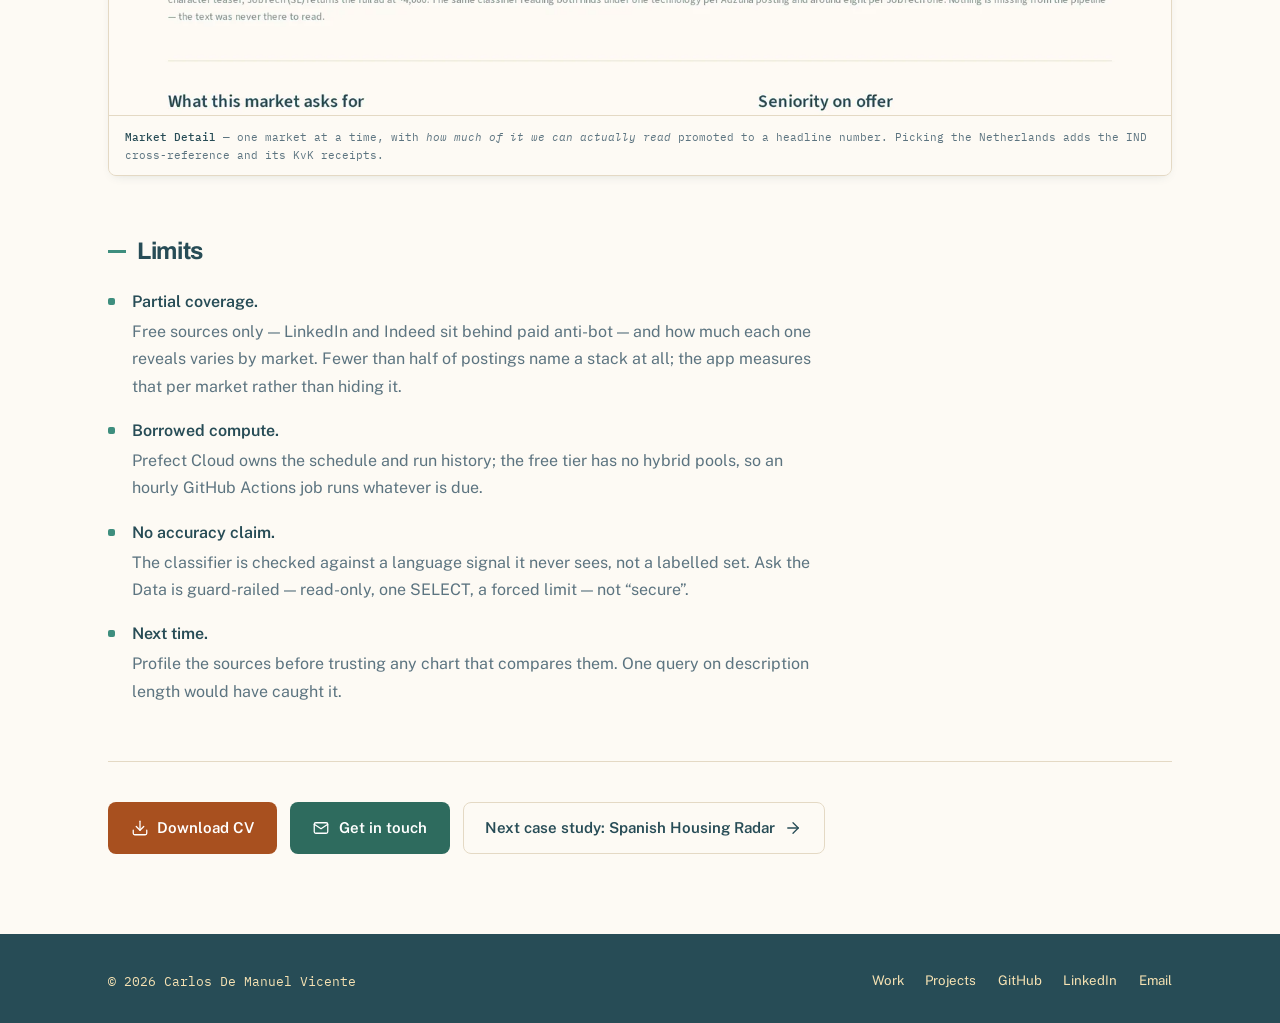
==== commit 95d1ed16: "feat(cv): generate every CV variant from one source The CV was a hand-edited PDF with no source in t" ====
--- a/projects/job-market-intelligence/index.html
+++ b/projects/job-market-intelligence/index.html
@@ -238,7 +238,7 @@
                 </div>
 
                 <div class="case-foot">
-                    <a class="btn btn-primary" href="../../cv/carlos-de-manuel-analytics-engineer.pdf" download>
+                    <a class="btn btn-primary" href="../../cv/carlos-de-manuel-cv.pdf" download>
                         <svg aria-hidden="true" focusable="false" class="icon" viewBox="0 0 24 24"><path d="M21 15v4a2 2 0 0 1-2 2H5a2 2 0 0 1-2-2v-4"/><polyline points="7 10 12 15 17 10"/><line x1="12" y1="15" x2="12" y2="3"/></svg>
                         Download CV
                         <span class="visually-hidden">(PDF)</span>
--- a/styles.css
+++ b/styles.css
@@ -500,6 +500,7 @@
 }
 .exp-head { display: flex; flex-wrap: wrap; justify-content: space-between; gap: 0.75rem; align-items: baseline; margin-bottom: 0.4rem; }
 .exp-role { font-family: var(--font-display); font-size: 1.28rem; font-weight: 700; letter-spacing: -0.02em; }
+.exp-role .exp-official { font-family: var(--font-body); font-size: 0.86rem; font-weight: 400; letter-spacing: 0; color: var(--ink-muted-2); white-space: nowrap; }
 .exp-company { color: var(--teal-700); font-weight: 500; font-size: 0.98rem; margin-top: 0.15rem; }
 .exp-date {
     font-family: var(--font-mono);
@@ -1030,6 +1031,10 @@
 
 /* ---------- Contact ---------- */
 .contact { text-align: center; }
+/* 404.html reuses the contact band; it is the only thing on the page. */
+.not-found { min-height: 100vh; display: flex; align-items: center; padding-top: 6rem; }
+.not-found .eyebrow { justify-content: center; }
+.not-found h1 { font-family: var(--font-display); font-size: clamp(1.9rem, 5vw, 2.8rem); font-weight: 700; letter-spacing: -0.03em; color: var(--ink); margin: 0.8rem 0 1rem; }
 .contact .container { max-width: 720px; }
 .contact h2 { font-family: var(--font-display); font-size: clamp(1.9rem, 5vw, 3rem); font-weight: 700; letter-spacing: -0.03em; margin-bottom: 1.1rem; color: var(--ink); }
 .contact p { color: var(--ink-muted); font-size: 1.05rem; line-height: 1.75; margin-bottom: 2rem; }
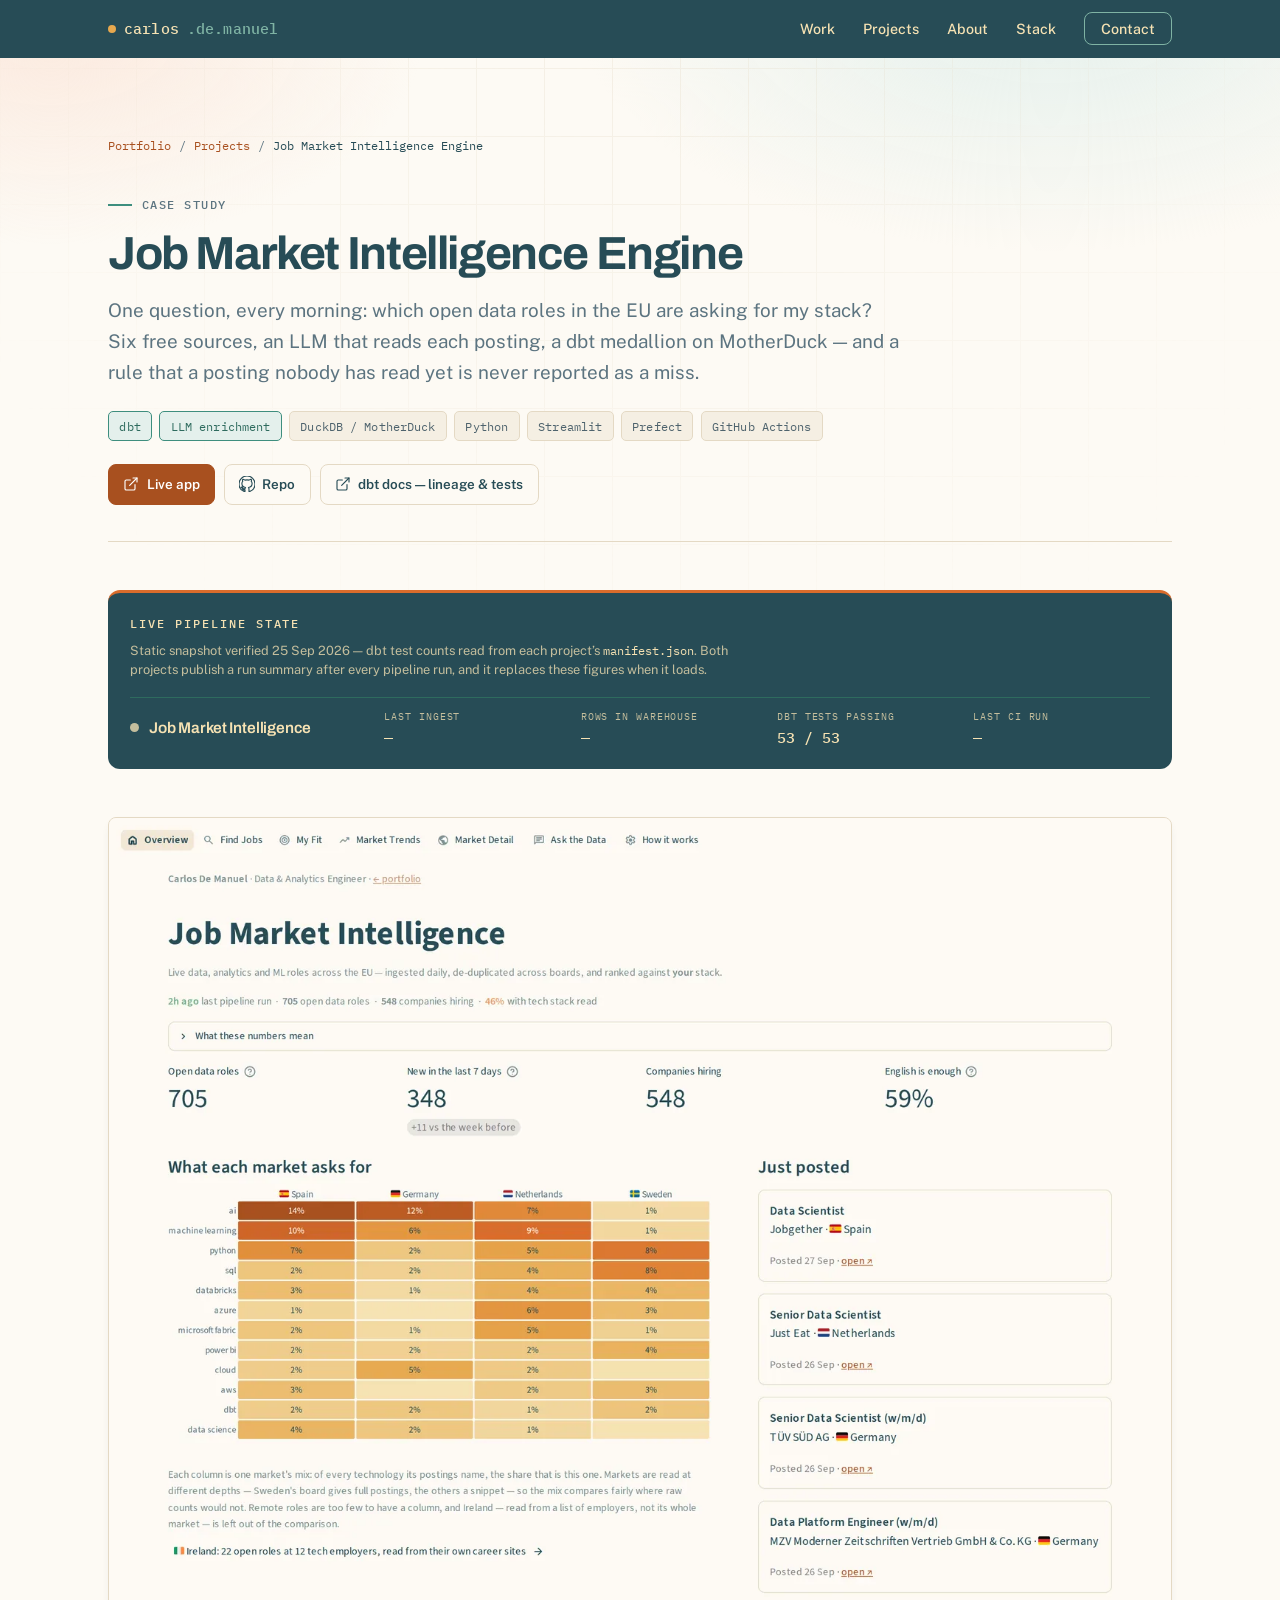
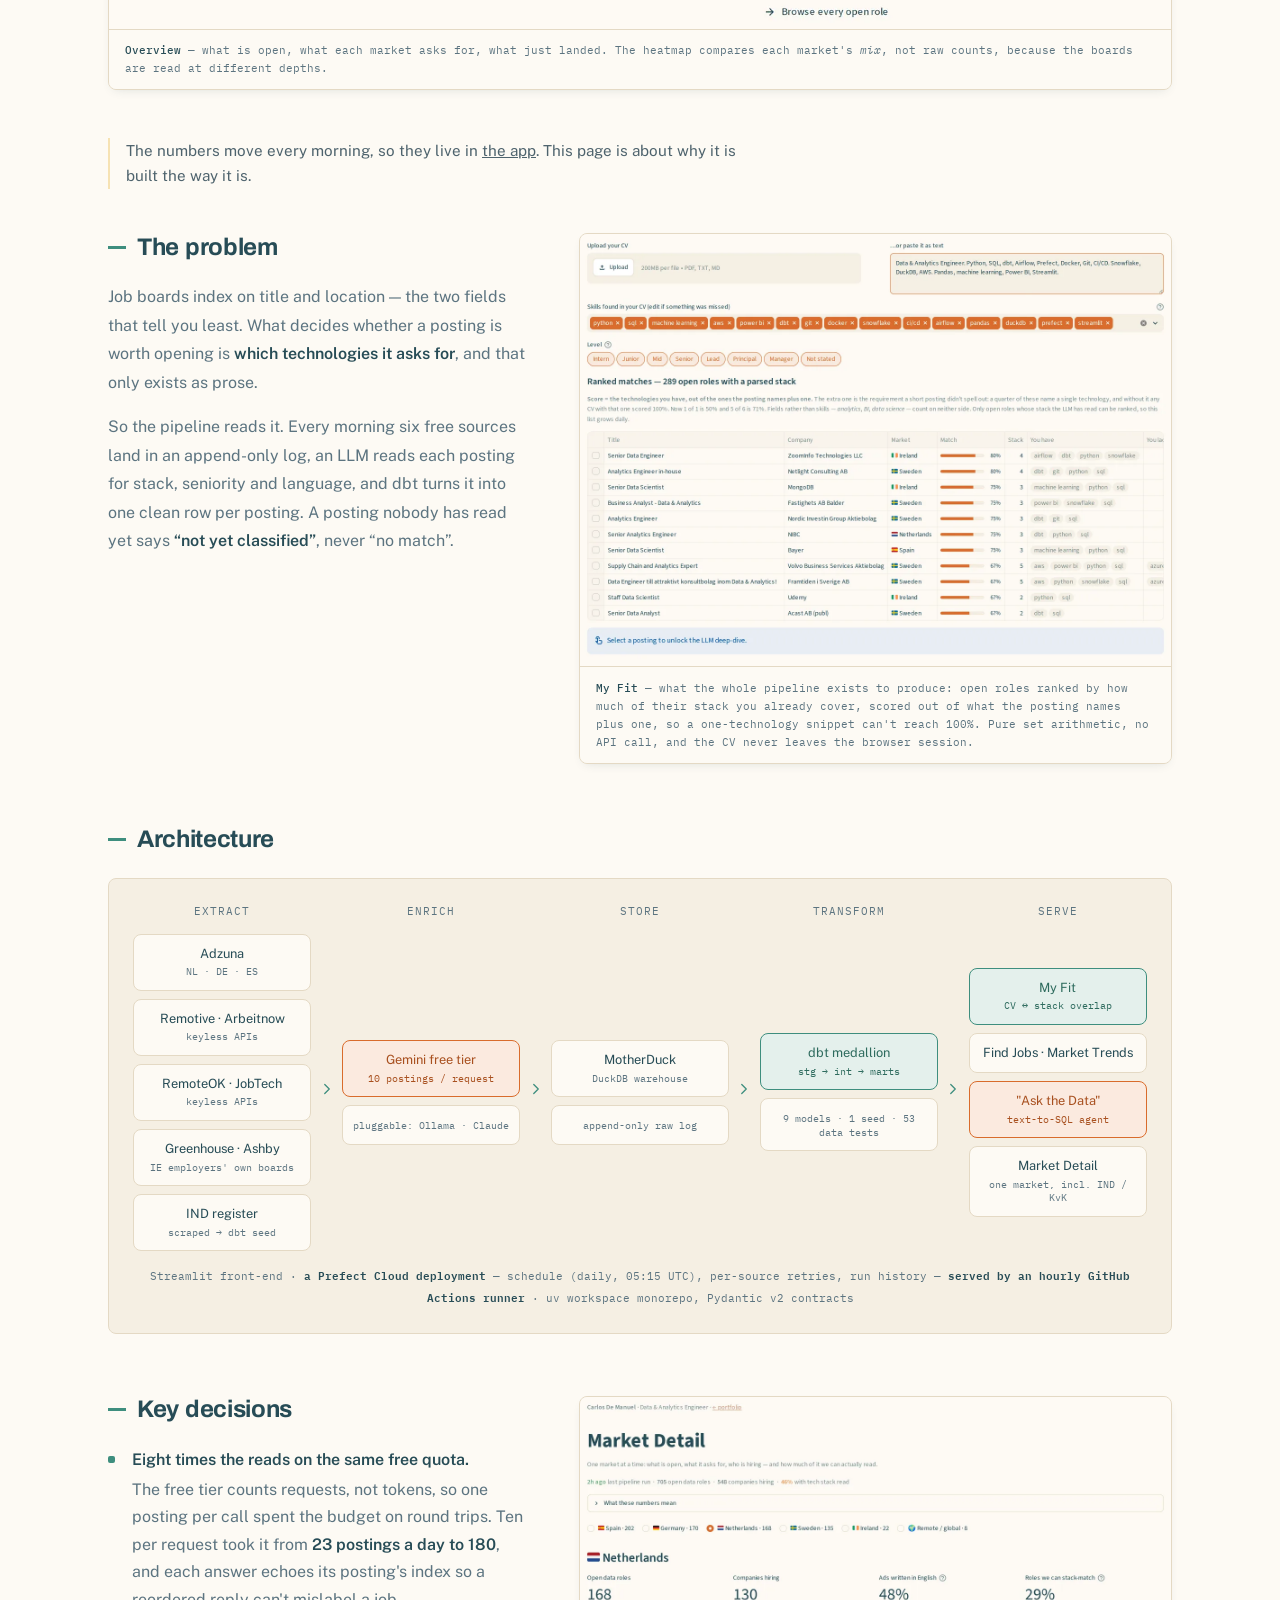
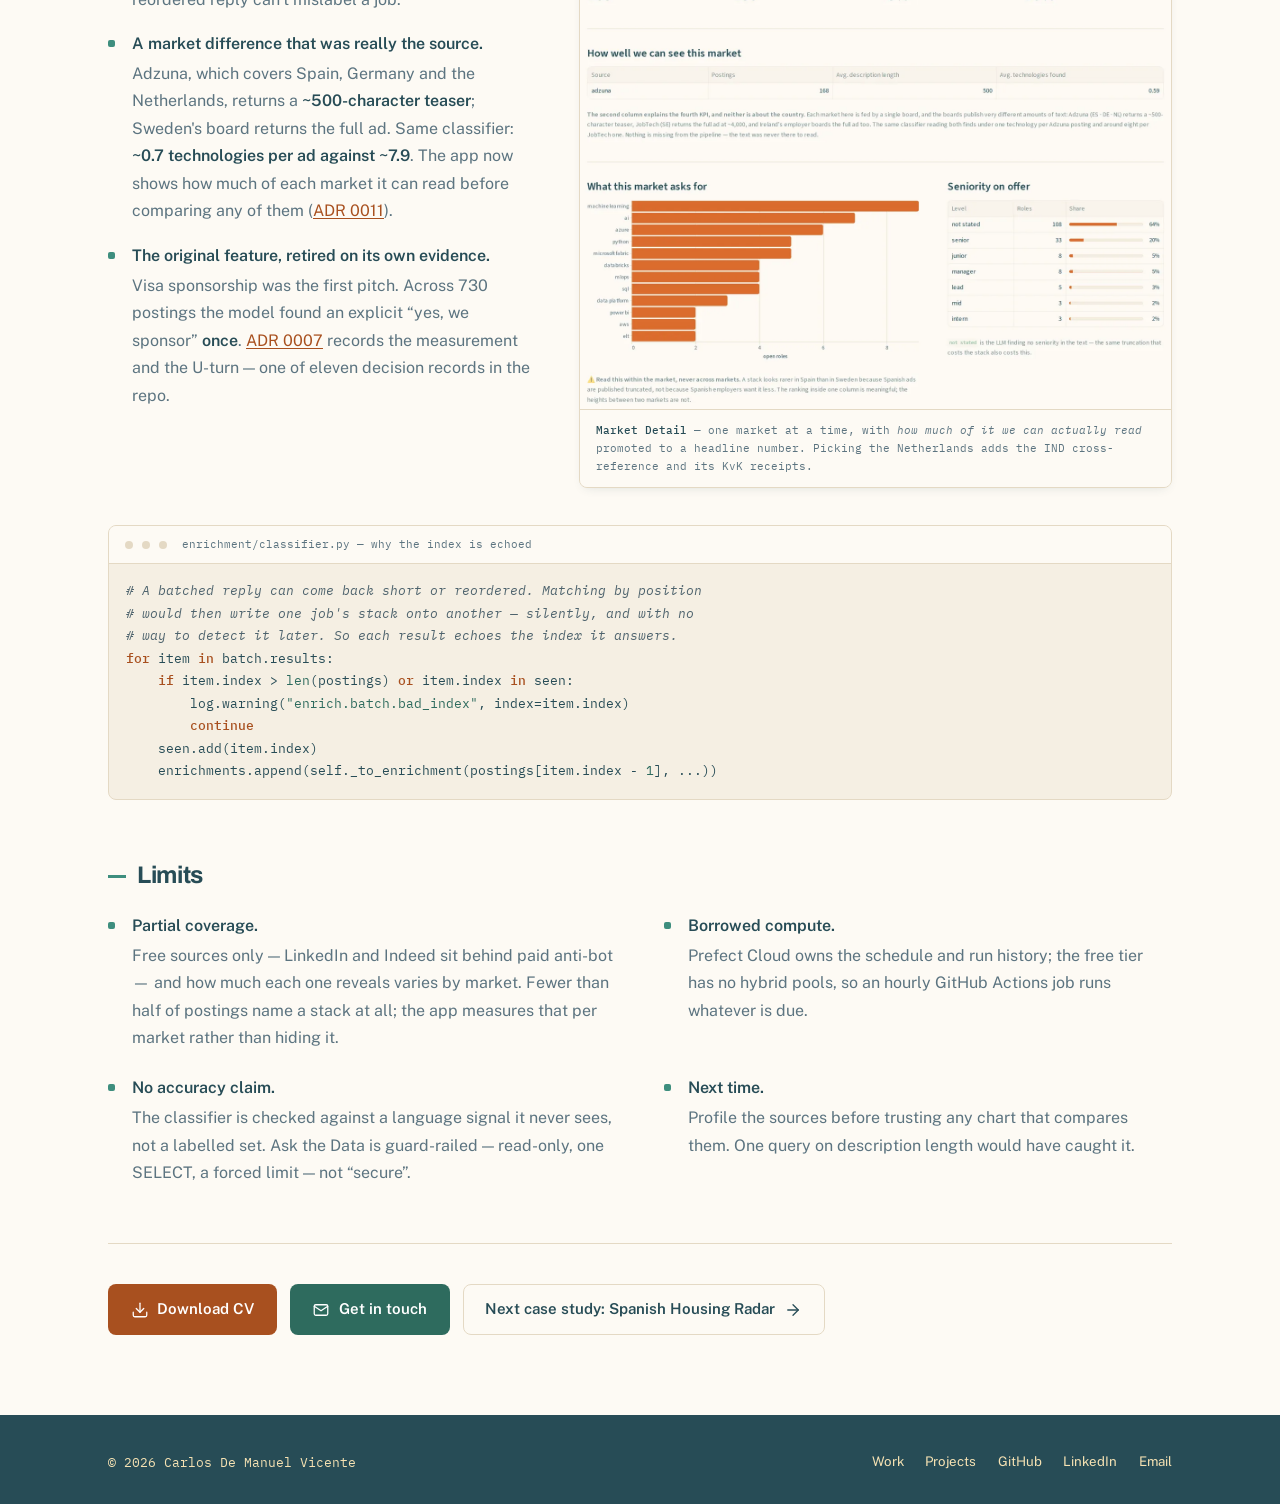
==== commit 30bfe35b: "fix(case studies): figures beside the prose, cut where a section ends A full-width screenshot under " ====
--- a/projects/job-market-intelligence/index.html
+++ b/projects/job-market-intelligence/index.html
@@ -131,19 +131,21 @@
                 </section>
 
                 <figure class="shot shot-lead">
-                    <img src="../../images/jmi/home.webp" alt="The app's Overview page: headline counts of open roles and new arrivals, a heatmap of the stack mix each market asks for, the newest postings as cards, and a chart of new roles day by day." width="1440" height="1000" fetchpriority="high" decoding="async">
+                    <img src="../../images/jmi/home.webp" alt="The app's Overview page: headline counts of open roles and new arrivals, a heatmap of the stack mix each market asks for, a link to the Irish employer sample, and the newest postings as cards." width="1440" height="1100" fetchpriority="high" decoding="async">
                     <figcaption><strong>Overview</strong> — what is open, what each market asks for, what just landed. The heatmap compares each market's <em>mix</em>, not raw counts, because the boards are read at different depths.</figcaption>
                 </figure>
 
                 <div class="case-body">
                     <p class="case-note">The numbers move every morning, so they live in <a href="https://job-market-intelligence-carlosdmv7.streamlit.app/" target="_blank" rel="noopener">the app<span class="visually-hidden"> (opens in a new tab)</span></a>. This page is about why it is built the way it is.</p>
 
-                    <div class="case-block">
-                        <h2 class="block-label">The problem</h2>
-                        <p>Job boards index on title and location — the two fields that tell you least. What decides whether a posting is worth opening is <strong>which technologies it asks for</strong>, and that only exists as prose.</p>
-                        <p>So the pipeline reads it. Every morning six free sources land in an append-only log, an LLM reads each posting for stack, seniority and language, and dbt turns it into one clean row per posting. A posting nobody has read yet says <strong>“not yet classified”</strong>, never “no match”.</p>
+                    <div class="case-block case-split">
+                        <div class="case-text">
+                            <h2 class="block-label">The problem</h2>
+                            <p>Job boards index on title and location — the two fields that tell you least. What decides whether a posting is worth opening is <strong>which technologies it asks for</strong>, and that only exists as prose.</p>
+                            <p>So the pipeline reads it. Every morning six free sources land in an append-only log, an LLM reads each posting for stack, seniority and language, and dbt turns it into one clean row per posting. A posting nobody has read yet says <strong>“not yet classified”</strong>, never “no match”.</p>
+                        </div>
                         <figure class="shot">
-                            <img src="../../images/jmi/my-fit.webp" alt="The My Fit page: skills detected from a pasted CV shown as removable chips, a level filter, then open roles ranked by how much of each one's stack the CV covers, with the matched technologies listed per row." width="1440" height="1000" loading="lazy" decoding="async">
+                            <a class="shot-zoom" href="../../images/jmi/my-fit.webp"><img src="../../images/jmi/my-fit.webp" alt="The My Fit page: a pasted CV, the skills detected in it shown as removable chips, a level filter, then open roles ranked by how much of each one's stack the CV covers, with the matched technologies listed per row." width="1312" height="960" loading="lazy" decoding="async"></a>
                             <figcaption><strong>My Fit</strong> — what the whole pipeline exists to produce: open roles ranked by how much of their stack you already cover, scored out of what the posting names plus one, so a one-technology snippet can't reach 100%. Pure set arithmetic, no API call, and the CV never leaves the browser session.</figcaption>
                         </figure>
                     </div>
@@ -201,14 +203,20 @@
                         </div>
                     </div>
 
-                    <div class="case-block">
-                        <h2 class="block-label">Key decisions</h2>
-                        <ul class="decision-list">
-                            <li><strong>Eight times the reads on the same free quota.</strong> The free tier counts requests, not tokens, so one posting per call spent the budget on round trips. Ten per request took it from <strong>23 postings a day to 180</strong>, and each answer echoes its posting's index so a reordered reply can't mislabel a job.</li>
-                            <li><strong>A market difference that was really the source.</strong> Adzuna, which covers Spain, Germany and the Netherlands, returns a <strong>~500-character teaser</strong>; Sweden's board returns the full ad. Same classifier: <strong>~0.7 technologies per ad against ~7.9</strong>. The app now shows how much of each market it can read before comparing any of them (<a href="https://github.com/carlosdmv7/job-market-intelligence/blob/main/docs/adr/0011-market-detail-absorbs-the-visa-page.md" target="_blank" rel="noopener">ADR 0011</a>).</li>
-                            <li><strong>The original feature, retired on its own evidence.</strong> Visa sponsorship was the first pitch. Across 730 postings the model found an explicit “yes, we sponsor” <strong>once</strong>. <a href="https://github.com/carlosdmv7/job-market-intelligence/blob/main/docs/adr/0007-fit-first-and-batched-enrichment.md" target="_blank" rel="noopener">ADR 0007</a> records the measurement and the U-turn — one of eleven decision records in the repo.</li>
-                        </ul>
-                        <div class="code">
+                    <div class="case-block case-split">
+                        <div class="case-text">
+                            <h2 class="block-label">Key decisions</h2>
+                            <ul class="decision-list">
+                                <li><strong>Eight times the reads on the same free quota.</strong> The free tier counts requests, not tokens, so one posting per call spent the budget on round trips. Ten per request took it from <strong>23 postings a day to 180</strong>, and each answer echoes its posting's index so a reordered reply can't mislabel a job.</li>
+                                <li><strong>A market difference that was really the source.</strong> Adzuna, which covers Spain, Germany and the Netherlands, returns a <strong>~500-character teaser</strong>; Sweden's board returns the full ad. Same classifier: <strong>~0.7 technologies per ad against ~7.9</strong>. The app now shows how much of each market it can read before comparing any of them (<a href="https://github.com/carlosdmv7/job-market-intelligence/blob/main/docs/adr/0011-market-detail-absorbs-the-visa-page.md" target="_blank" rel="noopener">ADR 0011</a>).</li>
+                                <li><strong>The original feature, retired on its own evidence.</strong> Visa sponsorship was the first pitch. Across 730 postings the model found an explicit “yes, we sponsor” <strong>once</strong>. <a href="https://github.com/carlosdmv7/job-market-intelligence/blob/main/docs/adr/0007-fit-first-and-batched-enrichment.md" target="_blank" rel="noopener">ADR 0007</a> records the measurement and the U-turn — one of eleven decision records in the repo.</li>
+                            </ul>
+                        </div>
+                        <figure class="shot">
+                            <a class="shot-zoom" href="../../images/jmi/market-detail.webp"><img src="../../images/jmi/market-detail.webp" alt="The Market Detail page on the Netherlands: four KPI tiles for open roles, companies, share of ads in English and share of roles with a parsed stack, above a table breaking down each source's description length and the technologies found per ad, then the stacks and seniority levels the market asks for." width="1312" height="1360" loading="lazy" decoding="async"></a>
+                            <figcaption><strong>Market Detail</strong> — one market at a time, with <em>how much of it we can actually read</em> promoted to a headline number. Picking the Netherlands adds the IND cross-reference and its KvK receipts.</figcaption>
+                        </figure>
+                        <div class="code case-wide">
                             <div class="code-head"><span class="dot"></span><span class="dot"></span><span class="dot"></span>&nbsp;enrichment/classifier.py — why the index is echoed</div>
                             <pre><code><span class="c"># A batched reply can come back short or reordered. Matching by position</span>
 <span class="c"># would then write one job's stack onto another — silently, and with no</span>
@@ -220,15 +228,11 @@
     seen.add(item.index)
     enrichments.append(self._to_enrichment(postings[item.index - <span class="f">1</span>], ...))</code></pre>
                         </div>
-                        <figure class="shot">
-                            <img src="../../images/jmi/market-detail.webp" alt="The Market Detail page on the Netherlands: four KPI tiles for open roles, companies, share of ads in English and share of roles with a parsed stack, above a table breaking down each source's description length and the technologies found per ad." width="1440" height="1000" loading="lazy" decoding="async">
-                            <figcaption><strong>Market Detail</strong> — one market at a time, with <em>how much of it we can actually read</em> promoted to a headline number. Picking the Netherlands adds the IND cross-reference and its KvK receipts.</figcaption>
-                        </figure>
                     </div>
 
                     <div class="case-block">
                         <h2 class="block-label">Limits</h2>
-                        <ul class="decision-list">
+                        <ul class="decision-list cols-2">
                             <li><strong>Partial coverage.</strong> Free sources only — LinkedIn and Indeed sit behind paid anti-bot — and how much each one reveals varies by market. Fewer than half of postings name a stack at all; the app measures that per market rather than hiding it.</li>
                             <li><strong>Borrowed compute.</strong> Prefect Cloud owns the schedule and run history; the free tier has no hybrid pools, so an hourly GitHub Actions job runs whatever is due.</li>
                             <li><strong>No accuracy claim.</strong> The classifier is checked against a language signal it never sees, not a labelled set. Ask the Data is guard-railed — read-only, one SELECT, a forced limit — not “secure”.</li>
--- a/styles.css
+++ b/styles.css
@@ -500,7 +500,6 @@
 }
 .exp-head { display: flex; flex-wrap: wrap; justify-content: space-between; gap: 0.75rem; align-items: baseline; margin-bottom: 0.4rem; }
 .exp-role { font-family: var(--font-display); font-size: 1.28rem; font-weight: 700; letter-spacing: -0.02em; }
-.exp-role .exp-official { font-family: var(--font-body); font-size: 0.86rem; font-weight: 400; letter-spacing: 0; color: var(--ink-muted-2); white-space: nowrap; }
 .exp-company { color: var(--teal-700); font-weight: 500; font-size: 0.98rem; margin-top: 0.15rem; }
 .exp-date {
     font-family: var(--font-mono);
@@ -661,8 +660,8 @@
    the screen empty and made a long page feel longer. The container now matches
    the rest of the site; prose still caps at 72ch because that is a reading
    limit, not a layout one, so the width goes to full-bleed figures instead of
-   longer lines. Blocks stack — heading, prose, figure — rather than sitting
-   beside a label rail, which put a block's second paragraph in the rail. */
+   longer lines. There is no label rail (it put a block's second paragraph in
+   the rail); a block pairs its prose with its figure instead, see .case-split. */
 .case-page .container { max-width: var(--maxw); }
 
 .breadcrumb {
@@ -845,6 +844,31 @@
 }
 .shot figcaption strong { color: var(--ink); font-weight: 500; }
 .shot-lead { margin: 2rem 0 3rem; }
+.shot-zoom { display: block; cursor: zoom-in; }
+
+/* A block with a figure sets it beside the prose on a wide screen. Stacked,
+   a full-width screenshot under 72ch of text left the text ending halfway
+   across the image and the right of the page empty beside it. Side figures
+   are cropped to the app's content column so they stay legible at ~590px,
+   and each links to the full image. .case-wide spans both columns. */
+.case-split { display: grid; row-gap: 1.2rem; }
+.case-split > .shot, .case-split > .code { margin-top: 0; }
+@media (min-width: 1000px) {
+    .case-split {
+        grid-template-columns: minmax(0, 5fr) minmax(0, 7fr);
+        column-gap: 3rem;
+        row-gap: 2rem;
+        align-items: start;
+    }
+    .case-split .case-wide { grid-column: 1 / -1; }
+    /* the figure's top edge lines up with the heading's text, not its margin */
+    .case-split > .shot, .case-split > .code { margin-top: 0.35rem; }
+
+    .decision-list.cols-2,
+    .decision-list.cols-3 { display: grid; column-gap: 3rem; row-gap: 1.4rem; }
+    .decision-list.cols-2 { grid-template-columns: repeat(2, minmax(0, 1fr)); }
+    .decision-list.cols-3 { grid-template-columns: repeat(3, minmax(0, 1fr)); }
+}
 
 /* ---------- Architecture diagram (HTML/CSS flow) ---------- */
 .arch {
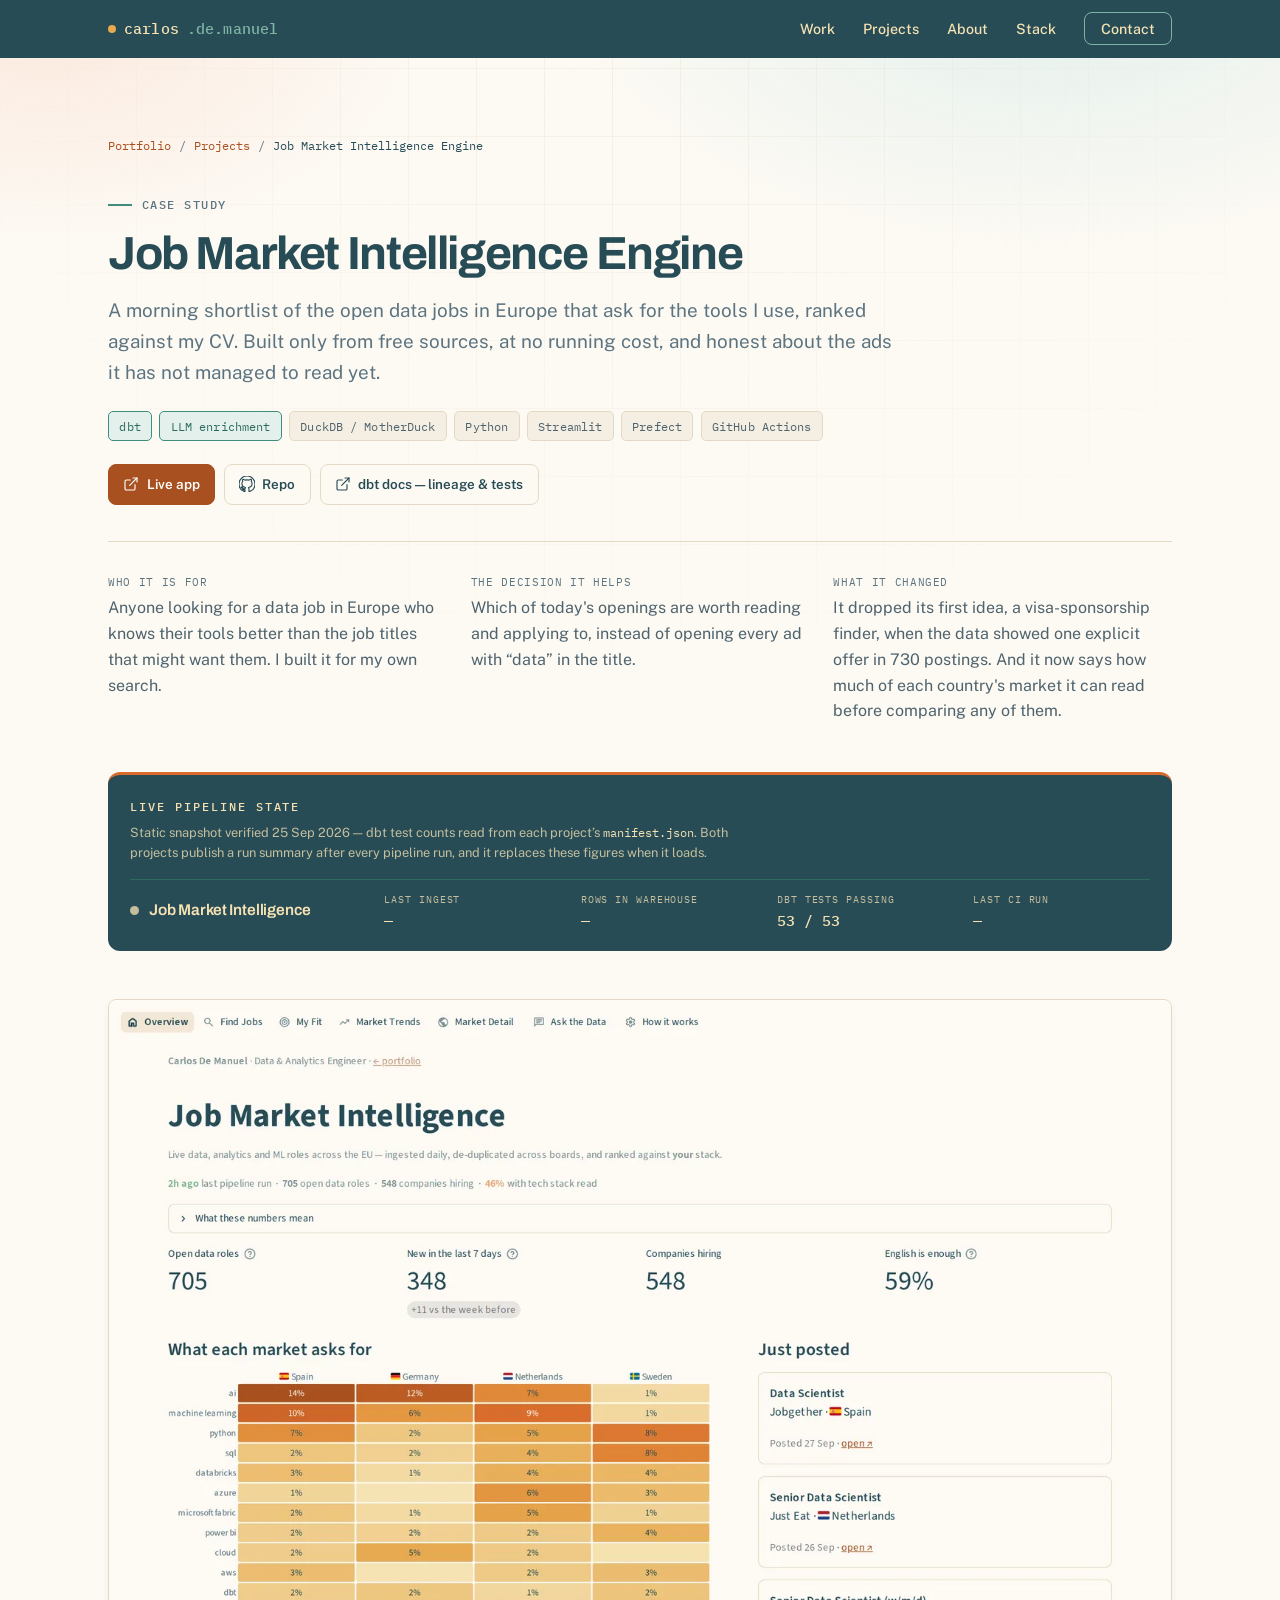
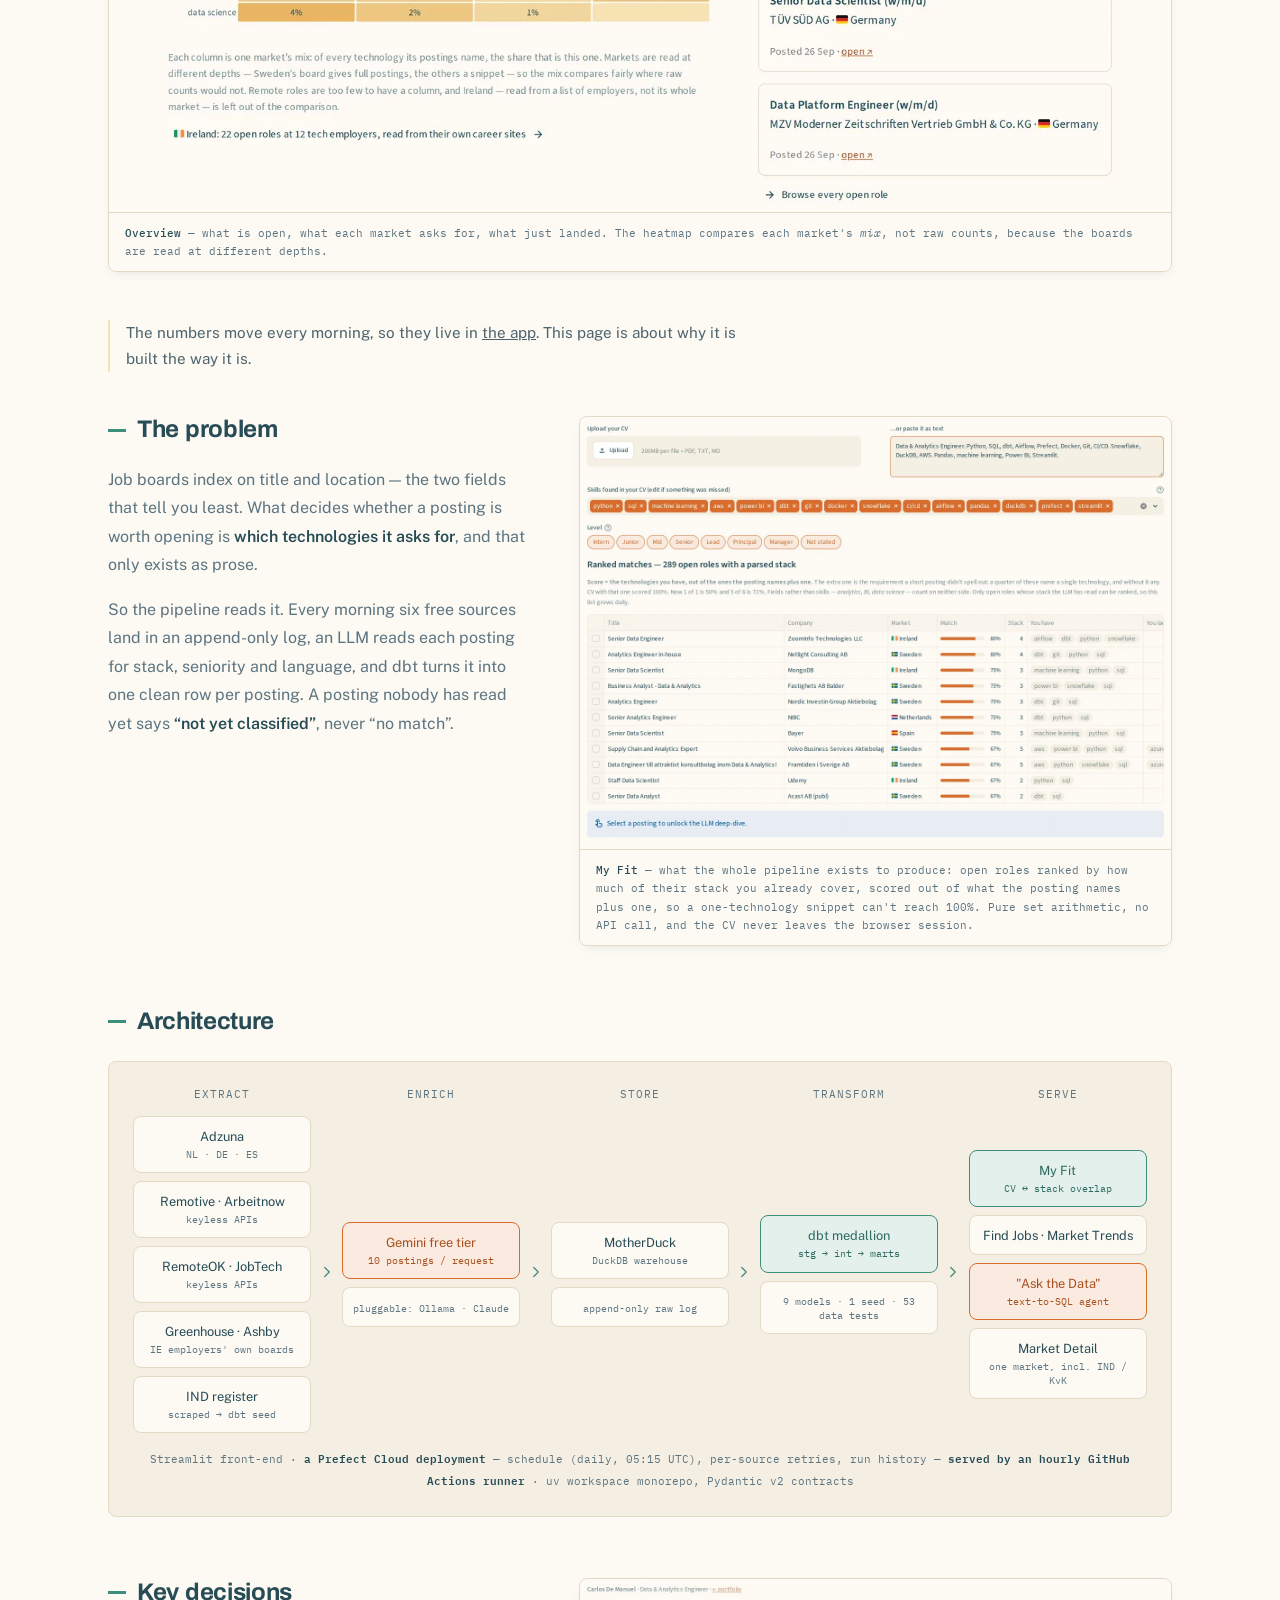
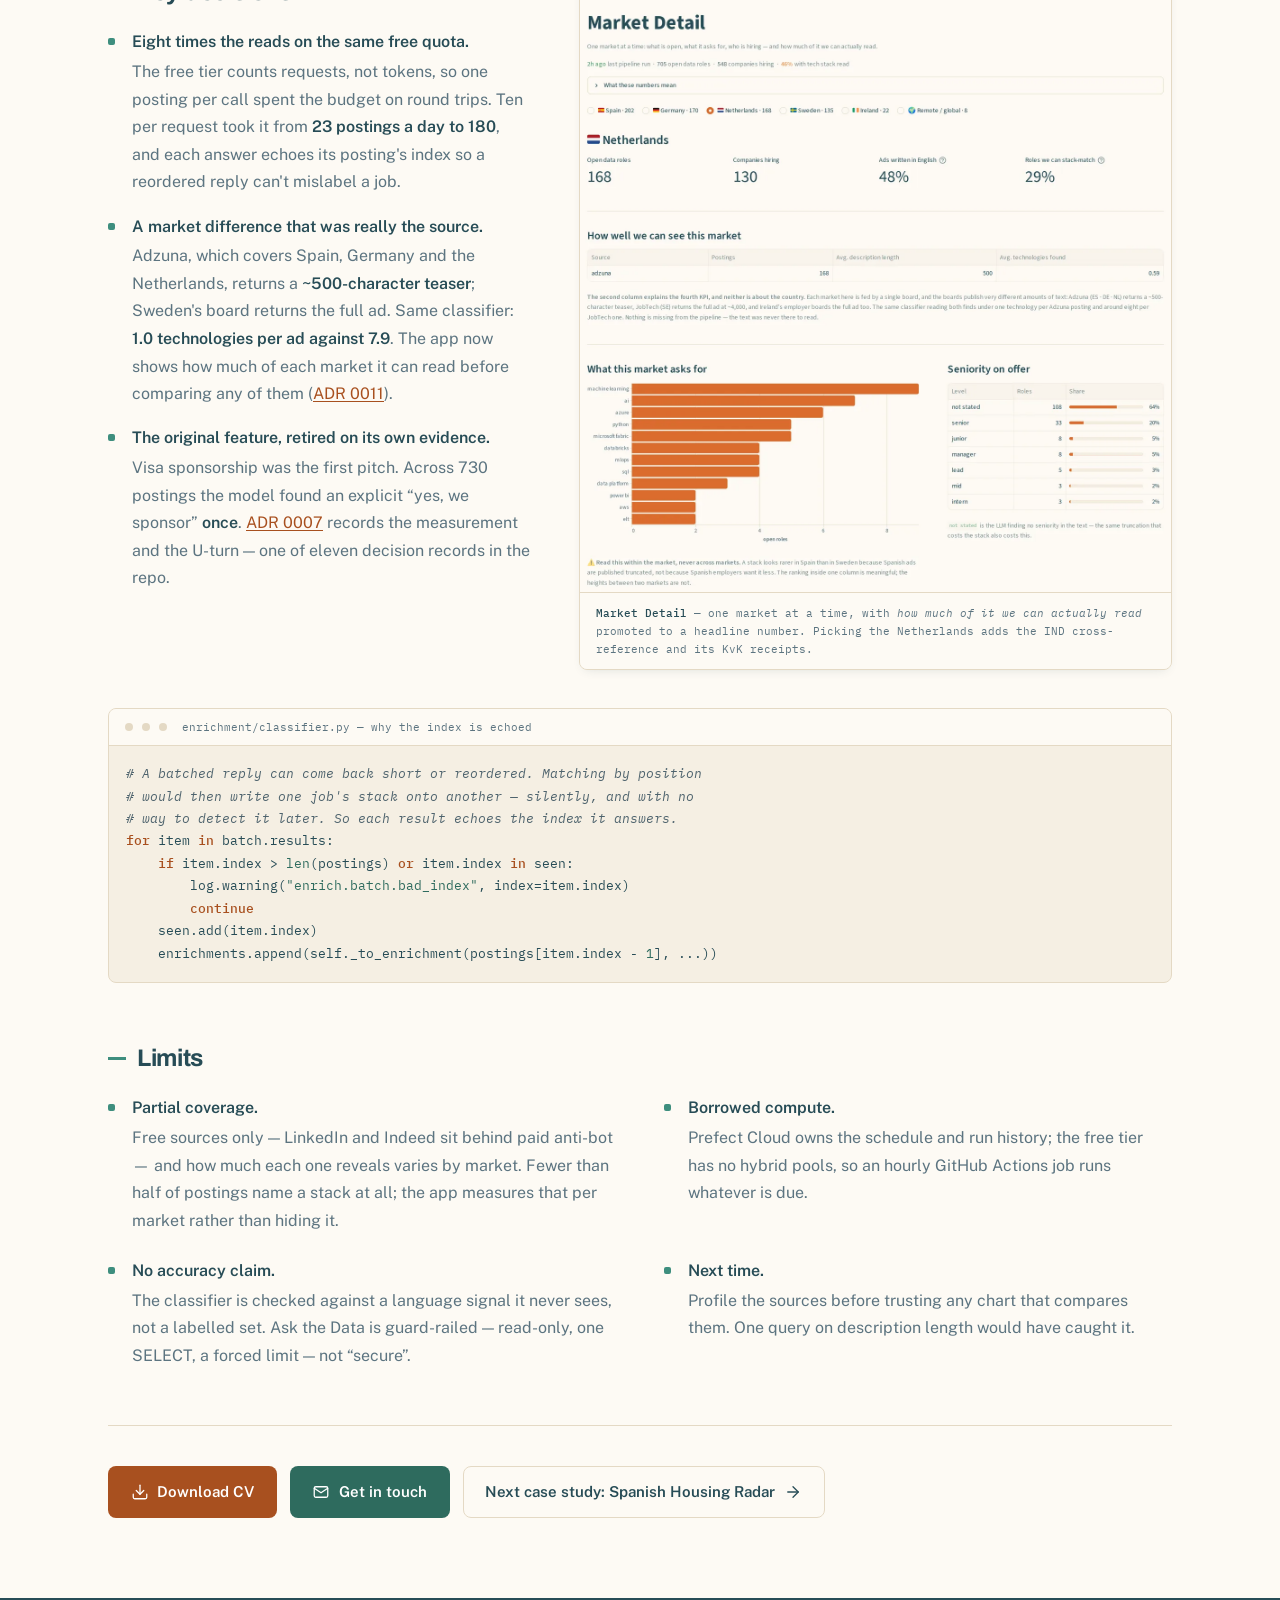
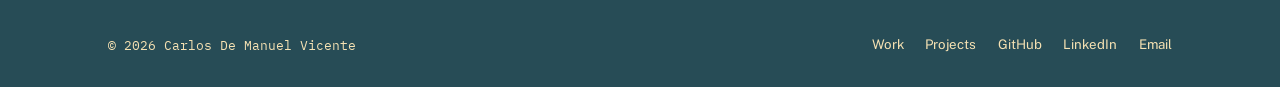
==== commit 688b2b58: "docs: lead each project with its question, problem and finding The project cards read as a list of t" ====
--- a/projects/job-market-intelligence/index.html
+++ b/projects/job-market-intelligence/index.html
@@ -65,7 +65,7 @@
                 <header class="case-hero">
                     <span class="eyebrow">Case study</span>
                     <h1>Job Market Intelligence Engine</h1>
-                    <p class="case-lede">One question, every morning: which open data roles in the EU are asking for my stack? Six free sources, an LLM that reads each posting, a dbt medallion on MotherDuck — and a rule that a posting nobody has read yet is never reported as a miss.</p>
+                    <p class="case-lede">A morning shortlist of the open data jobs in Europe that ask for the tools I use, ranked against my CV. Built only from free sources, at no running cost, and honest about the ads it has not managed to read yet.</p>
                     <div class="tags">
                         <span class="tag accent">dbt</span>
                         <span class="tag accent">LLM enrichment</span>
@@ -94,6 +94,12 @@
                     </div>
                 </header>
 
+                <dl class="project-story case-brief">
+                    <div><dt>Who it is for</dt><dd>Anyone looking for a data job in Europe who knows their tools better than the job titles that might want them. I built it for my own search.</dd></div>
+                    <div><dt>The decision it helps</dt><dd>Which of today's openings are worth reading and applying to, instead of opening every ad with “data” in the title.</dd></div>
+                    <div><dt>What it changed</dt><dd>It dropped its first idea, a visa-sponsorship finder, when the data showed one explicit offer in 730 postings. And it now says how much of each country's market it can read before comparing any of them.</dd></div>
+                </dl>
+
                 <!-- Freshness strip: live pipeline state, static fallback, never a
                      spinner. Contract: ../../docs/freshness-contract.md -->
                 <section class="freshness freshness-inline" aria-labelledby="freshness-title">
@@ -208,7 +214,7 @@
                             <h2 class="block-label">Key decisions</h2>
                             <ul class="decision-list">
                                 <li><strong>Eight times the reads on the same free quota.</strong> The free tier counts requests, not tokens, so one posting per call spent the budget on round trips. Ten per request took it from <strong>23 postings a day to 180</strong>, and each answer echoes its posting's index so a reordered reply can't mislabel a job.</li>
-                                <li><strong>A market difference that was really the source.</strong> Adzuna, which covers Spain, Germany and the Netherlands, returns a <strong>~500-character teaser</strong>; Sweden's board returns the full ad. Same classifier: <strong>~0.7 technologies per ad against ~7.9</strong>. The app now shows how much of each market it can read before comparing any of them (<a href="https://github.com/carlosdmv7/job-market-intelligence/blob/main/docs/adr/0011-market-detail-absorbs-the-visa-page.md" target="_blank" rel="noopener">ADR 0011</a>).</li>
+                                <li><strong>A market difference that was really the source.</strong> Adzuna, which covers Spain, Germany and the Netherlands, returns a <strong>~500-character teaser</strong>; Sweden's board returns the full ad. Same classifier: <strong>1.0 technologies per ad against 7.9</strong>. The app now shows how much of each market it can read before comparing any of them (<a href="https://github.com/carlosdmv7/job-market-intelligence/blob/main/docs/adr/0011-market-detail-absorbs-the-visa-page.md" target="_blank" rel="noopener">ADR 0011</a>).</li>
                                 <li><strong>The original feature, retired on its own evidence.</strong> Visa sponsorship was the first pitch. Across 730 postings the model found an explicit “yes, we sponsor” <strong>once</strong>. <a href="https://github.com/carlosdmv7/job-market-intelligence/blob/main/docs/adr/0007-fit-first-and-batched-enrichment.md" target="_blank" rel="noopener">ADR 0007</a> records the measurement and the U-turn — one of eleven decision records in the repo.</li>
                             </ul>
                         </div>
--- a/styles.css
+++ b/styles.css
@@ -3,8 +3,13 @@
 
    Design system: warm paper, petrol ink. Archivo / Public Sans / IBM Plex Mono.
 
-   COLOUR RULES (hard, verified — run `python3 tools/contrast-check.py`)
-     · Every colour is a token in :root. No hardcoded hex below this block.
+   Tokens come from the shared brand package (github.com/carlosdmv7/brand,
+   rules in its BRAND.md), the same source as every app's Streamlit theme.
+   The first :root below is generated — change a colour there, then run
+   `make brand`. `make check` fails when this file drifts from it.
+
+   COLOUR RULES (hard, verified — run `make check`)
+     · Every colour is a token in :root. No hardcoded hex below these blocks.
      · --petrol-900 is the ink AND the only dark surface: the header and footer
        bands, with --sand-100 text. Never put --teal-500 on it (2.4:1).
      · --amber-500 and --sand-100 are never text on a light background.
@@ -18,44 +23,41 @@
    ============================================================ */
 
 /* ---------- Tokens ---------- */
+/* >>> brand — generated by `brand sync css`. Do not edit by hand. */
 :root {
-    /* Brand */
-    --sand-100:   #F6E2B3;
-    --amber-500:  #E7A84E;
-    --rust-500:   #D96C2C;
-    --teal-500:   #3E8E7E;
-    --petrol-900: #274C56;
-
-    /* Derived — required, do not substitute */
-    --surface:    #FDFAF4;  /* page background */
-    --surface-2:  #F5EFE3;  /* cards, sidebar, wells */
-    --border:     #E4D9C4;  /* hairlines */
-    --ink:        #274C56;  /* body text */
-    --ink-muted:  #5C7480;  /* secondary text — on --surface only (4.6:1) */
-    --rust-700:   #A8501F;  /* links, primary button fill (white label) */
-    --teal-700:   #2E6B5E;  /* success, secondary button fill (white label) */
-    --rust-050:   #FBEADF;  /* tint background */
-    --teal-050:   #E4F0EC;  /* tint background */
-
-    /* Added tokens. --ink-muted is 4.3:1 on --surface-2 and 4.2:1 on the
-       tints, which fails AA for small text, so tinted surfaces get a darker
-       muted ink. The two light-on-petrol tokens are for the freshness strip's
-       state dots, where --rust-500 (2.7:1) and --teal-500 (2.4:1) are too dark. */
-    --ink-muted-2: #4E636D;  /* secondary text on --surface-2 / tints / sand */
-    --teal-200:    #7FB3A4;  /* graphical, on --petrol-900 only (3.9:1) */
-    --rust-300:    #DF844E;  /* graphical, on --petrol-900 only (3.4:1) */
-    --sand-400:    #C4BE9D;  /* muted label text on --petrol-900 (5.0:1) */
-    --white:       #FFFFFF;  /* button labels on --rust-700 / --teal-700 */
-
-    /* Fonts — two families plus the mono, all with font-display: swap */
+    --sand-100:    #F6E2B3;
+    --amber-500:   #E7A84E;
+    --rust-500:    #D96C2C;
+    --teal-500:    #3E8E7E;
+    --petrol-900:  #274C56;
+    --surface:     #FDFAF4;
+    --surface-2:   #F5EFE3;
+    --border:      #E4D9C4;
+    --ink:         #274C56;
+    --ink-muted:   #5C7480;
+    --rust-700:    #A8501F;
+    --teal-700:    #2E6B5E;
+    --rust-050:    #FBEADF;
+    --teal-050:    #E4F0EC;
+    --ink-muted-2: #4E636D;
+    --rust-900:    #6E2F10;
+    --teal-200:    #7FB3A4;
+    --rust-300:    #DF844E;
+    --sand-400:    #C4BE9D;
+    --white:       #FFFFFF;
+
     --font-display: 'Archivo', -apple-system, BlinkMacSystemFont, 'Segoe UI', sans-serif;
-    --font-body:    'Public Sans', -apple-system, BlinkMacSystemFont, 'Segoe UI', Roboto, sans-serif;
-    --font-mono:    'IBM Plex Mono', ui-monospace, 'SF Mono', 'Cascadia Code', monospace;
-
-    /* Rhythm */
+    --font-body: 'Public Sans', -apple-system, BlinkMacSystemFont, 'Segoe UI', Roboto, sans-serif;
+    --font-mono: 'IBM Plex Mono', ui-monospace, 'SF Mono', 'Cascadia Code', monospace;
+
     --radius:    12px;
     --radius-sm: 8px;
     --maxw:      1120px;
+}
+/* <<< brand */
+
+/* Site-only tokens: not part of the shared brand. */
+:root {
     --shadow:    0 14px 34px -18px rgba(39, 76, 86, 0.28);
     --shadow-sm: 0 4px 12px -6px rgba(39, 76, 86, 0.2);
 
@@ -500,6 +502,8 @@
 }
 .exp-head { display: flex; flex-wrap: wrap; justify-content: space-between; gap: 0.75rem; align-items: baseline; margin-bottom: 0.4rem; }
 .exp-role { font-family: var(--font-display); font-size: 1.28rem; font-weight: 700; letter-spacing: -0.02em; }
+/* Archivo's ampersand reads as an E at heading sizes; headings borrow the body font's. */
+.amp { font-family: var(--font-body); font-weight: 600; }
 .exp-company { color: var(--teal-700); font-weight: 500; font-size: 0.98rem; margin-top: 0.15rem; }
 .exp-date {
     font-family: var(--font-mono);
@@ -626,6 +630,25 @@
     border-radius: var(--radius-sm);
     margin-bottom: 1.25rem;
 }
+/* The card reads question → problem → what it does → what it found, so a
+   non-technical reader gets the point before any tool is named. */
+.project-q { font-family: var(--font-display); font-size: 1.08rem; font-weight: 600; line-height: 1.4; color: var(--teal-700); margin-bottom: 1.1rem; }
+.project-story { display: grid; gap: 0.85rem; margin-bottom: 1.3rem; flex-grow: 1; }
+.project-story dt {
+    font-family: var(--font-mono);
+    font-size: 0.68rem;
+    letter-spacing: 0.06em;
+    text-transform: uppercase;
+    color: var(--ink-muted);
+    margin-bottom: 0.2rem;
+}
+.project-story dd { margin: 0; color: var(--ink-muted-2); line-height: 1.62; font-size: 0.95rem; }
+.project-story strong { color: var(--ink); font-weight: 600; }
+.project-built { font-family: var(--font-mono); font-size: 0.72rem; line-height: 1.5; color: var(--ink-muted); margin-bottom: 1.1rem; }
+.case-brief { margin: -1rem 0 3rem; gap: 1.5rem; }
+.case-brief dd { font-size: 1rem; }
+@media (min-width: 820px) { .case-brief { grid-template-columns: repeat(3, 1fr); } }
+
 .impact-stat { min-width: 0; }
 .impact-num { font-family: var(--font-display); font-size: 1.4rem; font-weight: 700; color: var(--ink); line-height: 1.1; letter-spacing: -0.02em; }
 .impact-label { display: block; margin-top: 0.3rem; font-size: 0.73rem; color: var(--ink-muted); line-height: 1.35; }
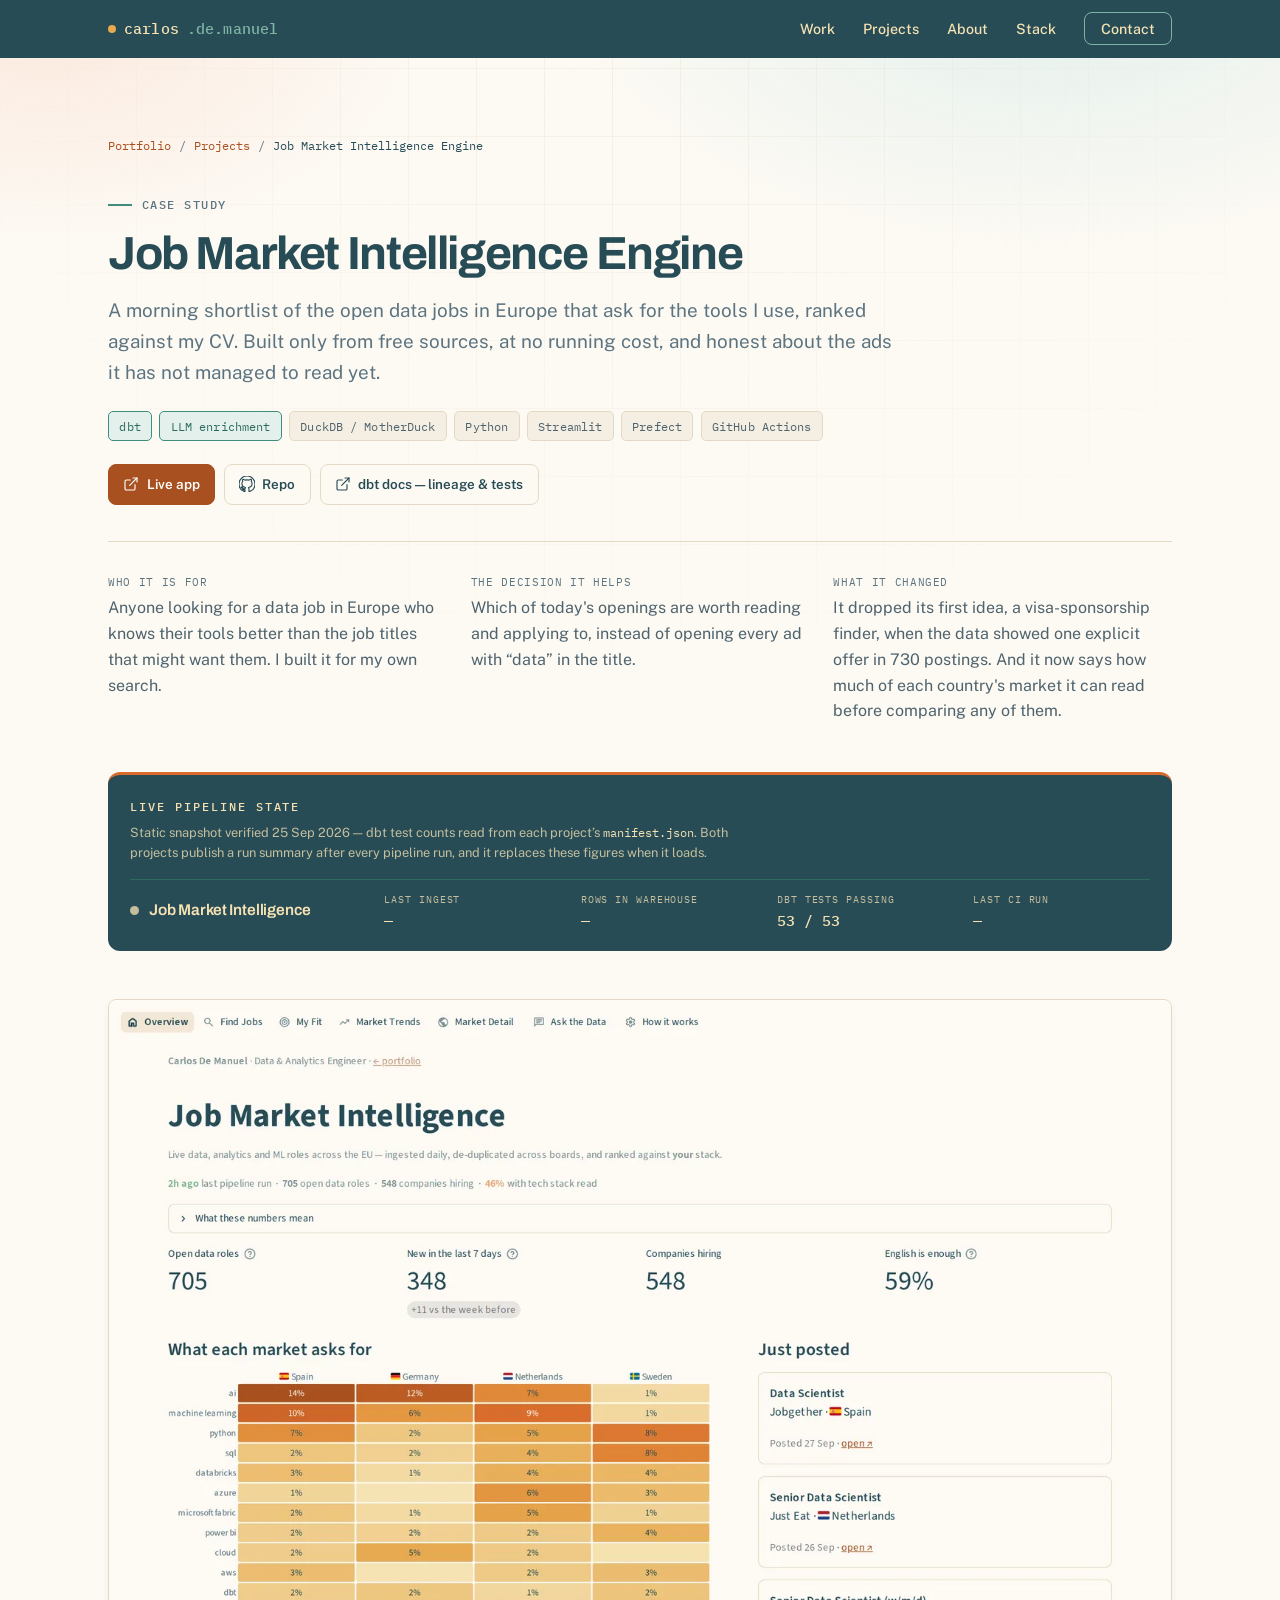
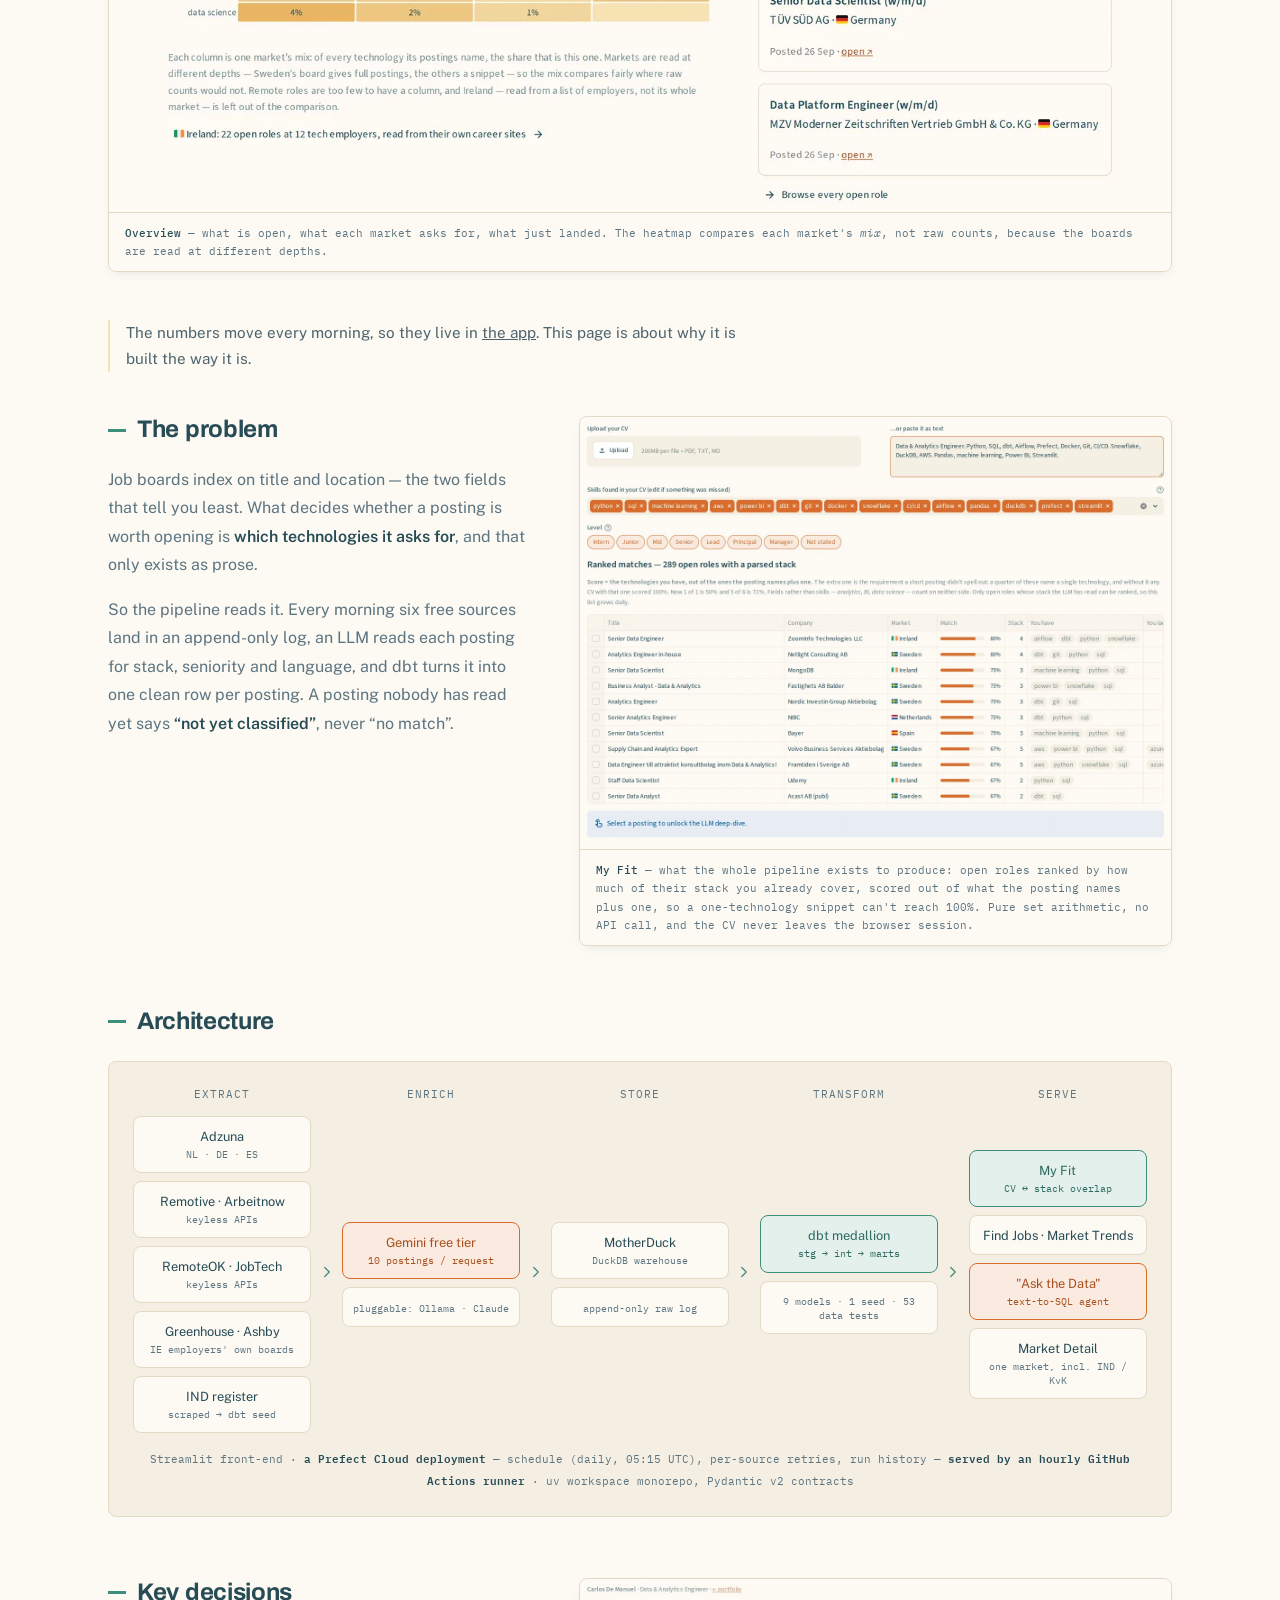
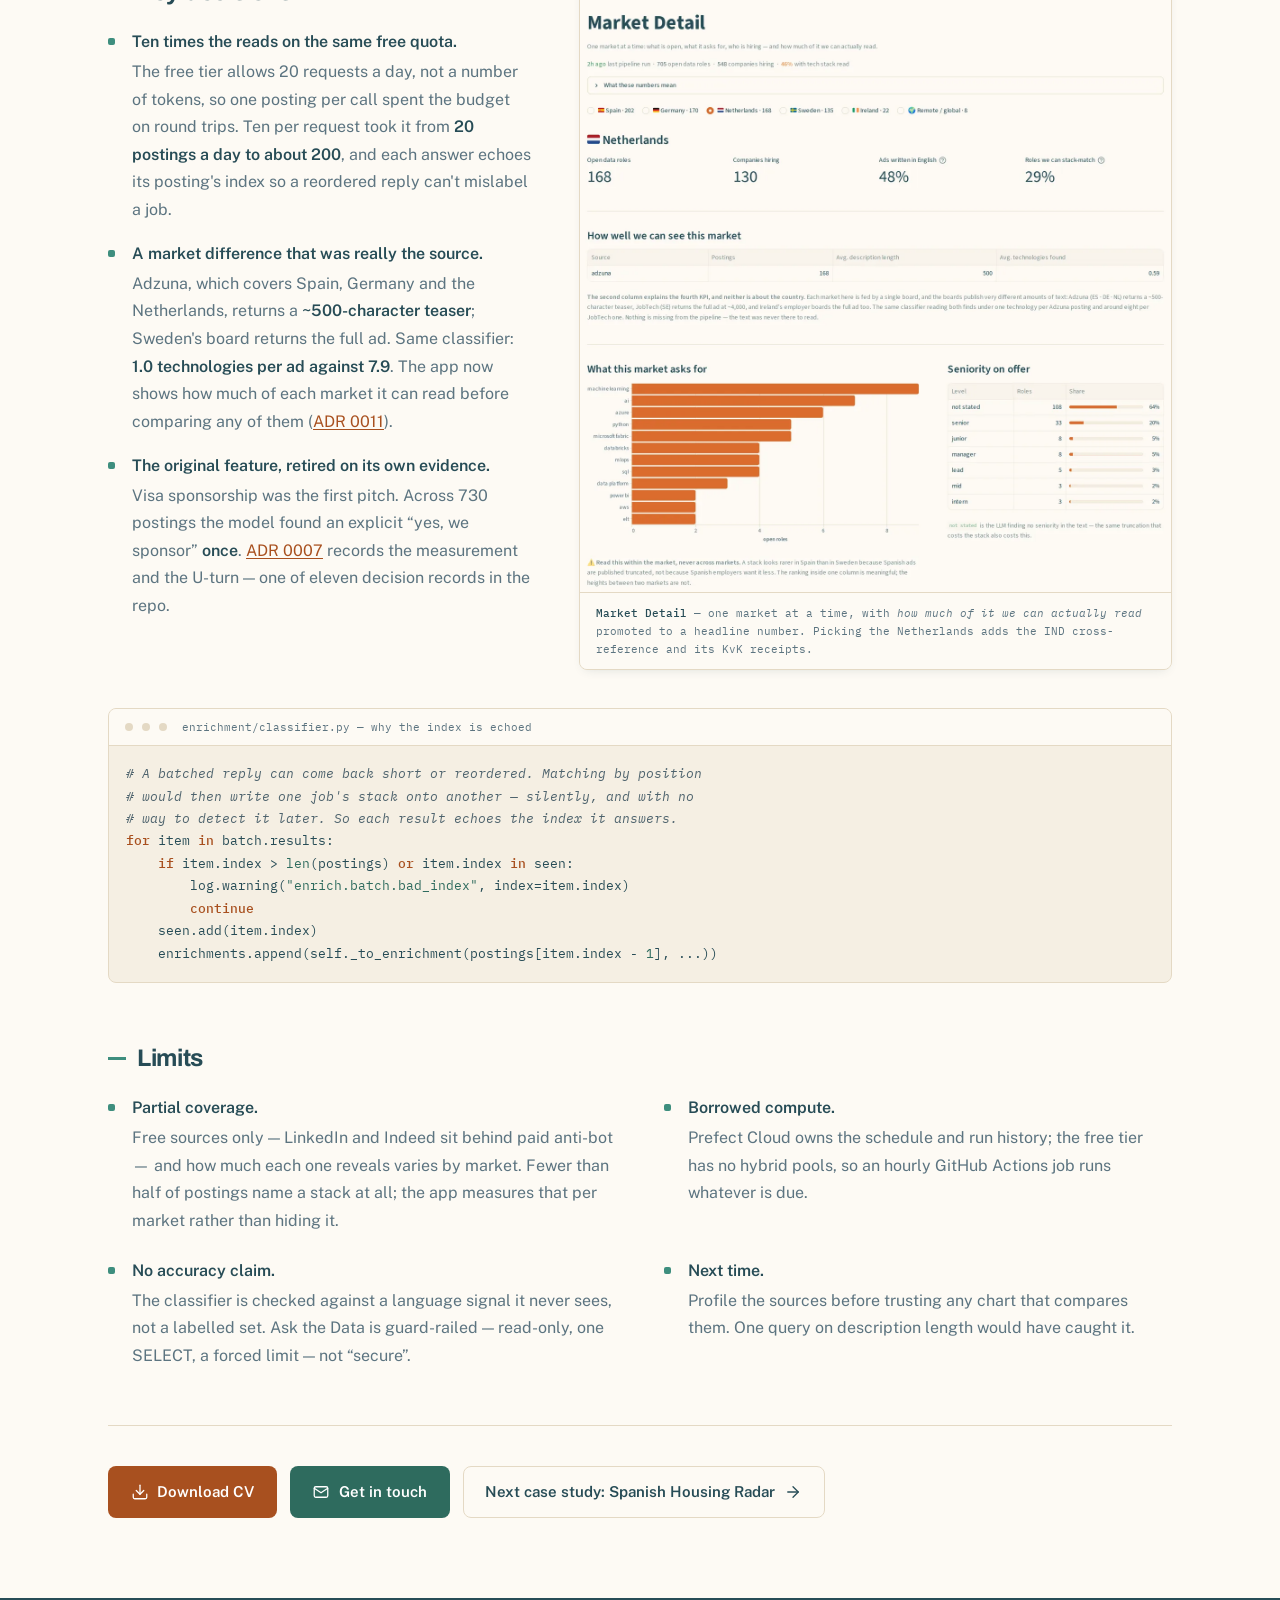
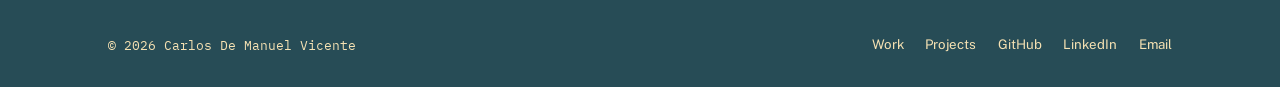
==== commit b87ac633: "docs: a shorter page, and CV projects that lead with the finding - RESRG: the summary and four bulle" ====
--- a/projects/job-market-intelligence/index.html
+++ b/projects/job-market-intelligence/index.html
@@ -213,7 +213,7 @@
                         <div class="case-text">
                             <h2 class="block-label">Key decisions</h2>
                             <ul class="decision-list">
-                                <li><strong>Eight times the reads on the same free quota.</strong> The free tier counts requests, not tokens, so one posting per call spent the budget on round trips. Ten per request took it from <strong>23 postings a day to 180</strong>, and each answer echoes its posting's index so a reordered reply can't mislabel a job.</li>
+                                <li><strong>Ten times the reads on the same free quota.</strong> The free tier allows 20 requests a day, not a number of tokens, so one posting per call spent the budget on round trips. Ten per request took it from <strong>20 postings a day to about 200</strong>, and each answer echoes its posting's index so a reordered reply can't mislabel a job.</li>
                                 <li><strong>A market difference that was really the source.</strong> Adzuna, which covers Spain, Germany and the Netherlands, returns a <strong>~500-character teaser</strong>; Sweden's board returns the full ad. Same classifier: <strong>1.0 technologies per ad against 7.9</strong>. The app now shows how much of each market it can read before comparing any of them (<a href="https://github.com/carlosdmv7/job-market-intelligence/blob/main/docs/adr/0011-market-detail-absorbs-the-visa-page.md" target="_blank" rel="noopener">ADR 0011</a>).</li>
                                 <li><strong>The original feature, retired on its own evidence.</strong> Visa sponsorship was the first pitch. Across 730 postings the model found an explicit “yes, we sponsor” <strong>once</strong>. <a href="https://github.com/carlosdmv7/job-market-intelligence/blob/main/docs/adr/0007-fit-first-and-batched-enrichment.md" target="_blank" rel="noopener">ADR 0007</a> records the measurement and the U-turn — one of eleven decision records in the repo.</li>
                             </ul>
--- a/styles.css
+++ b/styles.css
@@ -295,13 +295,67 @@
 .btn .icon { width: 18px; height: 18px; }
 
 /* ---------- Hero ---------- */
-.hero {
-    min-height: 100vh;
-    display: flex;
+/* The first screen has to answer three things before any scroll: who, what
+   he gets done, and the proof. Photo beside the copy on wide screens, a small
+   portrait above it on a phone. */
+.hero { padding: 8.5rem 0 4.5rem; }
+.hero-inner {
+    display: grid;
+    grid-template-columns: minmax(0, 1fr) 300px;
+    gap: 3.5rem;
     align-items: center;
-    padding: 8rem 0 4rem;
-}
-.hero-inner { max-width: 820px; }
+}
+.hero-copy { grid-column: 1; grid-row: 1; max-width: 720px; }
+.hero-photo {
+    grid-column: 2; grid-row: 1;
+    width: 100%; height: auto; aspect-ratio: 1;
+    border-radius: 18px;
+    border: 1px solid var(--border);
+    box-shadow: var(--shadow);
+    object-fit: cover;
+}
+.hero-name {
+    font-family: var(--font-mono);
+    font-size: clamp(0.88rem, 2vw, 1rem);
+    letter-spacing: 0.02em;
+    color: var(--ink-muted);
+    margin-bottom: 0.8rem;
+}
+.hero-proof {
+    list-style: none;
+    display: grid;
+    grid-template-columns: repeat(3, minmax(0, 1fr));
+    gap: 0.75rem;
+    margin-bottom: 2rem;
+}
+.hero-proof li {
+    padding: 0.8rem 0.95rem;
+    background: var(--surface);
+    border: 1px solid var(--border);
+    border-radius: var(--radius-sm);
+    font-size: 0.86rem;
+    line-height: 1.4;
+    color: var(--ink-muted-2);
+}
+.hero-proof strong {
+    display: block;
+    font-family: var(--font-display);
+    font-size: 1.45rem;
+    font-weight: 700;
+    letter-spacing: -0.02em;
+    color: var(--ink);
+    margin-bottom: 0.15rem;
+}
+@media (max-width: 900px) {
+    .hero-inner { grid-template-columns: 1fr; gap: 1.5rem; }
+    .hero-photo { grid-column: 1; width: 104px; border-radius: 14px; box-shadow: var(--shadow-sm); }
+    .hero-copy { grid-row: 2; }
+}
+@media (max-width: 560px) {
+    .hero-proof { grid-template-columns: 1fr; gap: 0.5rem; }
+    .hero-proof li { display: flex; align-items: baseline; gap: 0.6rem; padding: 0.6rem 0.85rem; }
+    .hero-proof strong { display: inline; font-size: 1.15rem; margin: 0; min-width: 3.2rem; }
+}
 
 .status-badge {
     margin-bottom: 1.8rem;
@@ -335,9 +389,9 @@
 
 .hero-title {
     font-family: var(--font-display);
-    font-size: clamp(2.4rem, 6.6vw, 4.3rem);
+    font-size: clamp(2.1rem, 5.4vw, 3.6rem);
     font-weight: 700;
-    line-height: 1.03;
+    line-height: 1.06;
     letter-spacing: -0.035em;
     margin-bottom: 1.4rem;
     color: var(--ink);
@@ -645,6 +699,24 @@
 .project-story dd { margin: 0; color: var(--ink-muted-2); line-height: 1.62; font-size: 0.95rem; }
 .project-story strong { color: var(--ink); font-weight: 600; }
 .project-built { font-family: var(--font-mono); font-size: 0.72rem; line-height: 1.5; color: var(--ink-muted); margin-bottom: 1.1rem; }
+/* The home page's live pipeline state, one quiet line per card. The full
+   strip stays on each case study, where a technical reader looks for it. */
+.card-live {
+    display: flex;
+    align-items: baseline;
+    gap: 0.5rem;
+    font-family: var(--font-mono);
+    font-size: 0.72rem;
+    line-height: 1.5;
+    color: var(--ink-muted);
+    margin: -0.4rem 0 1.1rem;
+}
+.card-live .fresh-dot { width: 8px; height: 8px; align-self: center; background: var(--border); }
+.card-live[data-state='fresh'] .fresh-dot { background: var(--teal-500); }
+.card-live[data-state='stale'] .fresh-dot,
+.card-live[data-state='cold'] .fresh-dot { background: var(--amber-500); }
+.card-live[data-state='failing'] .fresh-dot { background: var(--rust-500); }
+
 .case-brief { margin: -1rem 0 3rem; gap: 1.5rem; }
 .case-brief dd { font-size: 1rem; }
 @media (min-width: 820px) { .case-brief { grid-template-columns: repeat(3, 1fr); } }
@@ -952,7 +1024,8 @@
 }
 
 /* ---------- About ---------- */
-.about-wrap { display: grid; grid-template-columns: 260px 1fr; gap: 3.25rem; align-items: start; }
+/* The photo moved to the hero; About is text only. */
+.about-wrap { max-width: 860px; }
 .about-photo {
     position: relative;
     width: 100%;
@@ -1026,6 +1099,17 @@
 .process-card .icon { color: var(--teal-700); margin-bottom: 0.85rem; }
 .process-card h3 { font-family: var(--font-display); font-size: 1.08rem; font-weight: 700; margin-bottom: 0.4rem; letter-spacing: -0.01em; word-spacing: 0.08em; }
 .process-card p { color: var(--ink-muted-2); font-size: 0.89rem; line-height: 1.6; }
+/* Each principle carries one piece of evidence, so it reads as a claim
+   that can be checked rather than a slogan. */
+.process-card .process-proof {
+    margin-top: 0.8rem;
+    padding-top: 0.7rem;
+    border-top: 1px solid var(--border);
+    font-family: var(--font-mono);
+    font-size: 0.74rem;
+    line-height: 1.5;
+    color: var(--teal-700);
+}
 
 /* ---------- Education ---------- */
 .edu-item {
@@ -1083,7 +1167,7 @@
 .not-found .eyebrow { justify-content: center; }
 .not-found h1 { font-family: var(--font-display); font-size: clamp(1.9rem, 5vw, 2.8rem); font-weight: 700; letter-spacing: -0.03em; color: var(--ink); margin: 0.8rem 0 1rem; }
 .contact .container { max-width: 720px; }
-.contact h2 { font-family: var(--font-display); font-size: clamp(1.9rem, 5vw, 3rem); font-weight: 700; letter-spacing: -0.03em; margin-bottom: 1.1rem; color: var(--ink); }
+.contact h2 { font-family: var(--font-display); font-size: clamp(1.8rem, 4.2vw, 2.5rem); font-weight: 700; line-height: 1.15; letter-spacing: -0.03em; margin-bottom: 1.1rem; color: var(--ink); text-wrap: balance; }
 .contact p { color: var(--ink-muted); font-size: 1.05rem; line-height: 1.75; margin-bottom: 2rem; }
 .contact-actions { display: flex; flex-wrap: wrap; gap: 0.8rem; justify-content: center; }
 
@@ -1125,14 +1209,18 @@
 
 /* ---------- Responsive ---------- */
 @media (max-width: 900px) {
-    .about-wrap { grid-template-columns: 1fr; gap: 2rem; }
-    .about-photo { max-width: 220px; }
 }
 @media (max-width: 768px) {
     section { padding: 4.25rem 0; }
     .case-page { padding: 7rem 0 3.5rem; }
-    .nav-links { gap: 1rem; }
-    .nav-links a:not(.nav-cta) { display: none; }
+    /* Work and Projects stay reachable on a phone, where most recruiters
+       arrive from LinkedIn; About and Stack are a scroll away. */
+    .hero { padding: 6.5rem 0 3.5rem; }
+    .nav-links { gap: 0.95rem; }
+    .nav-links li:has(> a[href$="#about"]),
+    .nav-links li:has(> a[href$="#stack"]) { display: none; }
+    .nav-links a { font-size: 0.84rem; }
+    .nav-cta { padding: 0.4rem 0.75rem; }
     .hero-buttons { width: 100%; }
     .hero-buttons .btn { flex: 1 1 auto; justify-content: center; min-width: 150px; }
     .edu-item { grid-template-columns: 1fr; gap: 0.5rem; }
@@ -1146,6 +1234,10 @@
 }
 @media (max-width: 480px) {
     .container { padding: 0 1.15rem; }
+    .logo .muted { display: none; }
+    .stack-card { padding: 0.9rem 0.85rem; }
+    .stack-list { gap: 0.45rem; }
+    .stack-row span { font-size: 0.84rem; }
     .results-grid { grid-template-columns: repeat(2, 1fr); }
     .footer .container { flex-direction: column; text-align: center; }
     .footer-links { justify-content: center; }
@@ -1155,7 +1247,7 @@
 @media (max-width: 380px) {
     .container { padding: 0 0.95rem; }
     section { padding: 3.5rem 0; }
-    .hero { padding: 6.5rem 0 3rem; }
+    .hero { padding: 5.5rem 0 3rem; }
     .results-grid { grid-template-columns: 1fr; }
     .project-badge { font-size: 0.6rem; }
     .project { padding: 1.25rem; }
